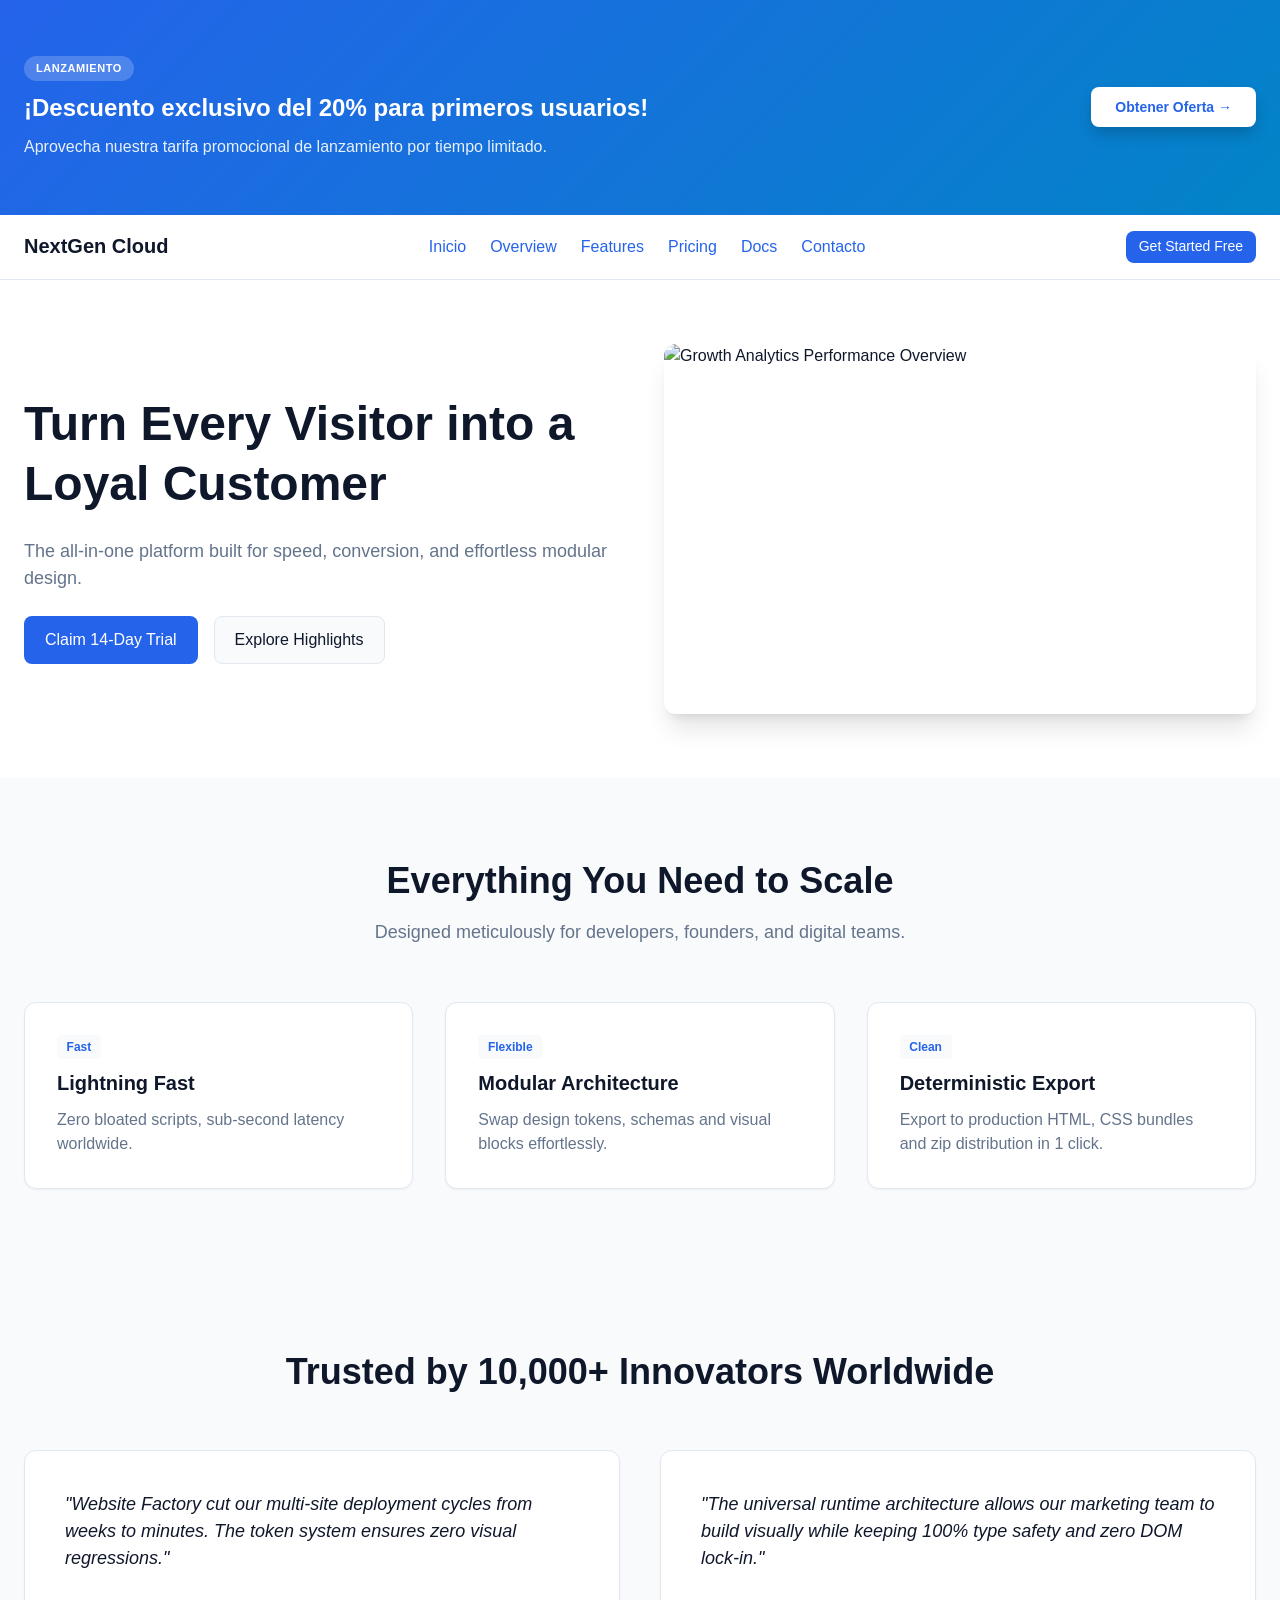
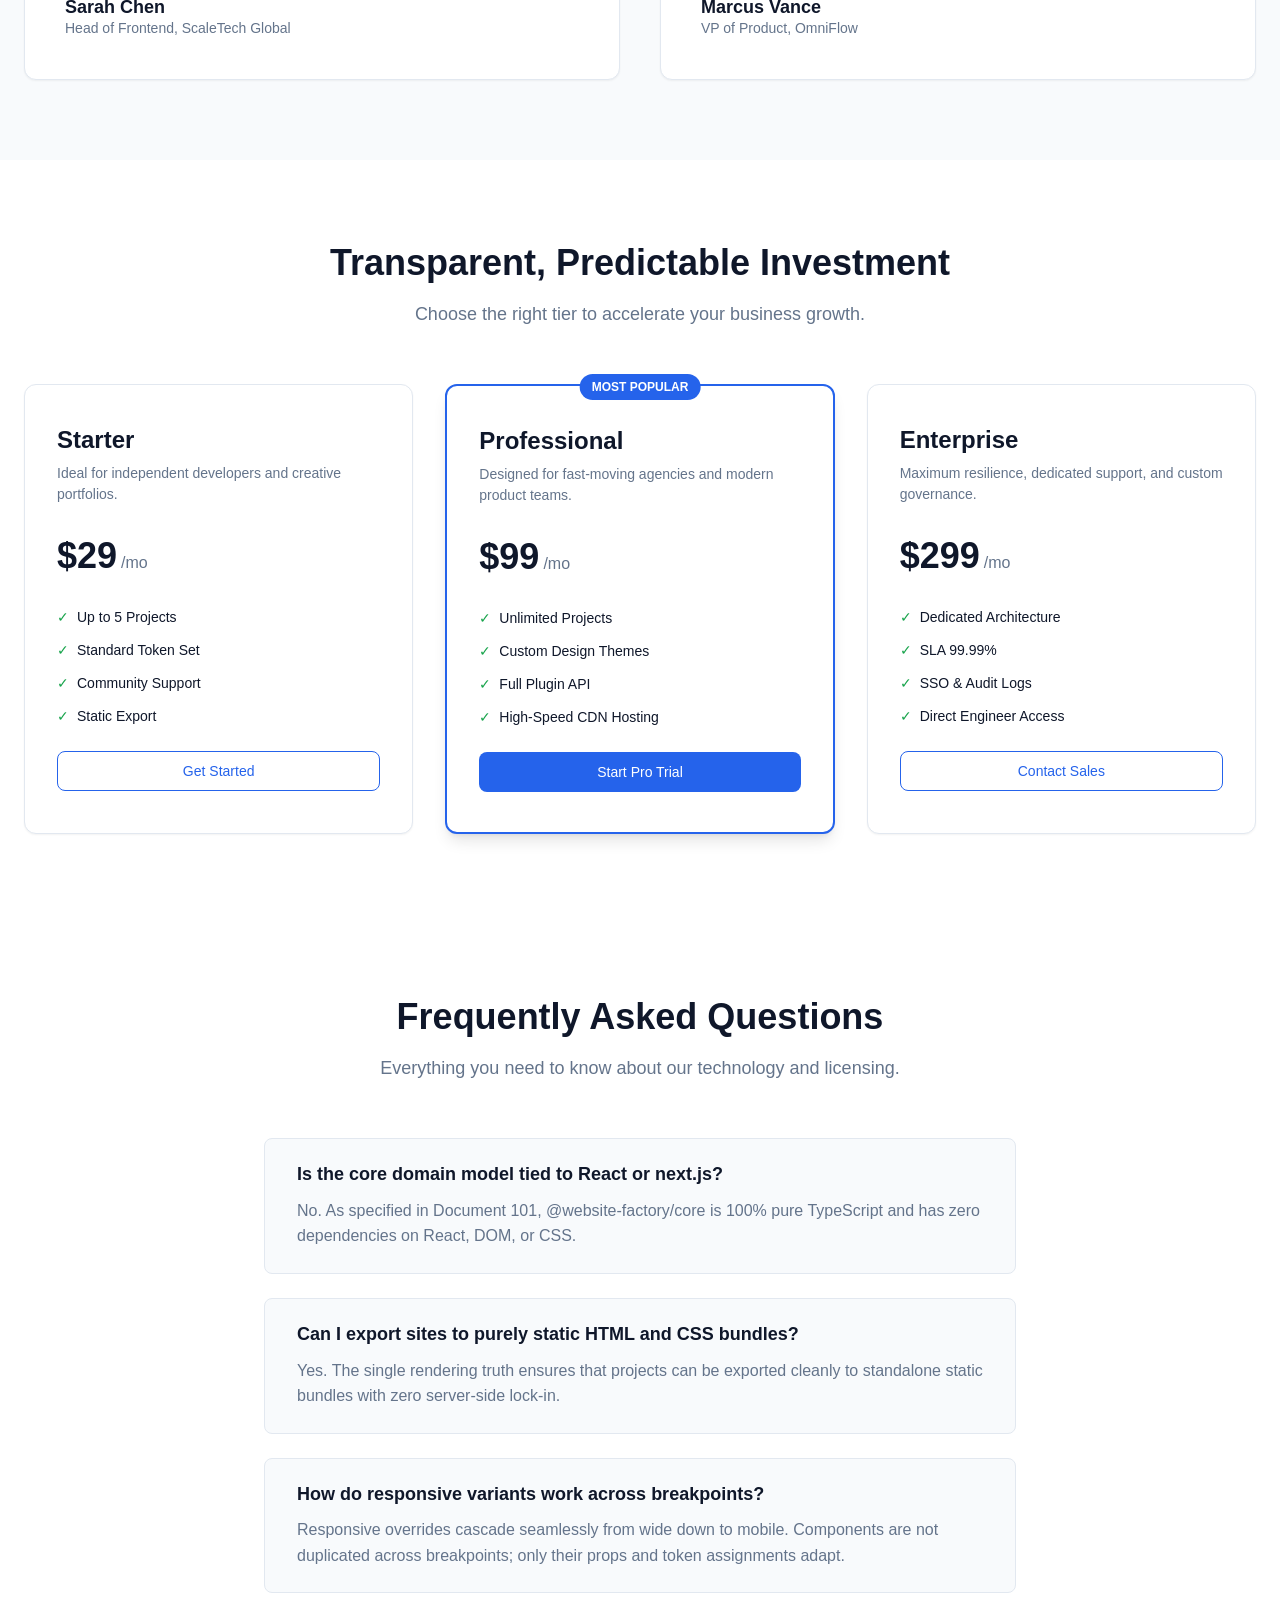
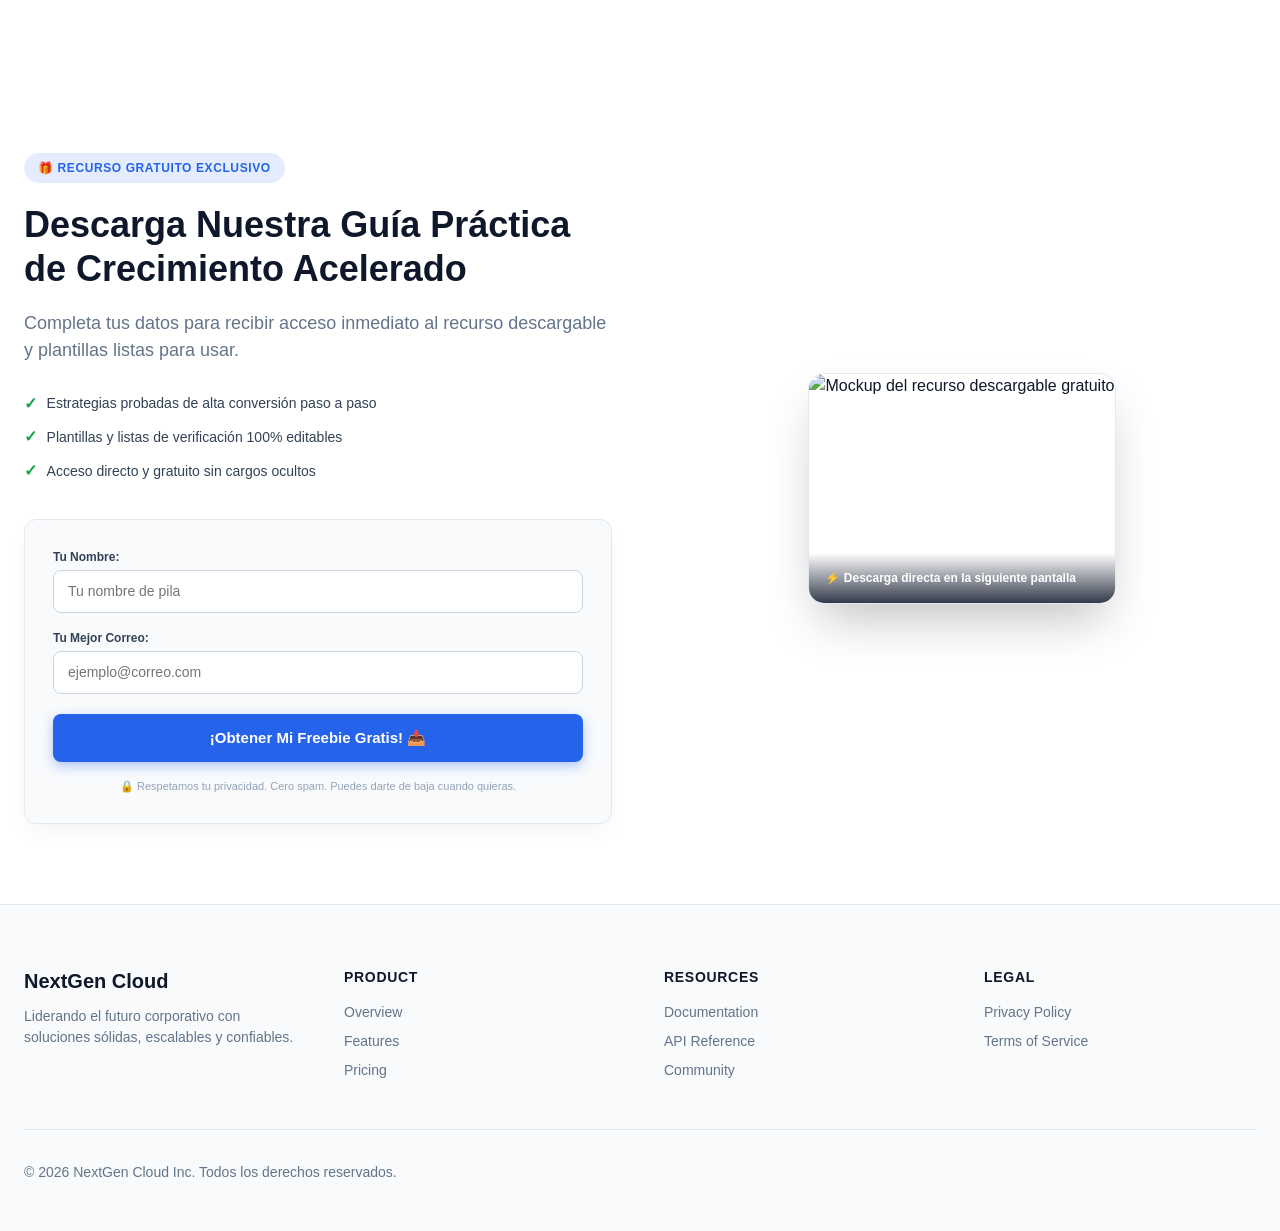
==== index.html @ 19056239 "Add files via upload" ====
<!DOCTYPE html>
<html lang="en">
<head>
  <meta charset="UTF-8" />
  <meta name="viewport" content="width=device-width, initial-scale=1.0" />
  <title>NextGen Cloud — High Conversion Modular Platform</title>
  <meta name="description" content="Streamline your operations with our high-impact modular software." />
  <meta property="og:title" content="NextGen Cloud — High Conversion Modular Platform" />
  <meta property="og:description" content="Streamline your operations with our high-impact modular software." />
  <meta property="og:type" content="website" />
  <link rel="stylesheet" href="css/theme.css" />
</head>
<body>
<link rel="preload" as="image" href="https://images.unsplash.com/photo-1434030216411-0b793f4b4173?auto=format&amp;fit=crop&amp;w=1000&amp;q=80"/><main id="root" data-wf-page="pag_mtp1uotkhero1t59m"><div data-wf-section="sec_mtp1uotkgqhicjajn"><section data-wf-block="banner" style="background-color:var(--wf-color-accent, var(--wf-color-primary, #4f46e5));background-image:linear-gradient(135deg, var(--wf-color-primary, #2563eb) 0%, var(--wf-color-accent, #0284c7) 100%);background-size:cover;background-position:center;background-repeat:no-repeat;color:#ffffff;padding-top:3.5rem;padding-bottom:3.5rem;position:relative;overflow:hidden"><div style="width:100%;max-width:1440px;margin-left:auto;margin-right:auto;padding-left:1.5rem;padding-right:1.5rem;padding-top:0rem;padding-bottom:0rem;box-sizing:border-box" data-wf-component="container"><div style="display:flex;flex-direction:row;align-items:center;justify-content:space-between;gap:2.5rem;flex-wrap:wrap;box-sizing:border-box" data-wf-component="stack"><div style="display:flex;flex-direction:column;align-items:stretch;justify-content:flex-start;gap:0.75rem;flex-wrap:nowrap;box-sizing:border-box;flex:1;min-width:280px" data-wf-component="stack"><span style="align-self:flex-start;background-color:rgba(255, 255, 255, 0.2);color:#ffffff;font-size:11px;font-weight:700;letter-spacing:0.05em;padding:4px 12px;border-radius:9999px;text-transform:uppercase;backdrop-filter:blur(4px)">LANZAMIENTO</span><h2 style="font-family:var(--wf-font-family-sans, sans-serif);font-size:var(--wf-font-size-2xl, 24px);font-weight:700;line-height:1.25;text-align:left;color:#ffffff;margin:0" data-wf-component="heading">¡Descuento exclusivo del 20% para primeros usuarios!</h2><p style="font-family:var(--wf-font-family-sans, sans-serif);font-size:16px;color:rgba(255, 255, 255, 0.9);line-height:1.5;text-align:left;margin:0" data-wf-component="text">Aprovecha nuestra tarifa promocional de lanzamiento por tiempo limitado.</p></div><a style="color:var(--wf-color-primary, #2563eb);text-decoration:none;cursor:pointer;font-family:inherit" data-wf-component="link" href="./pricing/"><button type="button" aria-busy="false" style="display:inline-flex;align-items:center;justify-content:center;gap:0.5rem;border-radius:var(--wf-radius-md, 6px);font-weight:700;cursor:pointer;opacity:1;padding:12px 24px;font-size:14px;height:40px;background-color:#ffffff;color:var(--wf-color-accent, var(--wf-color-primary, #4f46e5));border:none;transition:all 150ms ease;text-decoration:none;box-sizing:border-box;white-space:nowrap;box-shadow:0 8px 16px -2px rgba(0, 0, 0, 0.2)" data-wf-component="button"><span>Obtener Oferta →</span></button></a></div></div></section><header data-wf-block="header" style="width:100%;background-color:var(--wf-color-background, #ffffff);border-bottom:1px solid var(--wf-color-border, #e2e8f0);position:sticky;top:0;z-index:var(--wf-layer-sticky, 100)"><div style="width:100%;max-width:1440px;margin-left:auto;margin-right:auto;padding-left:1.5rem;padding-right:1.5rem;padding-top:1rem;padding-bottom:1rem;box-sizing:border-box" data-wf-component="container"><div style="display:flex;flex-direction:row;align-items:center;justify-content:space-between;gap:1rem;flex-wrap:nowrap;box-sizing:border-box" data-wf-component="stack"><h1 style="font-family:var(--wf-font-family-sans, sans-serif);font-size:var(--wf-font-size-xl, 24px);font-weight:700;line-height:var(--wf-line-height-tight, 1.25);text-align:left;color:var(--wf-color-text, inherit);margin:0;cursor:default" data-wf-component="heading">NextGen Cloud</h1><nav aria-label="Main Navigation"><div style="display:flex;flex-direction:row;align-items:center;justify-content:flex-start;gap:1.5rem;flex-wrap:nowrap;box-sizing:border-box" data-wf-component="stack"><a style="color:var(--wf-color-primary, #2563eb);text-decoration:none;cursor:pointer;font-family:inherit;font-weight:500" data-wf-component="link" href="./">Inicio</a><a style="color:var(--wf-color-primary, #2563eb);text-decoration:none;cursor:pointer;font-family:inherit;font-weight:500" data-wf-component="link" href="./overview/">Overview</a><a style="color:var(--wf-color-primary, #2563eb);text-decoration:none;cursor:pointer;font-family:inherit;font-weight:500" data-wf-component="link" href="#features">Features</a><a style="color:var(--wf-color-primary, #2563eb);text-decoration:none;cursor:pointer;font-family:inherit;font-weight:500" data-wf-component="link" href="./pricing/">Pricing</a><a style="color:var(--wf-color-primary, #2563eb);text-decoration:none;cursor:pointer;font-family:inherit;font-weight:500" data-wf-component="link" href="./docs/">Docs</a><a style="color:var(--wf-color-primary, #2563eb);text-decoration:none;cursor:pointer;font-family:inherit;font-weight:500" data-wf-component="link" href="./contact/">Contacto</a></div></nav><a style="color:var(--wf-color-primary, #2563eb);text-decoration:none;cursor:pointer;font-family:inherit" data-wf-component="link" href="./pricing/"><button type="button" aria-busy="false" style="display:inline-flex;align-items:center;justify-content:center;gap:0.5rem;border-radius:var(--wf-radius-md, 6px);font-weight:500;cursor:pointer;opacity:1;padding:0 0.75rem;font-size:14px;height:32px;background-color:var(--wf-color-primary, #2563eb);color:#ffffff;border:1px solid transparent;transition:all 150ms ease;text-decoration:none;box-sizing:border-box" data-wf-component="button"><span>Get Started Free</span></button></a></div></div></header><section data-wf-block="hero" style="padding-top:4rem;padding-bottom:4rem;background-color:var(--wf-color-background, #ffffff)"><div style="width:100%;max-width:1440px;margin-left:auto;margin-right:auto;padding-left:1.5rem;padding-right:1.5rem;padding-top:0rem;padding-bottom:0rem;box-sizing:border-box" data-wf-component="container"><div style="display:grid;grid-template-columns:repeat(2, minmax(0, 1fr));gap:3rem;box-sizing:border-box" data-wf-component="grid"><div style="display:flex;flex-direction:column;align-items:stretch;justify-content:center;gap:1.5rem;flex-wrap:nowrap;box-sizing:border-box" data-wf-component="stack"><h1 style="font-family:var(--wf-font-family-sans, sans-serif);font-size:var(--wf-font-size-5xl, 24px);font-weight:700;line-height:var(--wf-line-height-tight, 1.25);text-align:left;color:var(--wf-color-text, inherit);margin:0" data-wf-component="heading">Turn Every Visitor into a Loyal Customer</h1><p style="font-family:var(--wf-font-family-sans, sans-serif);font-size:var(--wf-font-size-lg, 18px);color:var(--wf-color-text-muted, #64748b);line-height:var(--wf-line-height-normal, 1.5);text-align:left;margin:0" data-wf-component="text">The all-in-one platform built for speed, conversion, and effortless modular design.</p><div style="display:flex;flex-direction:row;align-items:stretch;justify-content:flex-start;gap:1rem;flex-wrap:wrap;box-sizing:border-box" data-wf-component="stack"><a style="color:var(--wf-color-primary, #2563eb);text-decoration:none;cursor:pointer;font-family:inherit" data-wf-component="link" href="./pricing/"><button type="button" aria-busy="false" style="display:inline-flex;align-items:center;justify-content:center;gap:0.5rem;border-radius:var(--wf-radius-md, 6px);font-weight:500;cursor:pointer;opacity:1;padding:0 1.25rem;font-size:16px;height:48px;background-color:var(--wf-color-primary, #2563eb);color:#ffffff;border:1px solid transparent;transition:all 150ms ease;text-decoration:none;box-sizing:border-box" data-wf-component="button"><span>Claim 14-Day Trial</span></button></a><a style="color:var(--wf-color-primary, #2563eb);text-decoration:none;cursor:pointer;font-family:inherit" data-wf-component="link" href="#features"><button type="button" aria-busy="false" style="display:inline-flex;align-items:center;justify-content:center;gap:0.5rem;border-radius:var(--wf-radius-md, 6px);font-weight:500;cursor:pointer;opacity:1;padding:0 1.25rem;font-size:16px;height:48px;background-color:var(--wf-color-surface, #f8fafc);color:var(--wf-color-text, #0f172a);border:1px solid var(--wf-color-border, #e2e8f0);transition:all 150ms ease;text-decoration:none;box-sizing:border-box" data-wf-component="button"><span>Explore Highlights</span></button></a></div></div><div style="display:flex;flex-direction:column;align-items:center;justify-content:center;gap:1rem;flex-wrap:nowrap;box-sizing:border-box" data-wf-component="stack"><img src="https://images.unsplash.com/photo-1460925895917-afdab827c52f?auto=format&amp;fit=crop&amp;w=1200&amp;q=80" alt="Growth Analytics Performance Overview" loading="lazy" style="max-width:100%;height:auto;aspect-ratio:16/10;object-fit:cover;border-radius:var(--wf-radius-lg, 12px);display:block;box-shadow:var(--wf-shadow-xl, 0 20px 25px -5px rgb(0 0 0 / 0.1));width:100%" data-wf-component="image"/></div></div></div></section><section data-wf-block="features" style="padding-top:5rem;padding-bottom:5rem;background-color:var(--wf-color-surface, #f8fafc)"><div style="width:100%;max-width:1440px;margin-left:auto;margin-right:auto;padding-left:1.5rem;padding-right:1.5rem;padding-top:0rem;padding-bottom:0rem;box-sizing:border-box" data-wf-component="container"><div style="display:flex;flex-direction:column;align-items:center;justify-content:flex-start;gap:1rem;flex-wrap:nowrap;box-sizing:border-box;text-align:center;margin-bottom:3.5rem" data-wf-component="stack"><h2 style="font-family:var(--wf-font-family-sans, sans-serif);font-size:var(--wf-font-size-4xl, 24px);font-weight:700;line-height:var(--wf-line-height-tight, 1.25);text-align:center;color:var(--wf-color-text, inherit);margin:0" data-wf-component="heading">Everything You Need to Scale</h2><p style="font-family:var(--wf-font-family-sans, sans-serif);font-size:var(--wf-font-size-lg, 18px);color:var(--wf-color-text-muted, #64748b);line-height:var(--wf-line-height-normal, 1.5);text-align:center;margin:0;max-width:700px" data-wf-component="text">Designed meticulously for developers, founders, and digital teams.</p></div><div style="display:grid;grid-template-columns:repeat(3, minmax(0, 1fr));gap:2rem;box-sizing:border-box" data-wf-component="grid"><div style="background-color:var(--wf-color-background, #ffffff);border:1px solid var(--wf-color-border, #e2e8f0);border-radius:var(--wf-radius-lg, 12px);padding:2rem;box-shadow:var(--wf-shadow-sm, 0 1px 2px 0 rgb(0 0 0 / 0.05))"><div style="display:flex;flex-direction:column;align-items:stretch;justify-content:flex-start;gap:0.75rem;flex-wrap:nowrap;box-sizing:border-box" data-wf-component="stack"><span style="display:inline-block;align-self:flex-start;font-size:12px;font-weight:600;color:var(--wf-color-primary, #2563eb);background-color:var(--wf-color-surface, #f1f5f9);padding:0.2rem 0.6rem;border-radius:var(--wf-radius-sm, 4px)">Fast</span><h3 style="font-family:var(--wf-font-family-sans, sans-serif);font-size:var(--wf-font-size-xl, 24px);font-weight:600;line-height:var(--wf-line-height-tight, 1.25);text-align:left;color:var(--wf-color-text, inherit);margin:0" data-wf-component="heading">Lightning Fast</h3><p style="font-family:var(--wf-font-family-sans, sans-serif);font-size:var(--wf-font-size-base, 16px);color:var(--wf-color-text-muted, #64748b);line-height:var(--wf-line-height-normal, 1.5);text-align:left;margin:0" data-wf-component="text">Zero bloated scripts, sub-second latency worldwide.</p></div></div><div style="background-color:var(--wf-color-background, #ffffff);border:1px solid var(--wf-color-border, #e2e8f0);border-radius:var(--wf-radius-lg, 12px);padding:2rem;box-shadow:var(--wf-shadow-sm, 0 1px 2px 0 rgb(0 0 0 / 0.05))"><div style="display:flex;flex-direction:column;align-items:stretch;justify-content:flex-start;gap:0.75rem;flex-wrap:nowrap;box-sizing:border-box" data-wf-component="stack"><span style="display:inline-block;align-self:flex-start;font-size:12px;font-weight:600;color:var(--wf-color-primary, #2563eb);background-color:var(--wf-color-surface, #f1f5f9);padding:0.2rem 0.6rem;border-radius:var(--wf-radius-sm, 4px)">Flexible</span><h3 style="font-family:var(--wf-font-family-sans, sans-serif);font-size:var(--wf-font-size-xl, 24px);font-weight:600;line-height:var(--wf-line-height-tight, 1.25);text-align:left;color:var(--wf-color-text, inherit);margin:0" data-wf-component="heading">Modular Architecture</h3><p style="font-family:var(--wf-font-family-sans, sans-serif);font-size:var(--wf-font-size-base, 16px);color:var(--wf-color-text-muted, #64748b);line-height:var(--wf-line-height-normal, 1.5);text-align:left;margin:0" data-wf-component="text">Swap design tokens, schemas and visual blocks effortlessly.</p></div></div><div style="background-color:var(--wf-color-background, #ffffff);border:1px solid var(--wf-color-border, #e2e8f0);border-radius:var(--wf-radius-lg, 12px);padding:2rem;box-shadow:var(--wf-shadow-sm, 0 1px 2px 0 rgb(0 0 0 / 0.05))"><div style="display:flex;flex-direction:column;align-items:stretch;justify-content:flex-start;gap:0.75rem;flex-wrap:nowrap;box-sizing:border-box" data-wf-component="stack"><span style="display:inline-block;align-self:flex-start;font-size:12px;font-weight:600;color:var(--wf-color-primary, #2563eb);background-color:var(--wf-color-surface, #f1f5f9);padding:0.2rem 0.6rem;border-radius:var(--wf-radius-sm, 4px)">Clean</span><h3 style="font-family:var(--wf-font-family-sans, sans-serif);font-size:var(--wf-font-size-xl, 24px);font-weight:600;line-height:var(--wf-line-height-tight, 1.25);text-align:left;color:var(--wf-color-text, inherit);margin:0" data-wf-component="heading">Deterministic Export</h3><p style="font-family:var(--wf-font-family-sans, sans-serif);font-size:var(--wf-font-size-base, 16px);color:var(--wf-color-text-muted, #64748b);line-height:var(--wf-line-height-normal, 1.5);text-align:left;margin:0" data-wf-component="text">Export to production HTML, CSS bundles and zip distribution in 1 click.</p></div></div></div></div></section><section data-wf-block="testimonials" style="padding-top:5rem;padding-bottom:5rem;background-color:var(--wf-color-surface, #f8fafc)"><div style="width:100%;max-width:1440px;margin-left:auto;margin-right:auto;padding-left:1.5rem;padding-right:1.5rem;padding-top:0rem;padding-bottom:0rem;box-sizing:border-box" data-wf-component="container"><h2 style="font-family:var(--wf-font-family-sans, sans-serif);font-size:var(--wf-font-size-4xl, 24px);font-weight:700;line-height:var(--wf-line-height-tight, 1.25);text-align:center;color:var(--wf-color-text, inherit);margin:0;margin-bottom:3.5rem" data-wf-component="heading">Trusted by 10,000+ Innovators Worldwide</h2><div style="display:grid;grid-template-columns:repeat(2, minmax(0, 1fr));gap:2.5rem;box-sizing:border-box" data-wf-component="grid"><div style="background-color:var(--wf-color-background, #ffffff);border:1px solid var(--wf-color-border, #e2e8f0);border-radius:var(--wf-radius-lg, 12px);padding:2.5rem;box-shadow:var(--wf-shadow-sm, 0 1px 2px 0 rgb(0 0 0 / 0.05))"><div style="display:flex;flex-direction:column;align-items:stretch;justify-content:flex-start;gap:1.5rem;flex-wrap:nowrap;box-sizing:border-box" data-wf-component="stack"><p style="font-family:var(--wf-font-family-sans, sans-serif);font-size:var(--wf-font-size-lg, 18px);color:var(--wf-color-text, #0f172a);line-height:var(--wf-line-height-normal, 1.5);text-align:left;margin:0;font-style:italic" data-wf-component="text">&quot;Website Factory cut our multi-site deployment cycles from weeks to minutes. The token system ensures zero visual regressions.&quot;</p><div><h4 style="font-family:var(--wf-font-family-sans, sans-serif);font-size:var(--wf-font-size-lg, 24px);font-weight:600;line-height:var(--wf-line-height-tight, 1.25);text-align:left;color:var(--wf-color-text, inherit);margin:0" data-wf-component="heading">Sarah Chen</h4><p style="font-family:var(--wf-font-family-sans, sans-serif);font-size:var(--wf-font-size-sm, 14px);color:var(--wf-color-text-muted, #64748b);line-height:var(--wf-line-height-normal, 1.5);text-align:left;margin:0" data-wf-component="text">Head of Frontend, ScaleTech Global</p></div></div></div><div style="background-color:var(--wf-color-background, #ffffff);border:1px solid var(--wf-color-border, #e2e8f0);border-radius:var(--wf-radius-lg, 12px);padding:2.5rem;box-shadow:var(--wf-shadow-sm, 0 1px 2px 0 rgb(0 0 0 / 0.05))"><div style="display:flex;flex-direction:column;align-items:stretch;justify-content:flex-start;gap:1.5rem;flex-wrap:nowrap;box-sizing:border-box" data-wf-component="stack"><p style="font-family:var(--wf-font-family-sans, sans-serif);font-size:var(--wf-font-size-lg, 18px);color:var(--wf-color-text, #0f172a);line-height:var(--wf-line-height-normal, 1.5);text-align:left;margin:0;font-style:italic" data-wf-component="text">&quot;The universal runtime architecture allows our marketing team to build visually while keeping 100% type safety and zero DOM lock-in.&quot;</p><div><h4 style="font-family:var(--wf-font-family-sans, sans-serif);font-size:var(--wf-font-size-lg, 24px);font-weight:600;line-height:var(--wf-line-height-tight, 1.25);text-align:left;color:var(--wf-color-text, inherit);margin:0" data-wf-component="heading">Marcus Vance</h4><p style="font-family:var(--wf-font-family-sans, sans-serif);font-size:var(--wf-font-size-sm, 14px);color:var(--wf-color-text-muted, #64748b);line-height:var(--wf-line-height-normal, 1.5);text-align:left;margin:0" data-wf-component="text">VP of Product, OmniFlow</p></div></div></div></div></div></section><section data-wf-block="pricing" style="padding-top:5rem;padding-bottom:5rem;background-color:var(--wf-color-background, #ffffff)"><div style="width:100%;max-width:1440px;margin-left:auto;margin-right:auto;padding-left:1.5rem;padding-right:1.5rem;padding-top:0rem;padding-bottom:0rem;box-sizing:border-box" data-wf-component="container"><div style="display:flex;flex-direction:column;align-items:center;justify-content:flex-start;gap:1rem;flex-wrap:nowrap;box-sizing:border-box;text-align:center;margin-bottom:3.5rem" data-wf-component="stack"><h2 style="font-family:var(--wf-font-family-sans, sans-serif);font-size:var(--wf-font-size-4xl, 24px);font-weight:700;line-height:var(--wf-line-height-tight, 1.25);text-align:center;color:var(--wf-color-text, inherit);margin:0" data-wf-component="heading">Transparent, Predictable Investment</h2><p style="font-family:var(--wf-font-family-sans, sans-serif);font-size:var(--wf-font-size-lg, 18px);color:var(--wf-color-text-muted, #64748b);line-height:var(--wf-line-height-normal, 1.5);text-align:center;margin:0;max-width:650px" data-wf-component="text">Choose the right tier to accelerate your business growth.</p></div><div style="display:grid;grid-template-columns:repeat(3, minmax(0, 1fr));gap:2rem;box-sizing:border-box" data-wf-component="grid"><div style="background-color:var(--wf-color-background, #ffffff);border:1px solid var(--wf-color-border, #e2e8f0);border-radius:var(--wf-radius-lg, 12px);padding:2.5rem 2rem;position:relative;box-shadow:var(--wf-shadow-sm, 0 1px 2px 0 rgb(0 0 0 / 0.05))"><div style="display:flex;flex-direction:column;align-items:stretch;justify-content:flex-start;gap:1.5rem;flex-wrap:nowrap;box-sizing:border-box" data-wf-component="stack"><div><h3 style="font-family:var(--wf-font-family-sans, sans-serif);font-size:var(--wf-font-size-2xl, 24px);font-weight:700;line-height:var(--wf-line-height-tight, 1.25);text-align:left;color:var(--wf-color-text, inherit);margin:0" data-wf-component="heading">Starter</h3><p style="font-family:var(--wf-font-family-sans, sans-serif);font-size:var(--wf-font-size-sm, 14px);color:var(--wf-color-text-muted, #64748b);line-height:var(--wf-line-height-normal, 1.5);text-align:left;margin:0;margin-top:0.5rem" data-wf-component="text">Ideal for independent developers and creative portfolios.</p></div><div style="display:flex;align-items:baseline;gap:0.25rem"><span style="font-size:36px;font-weight:800">$29</span><span style="color:var(--wf-color-text-muted, #64748b)">/mo</span></div><ul style="list-style:none;padding:0;margin:0;display:flex;flex-direction:column;gap:0.75rem"><li style="display:flex;align-items:center;gap:0.5rem;font-size:14px"><span style="color:var(--wf-color-success, #16a34a)">✓</span><span>Up to 5 Projects</span></li><li style="display:flex;align-items:center;gap:0.5rem;font-size:14px"><span style="color:var(--wf-color-success, #16a34a)">✓</span><span>Standard Token Set</span></li><li style="display:flex;align-items:center;gap:0.5rem;font-size:14px"><span style="color:var(--wf-color-success, #16a34a)">✓</span><span>Community Support</span></li><li style="display:flex;align-items:center;gap:0.5rem;font-size:14px"><span style="color:var(--wf-color-success, #16a34a)">✓</span><span>Static Export</span></li></ul><a style="color:var(--wf-color-primary, #2563eb);text-decoration:none;cursor:pointer;font-family:inherit;width:100%" data-wf-component="link" href="#starter"><button type="button" aria-busy="false" style="display:inline-flex;align-items:center;justify-content:center;gap:0.5rem;border-radius:var(--wf-radius-md, 6px);font-weight:500;cursor:pointer;opacity:1;padding:0 1rem;font-size:14px;height:40px;background-color:transparent;color:var(--wf-color-primary, #2563eb);border:1px solid var(--wf-color-primary, #2563eb);transition:all 150ms ease;text-decoration:none;box-sizing:border-box;width:100%" data-wf-component="button"><span>Get Started</span></button></a></div></div><div style="background-color:var(--wf-color-background, #ffffff);border:2px solid var(--wf-color-primary, #2563eb);border-radius:var(--wf-radius-lg, 12px);padding:2.5rem 2rem;position:relative;box-shadow:var(--wf-shadow-lg, 0 10px 15px -3px rgb(0 0 0 / 0.1))"><span style="position:absolute;top:-12px;left:50%;transform:translateX(-50%);background-color:var(--wf-color-primary, #2563eb);color:#ffffff;font-size:12px;font-weight:700;padding:0.25rem 0.75rem;border-radius:9999px">MOST POPULAR</span><div style="display:flex;flex-direction:column;align-items:stretch;justify-content:flex-start;gap:1.5rem;flex-wrap:nowrap;box-sizing:border-box" data-wf-component="stack"><div><h3 style="font-family:var(--wf-font-family-sans, sans-serif);font-size:var(--wf-font-size-2xl, 24px);font-weight:700;line-height:var(--wf-line-height-tight, 1.25);text-align:left;color:var(--wf-color-text, inherit);margin:0" data-wf-component="heading">Professional</h3><p style="font-family:var(--wf-font-family-sans, sans-serif);font-size:var(--wf-font-size-sm, 14px);color:var(--wf-color-text-muted, #64748b);line-height:var(--wf-line-height-normal, 1.5);text-align:left;margin:0;margin-top:0.5rem" data-wf-component="text">Designed for fast-moving agencies and modern product teams.</p></div><div style="display:flex;align-items:baseline;gap:0.25rem"><span style="font-size:36px;font-weight:800">$99</span><span style="color:var(--wf-color-text-muted, #64748b)">/mo</span></div><ul style="list-style:none;padding:0;margin:0;display:flex;flex-direction:column;gap:0.75rem"><li style="display:flex;align-items:center;gap:0.5rem;font-size:14px"><span style="color:var(--wf-color-success, #16a34a)">✓</span><span>Unlimited Projects</span></li><li style="display:flex;align-items:center;gap:0.5rem;font-size:14px"><span style="color:var(--wf-color-success, #16a34a)">✓</span><span>Custom Design Themes</span></li><li style="display:flex;align-items:center;gap:0.5rem;font-size:14px"><span style="color:var(--wf-color-success, #16a34a)">✓</span><span>Full Plugin API</span></li><li style="display:flex;align-items:center;gap:0.5rem;font-size:14px"><span style="color:var(--wf-color-success, #16a34a)">✓</span><span>High-Speed CDN Hosting</span></li></ul><a style="color:var(--wf-color-primary, #2563eb);text-decoration:none;cursor:pointer;font-family:inherit;width:100%" data-wf-component="link" href="#pro"><button type="button" aria-busy="false" style="display:inline-flex;align-items:center;justify-content:center;gap:0.5rem;border-radius:var(--wf-radius-md, 6px);font-weight:500;cursor:pointer;opacity:1;padding:0 1rem;font-size:14px;height:40px;background-color:var(--wf-color-primary, #2563eb);color:#ffffff;border:1px solid transparent;transition:all 150ms ease;text-decoration:none;box-sizing:border-box;width:100%" data-wf-component="button"><span>Start Pro Trial</span></button></a></div></div><div style="background-color:var(--wf-color-background, #ffffff);border:1px solid var(--wf-color-border, #e2e8f0);border-radius:var(--wf-radius-lg, 12px);padding:2.5rem 2rem;position:relative;box-shadow:var(--wf-shadow-sm, 0 1px 2px 0 rgb(0 0 0 / 0.05))"><div style="display:flex;flex-direction:column;align-items:stretch;justify-content:flex-start;gap:1.5rem;flex-wrap:nowrap;box-sizing:border-box" data-wf-component="stack"><div><h3 style="font-family:var(--wf-font-family-sans, sans-serif);font-size:var(--wf-font-size-2xl, 24px);font-weight:700;line-height:var(--wf-line-height-tight, 1.25);text-align:left;color:var(--wf-color-text, inherit);margin:0" data-wf-component="heading">Enterprise</h3><p style="font-family:var(--wf-font-family-sans, sans-serif);font-size:var(--wf-font-size-sm, 14px);color:var(--wf-color-text-muted, #64748b);line-height:var(--wf-line-height-normal, 1.5);text-align:left;margin:0;margin-top:0.5rem" data-wf-component="text">Maximum resilience, dedicated support, and custom governance.</p></div><div style="display:flex;align-items:baseline;gap:0.25rem"><span style="font-size:36px;font-weight:800">$299</span><span style="color:var(--wf-color-text-muted, #64748b)">/mo</span></div><ul style="list-style:none;padding:0;margin:0;display:flex;flex-direction:column;gap:0.75rem"><li style="display:flex;align-items:center;gap:0.5rem;font-size:14px"><span style="color:var(--wf-color-success, #16a34a)">✓</span><span>Dedicated Architecture</span></li><li style="display:flex;align-items:center;gap:0.5rem;font-size:14px"><span style="color:var(--wf-color-success, #16a34a)">✓</span><span>SLA 99.99%</span></li><li style="display:flex;align-items:center;gap:0.5rem;font-size:14px"><span style="color:var(--wf-color-success, #16a34a)">✓</span><span>SSO &amp; Audit Logs</span></li><li style="display:flex;align-items:center;gap:0.5rem;font-size:14px"><span style="color:var(--wf-color-success, #16a34a)">✓</span><span>Direct Engineer Access</span></li></ul><a style="color:var(--wf-color-primary, #2563eb);text-decoration:none;cursor:pointer;font-family:inherit;width:100%" data-wf-component="link" href="#enterprise"><button type="button" aria-busy="false" style="display:inline-flex;align-items:center;justify-content:center;gap:0.5rem;border-radius:var(--wf-radius-md, 6px);font-weight:500;cursor:pointer;opacity:1;padding:0 1rem;font-size:14px;height:40px;background-color:transparent;color:var(--wf-color-primary, #2563eb);border:1px solid var(--wf-color-primary, #2563eb);transition:all 150ms ease;text-decoration:none;box-sizing:border-box;width:100%" data-wf-component="button"><span>Contact Sales</span></button></a></div></div></div></div></section><section data-wf-block="faq" style="padding-top:5rem;padding-bottom:5rem;background-color:var(--wf-color-background, #ffffff)"><div style="width:100%;max-width:800px;margin-left:auto;margin-right:auto;padding-left:1.5rem;padding-right:1.5rem;padding-top:0rem;padding-bottom:0rem;box-sizing:border-box" data-wf-component="container"><div style="display:flex;flex-direction:column;align-items:center;justify-content:flex-start;gap:1rem;flex-wrap:nowrap;box-sizing:border-box;text-align:center;margin-bottom:3.5rem" data-wf-component="stack"><h2 style="font-family:var(--wf-font-family-sans, sans-serif);font-size:var(--wf-font-size-4xl, 24px);font-weight:700;line-height:var(--wf-line-height-tight, 1.25);text-align:center;color:var(--wf-color-text, inherit);margin:0" data-wf-component="heading">Frequently Asked Questions</h2><p style="font-family:var(--wf-font-family-sans, sans-serif);font-size:var(--wf-font-size-lg, 18px);color:var(--wf-color-text-muted, #64748b);line-height:var(--wf-line-height-normal, 1.5);text-align:center;margin:0" data-wf-component="text">Everything you need to know about our technology and licensing.</p></div><div style="display:flex;flex-direction:column;align-items:stretch;justify-content:flex-start;gap:1.5rem;flex-wrap:nowrap;box-sizing:border-box" data-wf-component="stack"><div style="border:1px solid var(--wf-color-border, #e2e8f0);border-radius:var(--wf-radius-md, 8px);padding:1.5rem 2rem;background-color:var(--wf-color-surface, #f8fafc)"><div style="display:flex;flex-direction:column;align-items:stretch;justify-content:flex-start;gap:0.75rem;flex-wrap:nowrap;box-sizing:border-box" data-wf-component="stack"><h4 style="font-family:var(--wf-font-family-sans, sans-serif);font-size:var(--wf-font-size-lg, 24px);font-weight:600;line-height:var(--wf-line-height-tight, 1.25);text-align:left;color:var(--wf-color-text, inherit);margin:0" data-wf-component="heading">Is the core domain model tied to React or next.js?</h4><p style="font-family:var(--wf-font-family-sans, sans-serif);font-size:var(--wf-font-size-base, 16px);color:var(--wf-color-text-muted, #64748b);line-height:1.6;text-align:left;margin:0" data-wf-component="text">No. As specified in Document 101, @website-factory/core is 100% pure TypeScript and has zero dependencies on React, DOM, or CSS.</p></div></div><div style="border:1px solid var(--wf-color-border, #e2e8f0);border-radius:var(--wf-radius-md, 8px);padding:1.5rem 2rem;background-color:var(--wf-color-surface, #f8fafc)"><div style="display:flex;flex-direction:column;align-items:stretch;justify-content:flex-start;gap:0.75rem;flex-wrap:nowrap;box-sizing:border-box" data-wf-component="stack"><h4 style="font-family:var(--wf-font-family-sans, sans-serif);font-size:var(--wf-font-size-lg, 24px);font-weight:600;line-height:var(--wf-line-height-tight, 1.25);text-align:left;color:var(--wf-color-text, inherit);margin:0" data-wf-component="heading">Can I export sites to purely static HTML and CSS bundles?</h4><p style="font-family:var(--wf-font-family-sans, sans-serif);font-size:var(--wf-font-size-base, 16px);color:var(--wf-color-text-muted, #64748b);line-height:1.6;text-align:left;margin:0" data-wf-component="text">Yes. The single rendering truth ensures that projects can be exported cleanly to standalone static bundles with zero server-side lock-in.</p></div></div><div style="border:1px solid var(--wf-color-border, #e2e8f0);border-radius:var(--wf-radius-md, 8px);padding:1.5rem 2rem;background-color:var(--wf-color-surface, #f8fafc)"><div style="display:flex;flex-direction:column;align-items:stretch;justify-content:flex-start;gap:0.75rem;flex-wrap:nowrap;box-sizing:border-box" data-wf-component="stack"><h4 style="font-family:var(--wf-font-family-sans, sans-serif);font-size:var(--wf-font-size-lg, 24px);font-weight:600;line-height:var(--wf-line-height-tight, 1.25);text-align:left;color:var(--wf-color-text, inherit);margin:0" data-wf-component="heading">How do responsive variants work across breakpoints?</h4><p style="font-family:var(--wf-font-family-sans, sans-serif);font-size:var(--wf-font-size-base, 16px);color:var(--wf-color-text-muted, #64748b);line-height:1.6;text-align:left;margin:0" data-wf-component="text">Responsive overrides cascade seamlessly from wide down to mobile. Components are not duplicated across breakpoints; only their props and token assignments adapt.</p></div></div></div></div></section><section data-wf-block="funnel" style="padding-top:5rem;padding-bottom:5rem;background-color:var(--wf-color-background, #ffffff);position:relative;overflow:hidden"><div style="width:100%;max-width:1440px;margin-left:auto;margin-right:auto;padding-left:1.5rem;padding-right:1.5rem;padding-top:0rem;padding-bottom:0rem;box-sizing:border-box" data-wf-component="container"><div style="display:grid;grid-template-columns:repeat(auto-fit, minmax(320px, 1fr));gap:3.5rem;align-items:center"><div style="display:flex;flex-direction:column;gap:1.25rem"><span style="align-self:flex-start;background-color:rgba(37, 99, 235, 0.12);color:var(--wf-color-primary, #2563eb);font-size:12px;font-weight:800;letter-spacing:0.05em;padding:6px 14px;border-radius:9999px;text-transform:uppercase">🎁 RECURSO GRATUITO EXCLUSIVO</span><h2 style="font-family:var(--wf-font-family-sans, sans-serif);font-size:var(--wf-font-size-4xl, 24px);font-weight:700;line-height:1.2;text-align:left;color:var(--wf-color-text, inherit);margin:0" data-wf-component="heading">Descarga Nuestra Guía Práctica de Crecimiento Acelerado</h2><p style="font-family:var(--wf-font-family-sans, sans-serif);font-size:var(--wf-font-size-lg, 18px);color:var(--wf-color-text-muted, #64748b);line-height:var(--wf-line-height-normal, 1.5);text-align:left;margin:0" data-wf-component="text">Completa tus datos para recibir acceso inmediato al recurso descargable y plantillas listas para usar.</p><div style="display:flex;flex-direction:column;gap:0.6rem;margin-top:0.5rem"><div style="display:flex;align-items:center;gap:0.6rem;font-size:14px;color:#334155"><span style="color:#16a34a;font-weight:800;font-size:16px">✓</span><span>Estrategias probadas de alta conversión paso a paso</span></div><div style="display:flex;align-items:center;gap:0.6rem;font-size:14px;color:#334155"><span style="color:#16a34a;font-weight:800;font-size:16px">✓</span><span>Plantillas y listas de verificación 100% editables</span></div><div style="display:flex;align-items:center;gap:0.6rem;font-size:14px;color:#334155"><span style="color:#16a34a;font-weight:800;font-size:16px">✓</span><span>Acceso directo y gratuito sin cargos ocultos</span></div></div><form style="margin-top:1rem;padding:1.75rem;background-color:var(--wf-color-surface, #f8fafc);border:1px solid var(--wf-color-border, #e2e8f0);border-radius:12px;display:flex;flex-direction:column;gap:1rem;box-shadow:0 10px 25px -5px rgba(0, 0, 0, 0.05)"><div style="display:flex;flex-direction:column;gap:4px"><label style="font-size:12px;font-weight:700;color:#334155">Tu Nombre:</label><input type="text" required="" placeholder="Tu nombre de pila" style="padding:10px 14px;border-radius:8px;border:1px solid #cbd5e1;font-size:14px;background-color:#ffffff" value=""/></div><div style="display:flex;flex-direction:column;gap:4px"><label style="font-size:12px;font-weight:700;color:#334155">Tu Mejor Correo:</label><input type="email" required="" placeholder="ejemplo@correo.com" style="padding:10px 14px;border-radius:8px;border:1px solid #cbd5e1;font-size:14px;background-color:#ffffff" value=""/></div><button type="submit" aria-busy="false" style="display:inline-flex;align-items:center;justify-content:center;gap:0.5rem;border-radius:var(--wf-radius-md, 6px);font-weight:700;cursor:pointer;opacity:1;padding:0 1.25rem;font-size:15px;height:48px;background-color:var(--wf-color-primary, #2563eb);color:#ffffff;border:1px solid transparent;transition:all 150ms ease;text-decoration:none;box-sizing:border-box;margin-top:0.25rem;box-shadow:0 4px 12px rgba(37, 99, 235, 0.35)" data-wf-component="button"><span>¡Obtener Mi Freebie Gratis! 📥</span></button><div style="text-align:center;font-size:11px;color:#94a3b8">🔒 Respetamos tu privacidad. Cero spam. Puedes darte de baja cuando quieras.</div></form></div><div style="display:flex;justify-content:center;align-items:center"><div style="position:relative;max-width:440px;border-radius:16px;overflow:hidden;box-shadow:0 25px 50px -12px rgba(0, 0, 0, 0.25);border:1px solid #e2e8f0"><img src="https://images.unsplash.com/photo-1434030216411-0b793f4b4173?auto=format&amp;fit=crop&amp;w=1000&amp;q=80" alt="Mockup del recurso descargable gratuito" style="width:100%;height:auto;display:block;aspect-ratio:4/3;object-fit:cover"/><div style="position:absolute;bottom:0;left:0;right:0;padding:1rem;background:linear-gradient(to top, rgba(15, 23, 42, 0.85), transparent);color:#ffffff;font-size:12px;font-weight:600">⚡ Descarga directa en la siguiente pantalla</div></div></div></div></div></section><footer data-wf-block="footer" style="background-color:var(--wf-color-surface, #f8fafc);border-top:1px solid var(--wf-color-border, #e2e8f0);padding-top:4rem;padding-bottom:3rem"><div style="width:100%;max-width:1440px;margin-left:auto;margin-right:auto;padding-left:1.5rem;padding-right:1.5rem;padding-top:0rem;padding-bottom:0rem;box-sizing:border-box" data-wf-component="container"><div style="display:grid;grid-template-columns:repeat(4, minmax(0, 1fr));gap:3rem;box-sizing:border-box;margin-bottom:3rem" data-wf-component="grid"><div><h3 style="font-family:var(--wf-font-family-sans, sans-serif);font-size:var(--wf-font-size-xl, 24px);font-weight:700;line-height:var(--wf-line-height-tight, 1.25);text-align:left;color:var(--wf-color-text, inherit);margin:0" data-wf-component="heading">NextGen Cloud</h3><p style="font-family:var(--wf-font-family-sans, sans-serif);font-size:var(--wf-font-size-sm, 14px);color:var(--wf-color-text-muted, #64748b);line-height:var(--wf-line-height-normal, 1.5);text-align:left;margin:0;margin-top:0.75rem" data-wf-component="text">Liderando el futuro corporativo con soluciones sólidas, escalables y confiables.</p></div><div><h4 style="font-family:var(--wf-font-family-sans, sans-serif);font-size:var(--wf-font-size-sm, 24px);font-weight:700;line-height:var(--wf-line-height-tight, 1.25);text-align:left;color:var(--wf-color-text, inherit);margin:0;text-transform:uppercase;letter-spacing:0.05em;margin-bottom:1rem" data-wf-component="heading">Product</h4><div style="display:flex;flex-direction:column;align-items:stretch;justify-content:flex-start;gap:0.5rem;flex-wrap:nowrap;box-sizing:border-box" data-wf-component="stack"><a style="color:var(--wf-color-text-muted, #64748b);text-decoration:none;cursor:pointer;font-family:inherit;font-size:14px" data-wf-component="link" href="./overview/">Overview</a><a style="color:var(--wf-color-text-muted, #64748b);text-decoration:none;cursor:pointer;font-family:inherit;font-size:14px" data-wf-component="link" href="#features">Features</a><a style="color:var(--wf-color-text-muted, #64748b);text-decoration:none;cursor:pointer;font-family:inherit;font-size:14px" data-wf-component="link" href="./pricing/">Pricing</a></div></div><div><h4 style="font-family:var(--wf-font-family-sans, sans-serif);font-size:var(--wf-font-size-sm, 24px);font-weight:700;line-height:var(--wf-line-height-tight, 1.25);text-align:left;color:var(--wf-color-text, inherit);margin:0;text-transform:uppercase;letter-spacing:0.05em;margin-bottom:1rem" data-wf-component="heading">Resources</h4><div style="display:flex;flex-direction:column;align-items:stretch;justify-content:flex-start;gap:0.5rem;flex-wrap:nowrap;box-sizing:border-box" data-wf-component="stack"><a style="color:var(--wf-color-text-muted, #64748b);text-decoration:none;cursor:pointer;font-family:inherit;font-size:14px" data-wf-component="link" href="./docs/">Documentation</a><a style="color:var(--wf-color-text-muted, #64748b);text-decoration:none;cursor:pointer;font-family:inherit;font-size:14px" data-wf-component="link" href="./api/">API Reference</a><a style="color:var(--wf-color-text-muted, #64748b);text-decoration:none;cursor:pointer;font-family:inherit;font-size:14px" data-wf-component="link" href="./community/">Community</a></div></div><div><h4 style="font-family:var(--wf-font-family-sans, sans-serif);font-size:var(--wf-font-size-sm, 24px);font-weight:700;line-height:var(--wf-line-height-tight, 1.25);text-align:left;color:var(--wf-color-text, inherit);margin:0;text-transform:uppercase;letter-spacing:0.05em;margin-bottom:1rem" data-wf-component="heading">Legal</h4><div style="display:flex;flex-direction:column;align-items:stretch;justify-content:flex-start;gap:0.5rem;flex-wrap:nowrap;box-sizing:border-box" data-wf-component="stack"><a style="color:var(--wf-color-text-muted, #64748b);text-decoration:none;cursor:pointer;font-family:inherit;font-size:14px" data-wf-component="link" href="./privacy/">Privacy Policy</a><a style="color:var(--wf-color-text-muted, #64748b);text-decoration:none;cursor:pointer;font-family:inherit;font-size:14px" data-wf-component="link" href="./terms/">Terms of Service</a></div></div></div><div style="border-top:1px solid var(--wf-color-border, #e2e8f0);padding-top:2rem;text-align:center"><p style="font-family:var(--wf-font-family-sans, sans-serif);font-size:var(--wf-font-size-sm, 14px);color:var(--wf-color-text-muted, #64748b);line-height:var(--wf-line-height-normal, 1.5);text-align:left;margin:0" data-wf-component="text">© 2026 NextGen Cloud Inc. Todos los derechos reservados.</p></div></div></footer></div></main>
</body>
</html>
---- css/theme.css ----
:root {
  --wf-color-primary: #2563eb;
  --wf-color-primary-hover: #1d4ed8;
  --wf-color-secondary: #475569;
  --wf-color-background: #ffffff;
  --wf-color-surface: #f8fafc;
  --wf-color-text: #0f172a;
  --wf-color-text-muted: #64748b;
  --wf-color-border: #e2e8f0;
  --wf-color-success: #16a34a;
  --wf-color-warning: #d97706;
  --wf-color-error: #dc2626;
  --wf-color-info: #0891b2;
  --wf-font-family-sans: Inter, -apple-system, BlinkMacSystemFont, "Segoe UI", Roboto, sans-serif;
  --wf-font-family-serif: Georgia, Cambria, "Times New Roman", Times, serif;
  --wf-font-family-mono: ui-monospace, SFMono-Regular, Menlo, Monaco, Consolas, monospace;
  --wf-font-size-base: 16px;
  --wf-line-height-normal: 1.5;
  --wf-line-height-tight: 1.25;
  --wf-font-size-xs: 12px;
  --wf-font-size-sm: 14px;
  --wf-font-size-lg: 18px;
  --wf-font-size-xl: 20px;
  --wf-font-size-2xl: 24px;
  --wf-font-size-3xl: 30px;
  --wf-font-size-4xl: 36px;
  --wf-font-size-5xl: 48px;
  --wf-font-size-6xl: 60px;
  --wf-font-size-7xl: 72px;
  --wf-font-size-8xl: 96px;
  --wf-spacing-unit: 4px;
  --wf-spacing-0: 0px;
  --wf-spacing-1: 4px;
  --wf-spacing-2: 8px;
  --wf-spacing-3: 12px;
  --wf-spacing-4: 16px;
  --wf-spacing-5: 20px;
  --wf-spacing-6: 24px;
  --wf-spacing-8: 32px;
  --wf-spacing-10: 40px;
  --wf-spacing-12: 48px;
  --wf-spacing-16: 64px;
  --wf-spacing-20: 80px;
  --wf-spacing-24: 96px;
  --wf-spacing-32: 128px;
  --wf-spacing-40: 160px;
  --wf-spacing-48: 192px;
  --wf-spacing-56: 224px;
  --wf-spacing-64: 256px;
  --wf-radius-none: 0px;
  --wf-radius-sm: 4px;
  --wf-radius-md: 8px;
  --wf-radius-lg: 12px;
  --wf-radius-full: 9999px;
  --wf-shadow-none: none;
  --wf-shadow-sm: 0 1px 2px 0 rgb(0 0 0 / 0.05);
  --wf-shadow-md: 0 4px 6px -1px rgb(0 0 0 / 0.1), 0 2px 4px -2px rgb(0 0 0 / 0.1);
  --wf-shadow-lg: 0 10px 15px -3px rgb(0 0 0 / 0.1), 0 4px 6px -4px rgb(0 0 0 / 0.1);
  --wf-shadow-xl: 0 20px 25px -5px rgb(0 0 0 / 0.1), 0 8px 10px -6px rgb(0 0 0 / 0.1);
  --wf-layer-base: 0;
  --wf-layer-sticky: 100;
  --wf-layer-dropdown: 200;
  --wf-layer-popover: 300;
  --wf-layer-tooltip: 400;
  --wf-layer-drawer: 500;
  --wf-layer-modal: 600;
  --wf-layer-critical: 1000;
}

/* Website Factory Canonical CSS Reset */
*, *::before, *::after {
  box-sizing: border-box;
  margin: 0;
  padding: 0;
}

html {
  font-size: var(--wf-font-size-base, 16px);
  line-height: var(--wf-line-height-normal, 1.5);
  font-family: var(--wf-font-family-sans, system-ui, sans-serif);
  color: var(--wf-color-text, #0f172a);
  background-color: var(--wf-color-background, #ffffff);
  -webkit-font-smoothing: antialiased;
  -moz-osx-font-smoothing: grayscale;
}

body {
  min-height: 100vh;
  display: flex;
  flex-direction: column;
}

img, picture, video, canvas, svg {
  display: block;
  max-width: 100%;
}

input, button, textarea, select {
  font: inherit;
}

a {
  color: inherit;
  text-decoration: none;
}

@keyframes wf-spin {
  from { transform: rotate(0deg); }
  to { transform: rotate(360deg); }
}
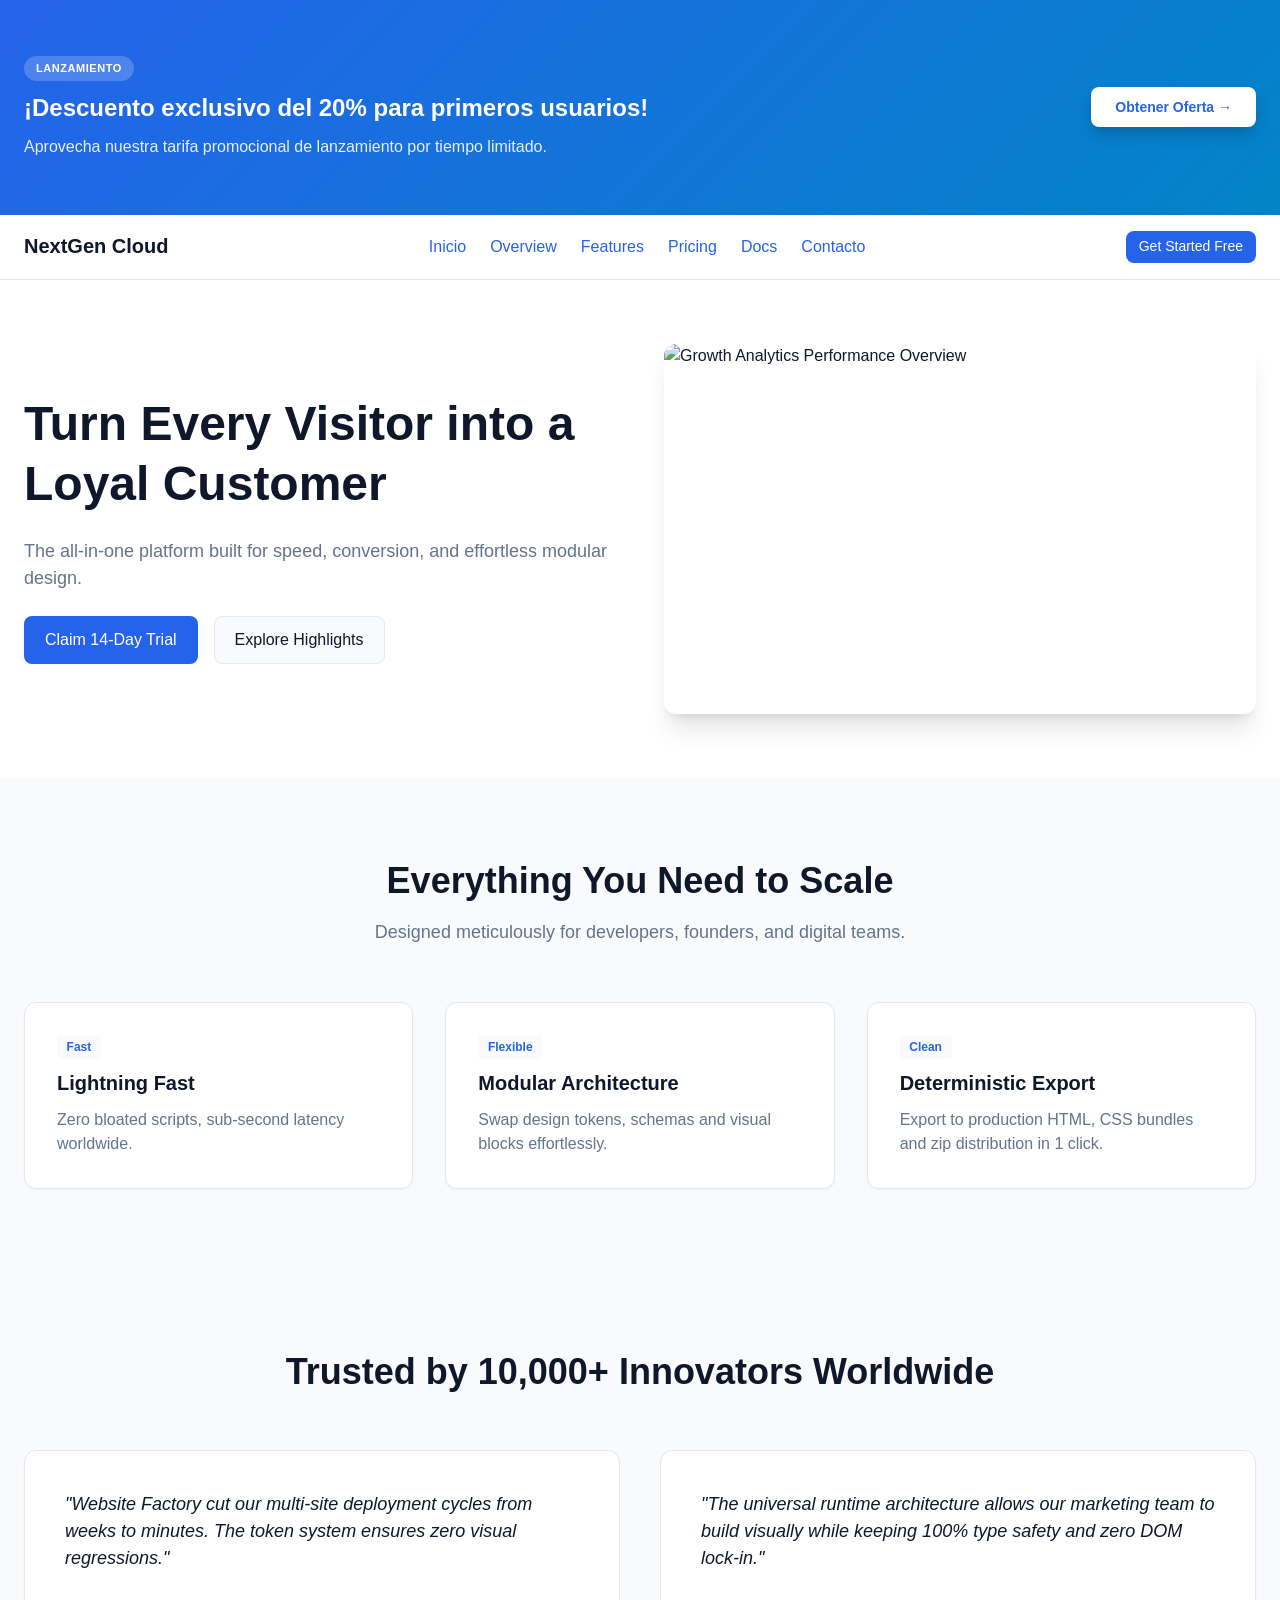
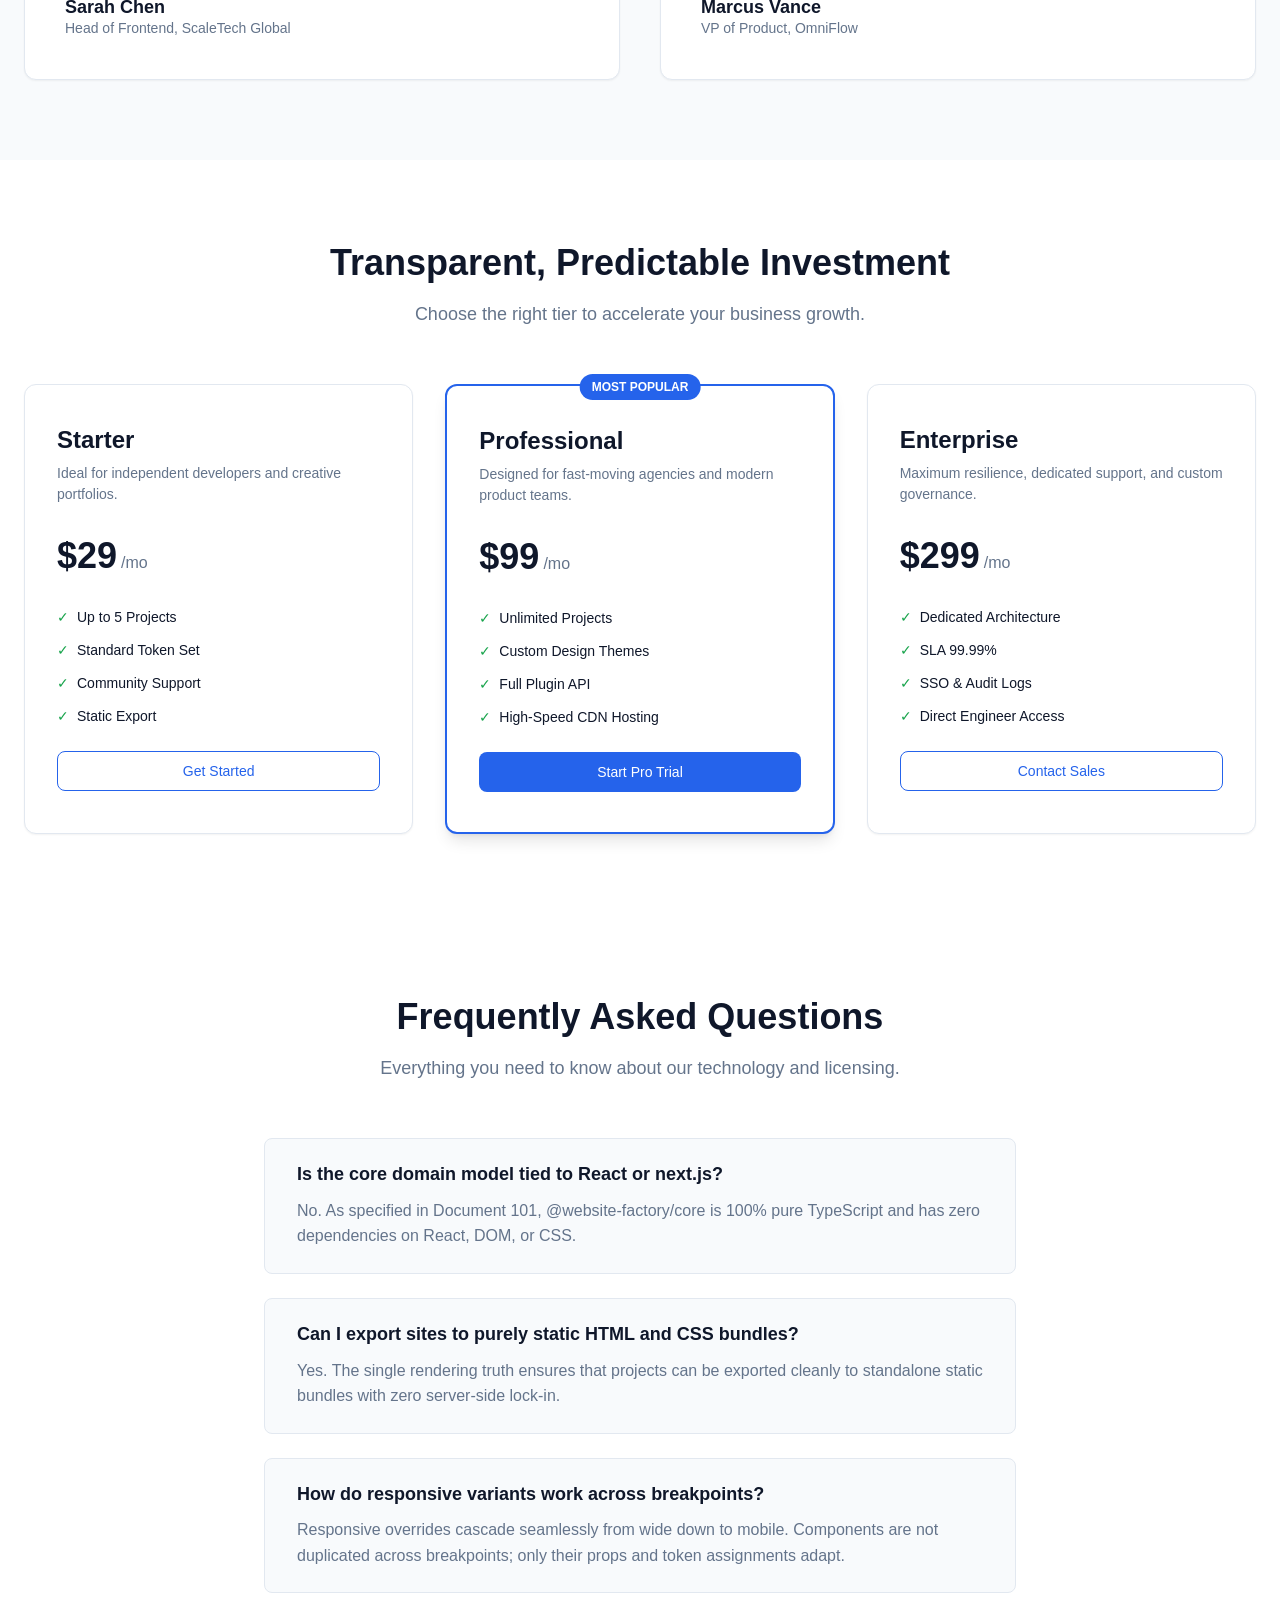
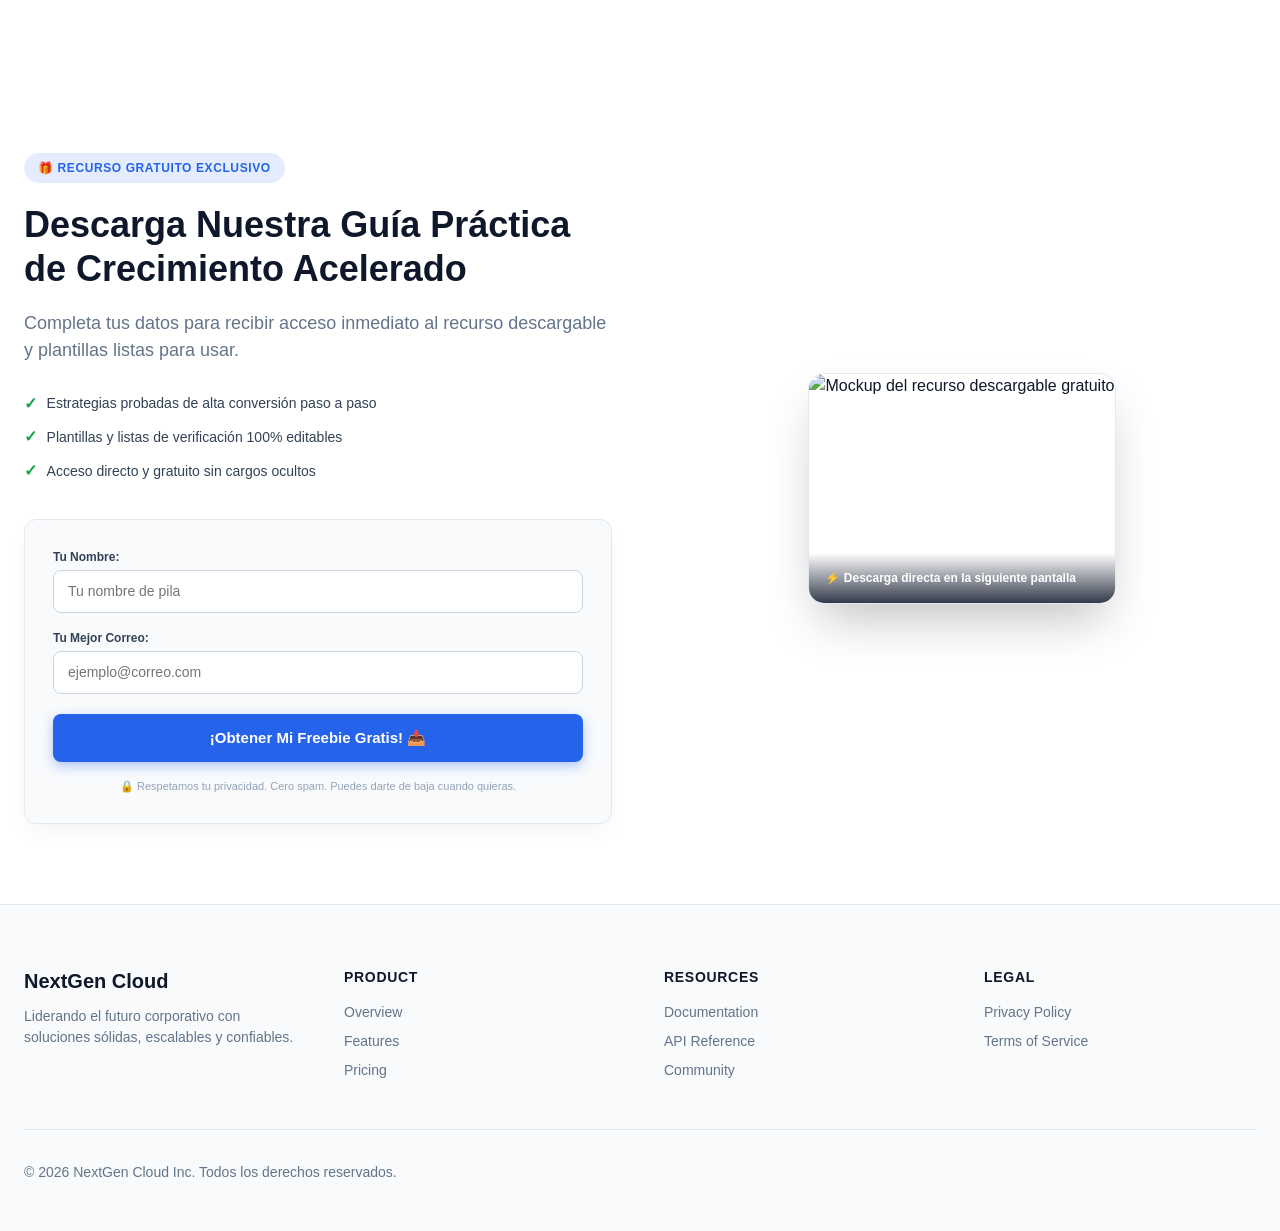
==== commit b07d8e3c: "Add files via upload" ====
--- a/index.html
+++ b/index.html
@@ -11,6 +11,75 @@
   <link rel="stylesheet" href="css/theme.css" />
 </head>
 <body>
-<link rel="preload" as="image" href="https://images.unsplash.com/photo-1434030216411-0b793f4b4173?auto=format&amp;fit=crop&amp;w=1000&amp;q=80"/><main id="root" data-wf-page="pag_mtp1uotkhero1t59m"><div data-wf-section="sec_mtp1uotkgqhicjajn"><section data-wf-block="banner" style="background-color:var(--wf-color-accent, var(--wf-color-primary, #4f46e5));background-image:linear-gradient(135deg, var(--wf-color-primary, #2563eb) 0%, var(--wf-color-accent, #0284c7) 100%);background-size:cover;background-position:center;background-repeat:no-repeat;color:#ffffff;padding-top:3.5rem;padding-bottom:3.5rem;position:relative;overflow:hidden"><div style="width:100%;max-width:1440px;margin-left:auto;margin-right:auto;padding-left:1.5rem;padding-right:1.5rem;padding-top:0rem;padding-bottom:0rem;box-sizing:border-box" data-wf-component="container"><div style="display:flex;flex-direction:row;align-items:center;justify-content:space-between;gap:2.5rem;flex-wrap:wrap;box-sizing:border-box" data-wf-component="stack"><div style="display:flex;flex-direction:column;align-items:stretch;justify-content:flex-start;gap:0.75rem;flex-wrap:nowrap;box-sizing:border-box;flex:1;min-width:280px" data-wf-component="stack"><span style="align-self:flex-start;background-color:rgba(255, 255, 255, 0.2);color:#ffffff;font-size:11px;font-weight:700;letter-spacing:0.05em;padding:4px 12px;border-radius:9999px;text-transform:uppercase;backdrop-filter:blur(4px)">LANZAMIENTO</span><h2 style="font-family:var(--wf-font-family-sans, sans-serif);font-size:var(--wf-font-size-2xl, 24px);font-weight:700;line-height:1.25;text-align:left;color:#ffffff;margin:0" data-wf-component="heading">¡Descuento exclusivo del 20% para primeros usuarios!</h2><p style="font-family:var(--wf-font-family-sans, sans-serif);font-size:16px;color:rgba(255, 255, 255, 0.9);line-height:1.5;text-align:left;margin:0" data-wf-component="text">Aprovecha nuestra tarifa promocional de lanzamiento por tiempo limitado.</p></div><a style="color:var(--wf-color-primary, #2563eb);text-decoration:none;cursor:pointer;font-family:inherit" data-wf-component="link" href="./pricing/"><button type="button" aria-busy="false" style="display:inline-flex;align-items:center;justify-content:center;gap:0.5rem;border-radius:var(--wf-radius-md, 6px);font-weight:700;cursor:pointer;opacity:1;padding:12px 24px;font-size:14px;height:40px;background-color:#ffffff;color:var(--wf-color-accent, var(--wf-color-primary, #4f46e5));border:none;transition:all 150ms ease;text-decoration:none;box-sizing:border-box;white-space:nowrap;box-shadow:0 8px 16px -2px rgba(0, 0, 0, 0.2)" data-wf-component="button"><span>Obtener Oferta →</span></button></a></div></div></section><header data-wf-block="header" style="width:100%;background-color:var(--wf-color-background, #ffffff);border-bottom:1px solid var(--wf-color-border, #e2e8f0);position:sticky;top:0;z-index:var(--wf-layer-sticky, 100)"><div style="width:100%;max-width:1440px;margin-left:auto;margin-right:auto;padding-left:1.5rem;padding-right:1.5rem;padding-top:1rem;padding-bottom:1rem;box-sizing:border-box" data-wf-component="container"><div style="display:flex;flex-direction:row;align-items:center;justify-content:space-between;gap:1rem;flex-wrap:nowrap;box-sizing:border-box" data-wf-component="stack"><h1 style="font-family:var(--wf-font-family-sans, sans-serif);font-size:var(--wf-font-size-xl, 24px);font-weight:700;line-height:var(--wf-line-height-tight, 1.25);text-align:left;color:var(--wf-color-text, inherit);margin:0;cursor:default" data-wf-component="heading">NextGen Cloud</h1><nav aria-label="Main Navigation"><div style="display:flex;flex-direction:row;align-items:center;justify-content:flex-start;gap:1.5rem;flex-wrap:nowrap;box-sizing:border-box" data-wf-component="stack"><a style="color:var(--wf-color-primary, #2563eb);text-decoration:none;cursor:pointer;font-family:inherit;font-weight:500" data-wf-component="link" href="./">Inicio</a><a style="color:var(--wf-color-primary, #2563eb);text-decoration:none;cursor:pointer;font-family:inherit;font-weight:500" data-wf-component="link" href="./overview/">Overview</a><a style="color:var(--wf-color-primary, #2563eb);text-decoration:none;cursor:pointer;font-family:inherit;font-weight:500" data-wf-component="link" href="#features">Features</a><a style="color:var(--wf-color-primary, #2563eb);text-decoration:none;cursor:pointer;font-family:inherit;font-weight:500" data-wf-component="link" href="./pricing/">Pricing</a><a style="color:var(--wf-color-primary, #2563eb);text-decoration:none;cursor:pointer;font-family:inherit;font-weight:500" data-wf-component="link" href="./docs/">Docs</a><a style="color:var(--wf-color-primary, #2563eb);text-decoration:none;cursor:pointer;font-family:inherit;font-weight:500" data-wf-component="link" href="./contact/">Contacto</a></div></nav><a style="color:var(--wf-color-primary, #2563eb);text-decoration:none;cursor:pointer;font-family:inherit" data-wf-component="link" href="./pricing/"><button type="button" aria-busy="false" style="display:inline-flex;align-items:center;justify-content:center;gap:0.5rem;border-radius:var(--wf-radius-md, 6px);font-weight:500;cursor:pointer;opacity:1;padding:0 0.75rem;font-size:14px;height:32px;background-color:var(--wf-color-primary, #2563eb);color:#ffffff;border:1px solid transparent;transition:all 150ms ease;text-decoration:none;box-sizing:border-box" data-wf-component="button"><span>Get Started Free</span></button></a></div></div></header><section data-wf-block="hero" style="padding-top:4rem;padding-bottom:4rem;background-color:var(--wf-color-background, #ffffff)"><div style="width:100%;max-width:1440px;margin-left:auto;margin-right:auto;padding-left:1.5rem;padding-right:1.5rem;padding-top:0rem;padding-bottom:0rem;box-sizing:border-box" data-wf-component="container"><div style="display:grid;grid-template-columns:repeat(2, minmax(0, 1fr));gap:3rem;box-sizing:border-box" data-wf-component="grid"><div style="display:flex;flex-direction:column;align-items:stretch;justify-content:center;gap:1.5rem;flex-wrap:nowrap;box-sizing:border-box" data-wf-component="stack"><h1 style="font-family:var(--wf-font-family-sans, sans-serif);font-size:var(--wf-font-size-5xl, 24px);font-weight:700;line-height:var(--wf-line-height-tight, 1.25);text-align:left;color:var(--wf-color-text, inherit);margin:0" data-wf-component="heading">Turn Every Visitor into a Loyal Customer</h1><p style="font-family:var(--wf-font-family-sans, sans-serif);font-size:var(--wf-font-size-lg, 18px);color:var(--wf-color-text-muted, #64748b);line-height:var(--wf-line-height-normal, 1.5);text-align:left;margin:0" data-wf-component="text">The all-in-one platform built for speed, conversion, and effortless modular design.</p><div style="display:flex;flex-direction:row;align-items:stretch;justify-content:flex-start;gap:1rem;flex-wrap:wrap;box-sizing:border-box" data-wf-component="stack"><a style="color:var(--wf-color-primary, #2563eb);text-decoration:none;cursor:pointer;font-family:inherit" data-wf-component="link" href="./pricing/"><button type="button" aria-busy="false" style="display:inline-flex;align-items:center;justify-content:center;gap:0.5rem;border-radius:var(--wf-radius-md, 6px);font-weight:500;cursor:pointer;opacity:1;padding:0 1.25rem;font-size:16px;height:48px;background-color:var(--wf-color-primary, #2563eb);color:#ffffff;border:1px solid transparent;transition:all 150ms ease;text-decoration:none;box-sizing:border-box" data-wf-component="button"><span>Claim 14-Day Trial</span></button></a><a style="color:var(--wf-color-primary, #2563eb);text-decoration:none;cursor:pointer;font-family:inherit" data-wf-component="link" href="#features"><button type="button" aria-busy="false" style="display:inline-flex;align-items:center;justify-content:center;gap:0.5rem;border-radius:var(--wf-radius-md, 6px);font-weight:500;cursor:pointer;opacity:1;padding:0 1.25rem;font-size:16px;height:48px;background-color:var(--wf-color-surface, #f8fafc);color:var(--wf-color-text, #0f172a);border:1px solid var(--wf-color-border, #e2e8f0);transition:all 150ms ease;text-decoration:none;box-sizing:border-box" data-wf-component="button"><span>Explore Highlights</span></button></a></div></div><div style="display:flex;flex-direction:column;align-items:center;justify-content:center;gap:1rem;flex-wrap:nowrap;box-sizing:border-box" data-wf-component="stack"><img src="https://images.unsplash.com/photo-1460925895917-afdab827c52f?auto=format&amp;fit=crop&amp;w=1200&amp;q=80" alt="Growth Analytics Performance Overview" loading="lazy" style="max-width:100%;height:auto;aspect-ratio:16/10;object-fit:cover;border-radius:var(--wf-radius-lg, 12px);display:block;box-shadow:var(--wf-shadow-xl, 0 20px 25px -5px rgb(0 0 0 / 0.1));width:100%" data-wf-component="image"/></div></div></div></section><section data-wf-block="features" style="padding-top:5rem;padding-bottom:5rem;background-color:var(--wf-color-surface, #f8fafc)"><div style="width:100%;max-width:1440px;margin-left:auto;margin-right:auto;padding-left:1.5rem;padding-right:1.5rem;padding-top:0rem;padding-bottom:0rem;box-sizing:border-box" data-wf-component="container"><div style="display:flex;flex-direction:column;align-items:center;justify-content:flex-start;gap:1rem;flex-wrap:nowrap;box-sizing:border-box;text-align:center;margin-bottom:3.5rem" data-wf-component="stack"><h2 style="font-family:var(--wf-font-family-sans, sans-serif);font-size:var(--wf-font-size-4xl, 24px);font-weight:700;line-height:var(--wf-line-height-tight, 1.25);text-align:center;color:var(--wf-color-text, inherit);margin:0" data-wf-component="heading">Everything You Need to Scale</h2><p style="font-family:var(--wf-font-family-sans, sans-serif);font-size:var(--wf-font-size-lg, 18px);color:var(--wf-color-text-muted, #64748b);line-height:var(--wf-line-height-normal, 1.5);text-align:center;margin:0;max-width:700px" data-wf-component="text">Designed meticulously for developers, founders, and digital teams.</p></div><div style="display:grid;grid-template-columns:repeat(3, minmax(0, 1fr));gap:2rem;box-sizing:border-box" data-wf-component="grid"><div style="background-color:var(--wf-color-background, #ffffff);border:1px solid var(--wf-color-border, #e2e8f0);border-radius:var(--wf-radius-lg, 12px);padding:2rem;box-shadow:var(--wf-shadow-sm, 0 1px 2px 0 rgb(0 0 0 / 0.05))"><div style="display:flex;flex-direction:column;align-items:stretch;justify-content:flex-start;gap:0.75rem;flex-wrap:nowrap;box-sizing:border-box" data-wf-component="stack"><span style="display:inline-block;align-self:flex-start;font-size:12px;font-weight:600;color:var(--wf-color-primary, #2563eb);background-color:var(--wf-color-surface, #f1f5f9);padding:0.2rem 0.6rem;border-radius:var(--wf-radius-sm, 4px)">Fast</span><h3 style="font-family:var(--wf-font-family-sans, sans-serif);font-size:var(--wf-font-size-xl, 24px);font-weight:600;line-height:var(--wf-line-height-tight, 1.25);text-align:left;color:var(--wf-color-text, inherit);margin:0" data-wf-component="heading">Lightning Fast</h3><p style="font-family:var(--wf-font-family-sans, sans-serif);font-size:var(--wf-font-size-base, 16px);color:var(--wf-color-text-muted, #64748b);line-height:var(--wf-line-height-normal, 1.5);text-align:left;margin:0" data-wf-component="text">Zero bloated scripts, sub-second latency worldwide.</p></div></div><div style="background-color:var(--wf-color-background, #ffffff);border:1px solid var(--wf-color-border, #e2e8f0);border-radius:var(--wf-radius-lg, 12px);padding:2rem;box-shadow:var(--wf-shadow-sm, 0 1px 2px 0 rgb(0 0 0 / 0.05))"><div style="display:flex;flex-direction:column;align-items:stretch;justify-content:flex-start;gap:0.75rem;flex-wrap:nowrap;box-sizing:border-box" data-wf-component="stack"><span style="display:inline-block;align-self:flex-start;font-size:12px;font-weight:600;color:var(--wf-color-primary, #2563eb);background-color:var(--wf-color-surface, #f1f5f9);padding:0.2rem 0.6rem;border-radius:var(--wf-radius-sm, 4px)">Flexible</span><h3 style="font-family:var(--wf-font-family-sans, sans-serif);font-size:var(--wf-font-size-xl, 24px);font-weight:600;line-height:var(--wf-line-height-tight, 1.25);text-align:left;color:var(--wf-color-text, inherit);margin:0" data-wf-component="heading">Modular Architecture</h3><p style="font-family:var(--wf-font-family-sans, sans-serif);font-size:var(--wf-font-size-base, 16px);color:var(--wf-color-text-muted, #64748b);line-height:var(--wf-line-height-normal, 1.5);text-align:left;margin:0" data-wf-component="text">Swap design tokens, schemas and visual blocks effortlessly.</p></div></div><div style="background-color:var(--wf-color-background, #ffffff);border:1px solid var(--wf-color-border, #e2e8f0);border-radius:var(--wf-radius-lg, 12px);padding:2rem;box-shadow:var(--wf-shadow-sm, 0 1px 2px 0 rgb(0 0 0 / 0.05))"><div style="display:flex;flex-direction:column;align-items:stretch;justify-content:flex-start;gap:0.75rem;flex-wrap:nowrap;box-sizing:border-box" data-wf-component="stack"><span style="display:inline-block;align-self:flex-start;font-size:12px;font-weight:600;color:var(--wf-color-primary, #2563eb);background-color:var(--wf-color-surface, #f1f5f9);padding:0.2rem 0.6rem;border-radius:var(--wf-radius-sm, 4px)">Clean</span><h3 style="font-family:var(--wf-font-family-sans, sans-serif);font-size:var(--wf-font-size-xl, 24px);font-weight:600;line-height:var(--wf-line-height-tight, 1.25);text-align:left;color:var(--wf-color-text, inherit);margin:0" data-wf-component="heading">Deterministic Export</h3><p style="font-family:var(--wf-font-family-sans, sans-serif);font-size:var(--wf-font-size-base, 16px);color:var(--wf-color-text-muted, #64748b);line-height:var(--wf-line-height-normal, 1.5);text-align:left;margin:0" data-wf-component="text">Export to production HTML, CSS bundles and zip distribution in 1 click.</p></div></div></div></div></section><section data-wf-block="testimonials" style="padding-top:5rem;padding-bottom:5rem;background-color:var(--wf-color-surface, #f8fafc)"><div style="width:100%;max-width:1440px;margin-left:auto;margin-right:auto;padding-left:1.5rem;padding-right:1.5rem;padding-top:0rem;padding-bottom:0rem;box-sizing:border-box" data-wf-component="container"><h2 style="font-family:var(--wf-font-family-sans, sans-serif);font-size:var(--wf-font-size-4xl, 24px);font-weight:700;line-height:var(--wf-line-height-tight, 1.25);text-align:center;color:var(--wf-color-text, inherit);margin:0;margin-bottom:3.5rem" data-wf-component="heading">Trusted by 10,000+ Innovators Worldwide</h2><div style="display:grid;grid-template-columns:repeat(2, minmax(0, 1fr));gap:2.5rem;box-sizing:border-box" data-wf-component="grid"><div style="background-color:var(--wf-color-background, #ffffff);border:1px solid var(--wf-color-border, #e2e8f0);border-radius:var(--wf-radius-lg, 12px);padding:2.5rem;box-shadow:var(--wf-shadow-sm, 0 1px 2px 0 rgb(0 0 0 / 0.05))"><div style="display:flex;flex-direction:column;align-items:stretch;justify-content:flex-start;gap:1.5rem;flex-wrap:nowrap;box-sizing:border-box" data-wf-component="stack"><p style="font-family:var(--wf-font-family-sans, sans-serif);font-size:var(--wf-font-size-lg, 18px);color:var(--wf-color-text, #0f172a);line-height:var(--wf-line-height-normal, 1.5);text-align:left;margin:0;font-style:italic" data-wf-component="text">&quot;Website Factory cut our multi-site deployment cycles from weeks to minutes. The token system ensures zero visual regressions.&quot;</p><div><h4 style="font-family:var(--wf-font-family-sans, sans-serif);font-size:var(--wf-font-size-lg, 24px);font-weight:600;line-height:var(--wf-line-height-tight, 1.25);text-align:left;color:var(--wf-color-text, inherit);margin:0" data-wf-component="heading">Sarah Chen</h4><p style="font-family:var(--wf-font-family-sans, sans-serif);font-size:var(--wf-font-size-sm, 14px);color:var(--wf-color-text-muted, #64748b);line-height:var(--wf-line-height-normal, 1.5);text-align:left;margin:0" data-wf-component="text">Head of Frontend, ScaleTech Global</p></div></div></div><div style="background-color:var(--wf-color-background, #ffffff);border:1px solid var(--wf-color-border, #e2e8f0);border-radius:var(--wf-radius-lg, 12px);padding:2.5rem;box-shadow:var(--wf-shadow-sm, 0 1px 2px 0 rgb(0 0 0 / 0.05))"><div style="display:flex;flex-direction:column;align-items:stretch;justify-content:flex-start;gap:1.5rem;flex-wrap:nowrap;box-sizing:border-box" data-wf-component="stack"><p style="font-family:var(--wf-font-family-sans, sans-serif);font-size:var(--wf-font-size-lg, 18px);color:var(--wf-color-text, #0f172a);line-height:var(--wf-line-height-normal, 1.5);text-align:left;margin:0;font-style:italic" data-wf-component="text">&quot;The universal runtime architecture allows our marketing team to build visually while keeping 100% type safety and zero DOM lock-in.&quot;</p><div><h4 style="font-family:var(--wf-font-family-sans, sans-serif);font-size:var(--wf-font-size-lg, 24px);font-weight:600;line-height:var(--wf-line-height-tight, 1.25);text-align:left;color:var(--wf-color-text, inherit);margin:0" data-wf-component="heading">Marcus Vance</h4><p style="font-family:var(--wf-font-family-sans, sans-serif);font-size:var(--wf-font-size-sm, 14px);color:var(--wf-color-text-muted, #64748b);line-height:var(--wf-line-height-normal, 1.5);text-align:left;margin:0" data-wf-component="text">VP of Product, OmniFlow</p></div></div></div></div></div></section><section data-wf-block="pricing" style="padding-top:5rem;padding-bottom:5rem;background-color:var(--wf-color-background, #ffffff)"><div style="width:100%;max-width:1440px;margin-left:auto;margin-right:auto;padding-left:1.5rem;padding-right:1.5rem;padding-top:0rem;padding-bottom:0rem;box-sizing:border-box" data-wf-component="container"><div style="display:flex;flex-direction:column;align-items:center;justify-content:flex-start;gap:1rem;flex-wrap:nowrap;box-sizing:border-box;text-align:center;margin-bottom:3.5rem" data-wf-component="stack"><h2 style="font-family:var(--wf-font-family-sans, sans-serif);font-size:var(--wf-font-size-4xl, 24px);font-weight:700;line-height:var(--wf-line-height-tight, 1.25);text-align:center;color:var(--wf-color-text, inherit);margin:0" data-wf-component="heading">Transparent, Predictable Investment</h2><p style="font-family:var(--wf-font-family-sans, sans-serif);font-size:var(--wf-font-size-lg, 18px);color:var(--wf-color-text-muted, #64748b);line-height:var(--wf-line-height-normal, 1.5);text-align:center;margin:0;max-width:650px" data-wf-component="text">Choose the right tier to accelerate your business growth.</p></div><div style="display:grid;grid-template-columns:repeat(3, minmax(0, 1fr));gap:2rem;box-sizing:border-box" data-wf-component="grid"><div style="background-color:var(--wf-color-background, #ffffff);border:1px solid var(--wf-color-border, #e2e8f0);border-radius:var(--wf-radius-lg, 12px);padding:2.5rem 2rem;position:relative;box-shadow:var(--wf-shadow-sm, 0 1px 2px 0 rgb(0 0 0 / 0.05))"><div style="display:flex;flex-direction:column;align-items:stretch;justify-content:flex-start;gap:1.5rem;flex-wrap:nowrap;box-sizing:border-box" data-wf-component="stack"><div><h3 style="font-family:var(--wf-font-family-sans, sans-serif);font-size:var(--wf-font-size-2xl, 24px);font-weight:700;line-height:var(--wf-line-height-tight, 1.25);text-align:left;color:var(--wf-color-text, inherit);margin:0" data-wf-component="heading">Starter</h3><p style="font-family:var(--wf-font-family-sans, sans-serif);font-size:var(--wf-font-size-sm, 14px);color:var(--wf-color-text-muted, #64748b);line-height:var(--wf-line-height-normal, 1.5);text-align:left;margin:0;margin-top:0.5rem" data-wf-component="text">Ideal for independent developers and creative portfolios.</p></div><div style="display:flex;align-items:baseline;gap:0.25rem"><span style="font-size:36px;font-weight:800">$29</span><span style="color:var(--wf-color-text-muted, #64748b)">/mo</span></div><ul style="list-style:none;padding:0;margin:0;display:flex;flex-direction:column;gap:0.75rem"><li style="display:flex;align-items:center;gap:0.5rem;font-size:14px"><span style="color:var(--wf-color-success, #16a34a)">✓</span><span>Up to 5 Projects</span></li><li style="display:flex;align-items:center;gap:0.5rem;font-size:14px"><span style="color:var(--wf-color-success, #16a34a)">✓</span><span>Standard Token Set</span></li><li style="display:flex;align-items:center;gap:0.5rem;font-size:14px"><span style="color:var(--wf-color-success, #16a34a)">✓</span><span>Community Support</span></li><li style="display:flex;align-items:center;gap:0.5rem;font-size:14px"><span style="color:var(--wf-color-success, #16a34a)">✓</span><span>Static Export</span></li></ul><a style="color:var(--wf-color-primary, #2563eb);text-decoration:none;cursor:pointer;font-family:inherit;width:100%" data-wf-component="link" href="#starter"><button type="button" aria-busy="false" style="display:inline-flex;align-items:center;justify-content:center;gap:0.5rem;border-radius:var(--wf-radius-md, 6px);font-weight:500;cursor:pointer;opacity:1;padding:0 1rem;font-size:14px;height:40px;background-color:transparent;color:var(--wf-color-primary, #2563eb);border:1px solid var(--wf-color-primary, #2563eb);transition:all 150ms ease;text-decoration:none;box-sizing:border-box;width:100%" data-wf-component="button"><span>Get Started</span></button></a></div></div><div style="background-color:var(--wf-color-background, #ffffff);border:2px solid var(--wf-color-primary, #2563eb);border-radius:var(--wf-radius-lg, 12px);padding:2.5rem 2rem;position:relative;box-shadow:var(--wf-shadow-lg, 0 10px 15px -3px rgb(0 0 0 / 0.1))"><span style="position:absolute;top:-12px;left:50%;transform:translateX(-50%);background-color:var(--wf-color-primary, #2563eb);color:#ffffff;font-size:12px;font-weight:700;padding:0.25rem 0.75rem;border-radius:9999px">MOST POPULAR</span><div style="display:flex;flex-direction:column;align-items:stretch;justify-content:flex-start;gap:1.5rem;flex-wrap:nowrap;box-sizing:border-box" data-wf-component="stack"><div><h3 style="font-family:var(--wf-font-family-sans, sans-serif);font-size:var(--wf-font-size-2xl, 24px);font-weight:700;line-height:var(--wf-line-height-tight, 1.25);text-align:left;color:var(--wf-color-text, inherit);margin:0" data-wf-component="heading">Professional</h3><p style="font-family:var(--wf-font-family-sans, sans-serif);font-size:var(--wf-font-size-sm, 14px);color:var(--wf-color-text-muted, #64748b);line-height:var(--wf-line-height-normal, 1.5);text-align:left;margin:0;margin-top:0.5rem" data-wf-component="text">Designed for fast-moving agencies and modern product teams.</p></div><div style="display:flex;align-items:baseline;gap:0.25rem"><span style="font-size:36px;font-weight:800">$99</span><span style="color:var(--wf-color-text-muted, #64748b)">/mo</span></div><ul style="list-style:none;padding:0;margin:0;display:flex;flex-direction:column;gap:0.75rem"><li style="display:flex;align-items:center;gap:0.5rem;font-size:14px"><span style="color:var(--wf-color-success, #16a34a)">✓</span><span>Unlimited Projects</span></li><li style="display:flex;align-items:center;gap:0.5rem;font-size:14px"><span style="color:var(--wf-color-success, #16a34a)">✓</span><span>Custom Design Themes</span></li><li style="display:flex;align-items:center;gap:0.5rem;font-size:14px"><span style="color:var(--wf-color-success, #16a34a)">✓</span><span>Full Plugin API</span></li><li style="display:flex;align-items:center;gap:0.5rem;font-size:14px"><span style="color:var(--wf-color-success, #16a34a)">✓</span><span>High-Speed CDN Hosting</span></li></ul><a style="color:var(--wf-color-primary, #2563eb);text-decoration:none;cursor:pointer;font-family:inherit;width:100%" data-wf-component="link" href="#pro"><button type="button" aria-busy="false" style="display:inline-flex;align-items:center;justify-content:center;gap:0.5rem;border-radius:var(--wf-radius-md, 6px);font-weight:500;cursor:pointer;opacity:1;padding:0 1rem;font-size:14px;height:40px;background-color:var(--wf-color-primary, #2563eb);color:#ffffff;border:1px solid transparent;transition:all 150ms ease;text-decoration:none;box-sizing:border-box;width:100%" data-wf-component="button"><span>Start Pro Trial</span></button></a></div></div><div style="background-color:var(--wf-color-background, #ffffff);border:1px solid var(--wf-color-border, #e2e8f0);border-radius:var(--wf-radius-lg, 12px);padding:2.5rem 2rem;position:relative;box-shadow:var(--wf-shadow-sm, 0 1px 2px 0 rgb(0 0 0 / 0.05))"><div style="display:flex;flex-direction:column;align-items:stretch;justify-content:flex-start;gap:1.5rem;flex-wrap:nowrap;box-sizing:border-box" data-wf-component="stack"><div><h3 style="font-family:var(--wf-font-family-sans, sans-serif);font-size:var(--wf-font-size-2xl, 24px);font-weight:700;line-height:var(--wf-line-height-tight, 1.25);text-align:left;color:var(--wf-color-text, inherit);margin:0" data-wf-component="heading">Enterprise</h3><p style="font-family:var(--wf-font-family-sans, sans-serif);font-size:var(--wf-font-size-sm, 14px);color:var(--wf-color-text-muted, #64748b);line-height:var(--wf-line-height-normal, 1.5);text-align:left;margin:0;margin-top:0.5rem" data-wf-component="text">Maximum resilience, dedicated support, and custom governance.</p></div><div style="display:flex;align-items:baseline;gap:0.25rem"><span style="font-size:36px;font-weight:800">$299</span><span style="color:var(--wf-color-text-muted, #64748b)">/mo</span></div><ul style="list-style:none;padding:0;margin:0;display:flex;flex-direction:column;gap:0.75rem"><li style="display:flex;align-items:center;gap:0.5rem;font-size:14px"><span style="color:var(--wf-color-success, #16a34a)">✓</span><span>Dedicated Architecture</span></li><li style="display:flex;align-items:center;gap:0.5rem;font-size:14px"><span style="color:var(--wf-color-success, #16a34a)">✓</span><span>SLA 99.99%</span></li><li style="display:flex;align-items:center;gap:0.5rem;font-size:14px"><span style="color:var(--wf-color-success, #16a34a)">✓</span><span>SSO &amp; Audit Logs</span></li><li style="display:flex;align-items:center;gap:0.5rem;font-size:14px"><span style="color:var(--wf-color-success, #16a34a)">✓</span><span>Direct Engineer Access</span></li></ul><a style="color:var(--wf-color-primary, #2563eb);text-decoration:none;cursor:pointer;font-family:inherit;width:100%" data-wf-component="link" href="#enterprise"><button type="button" aria-busy="false" style="display:inline-flex;align-items:center;justify-content:center;gap:0.5rem;border-radius:var(--wf-radius-md, 6px);font-weight:500;cursor:pointer;opacity:1;padding:0 1rem;font-size:14px;height:40px;background-color:transparent;color:var(--wf-color-primary, #2563eb);border:1px solid var(--wf-color-primary, #2563eb);transition:all 150ms ease;text-decoration:none;box-sizing:border-box;width:100%" data-wf-component="button"><span>Contact Sales</span></button></a></div></div></div></div></section><section data-wf-block="faq" style="padding-top:5rem;padding-bottom:5rem;background-color:var(--wf-color-background, #ffffff)"><div style="width:100%;max-width:800px;margin-left:auto;margin-right:auto;padding-left:1.5rem;padding-right:1.5rem;padding-top:0rem;padding-bottom:0rem;box-sizing:border-box" data-wf-component="container"><div style="display:flex;flex-direction:column;align-items:center;justify-content:flex-start;gap:1rem;flex-wrap:nowrap;box-sizing:border-box;text-align:center;margin-bottom:3.5rem" data-wf-component="stack"><h2 style="font-family:var(--wf-font-family-sans, sans-serif);font-size:var(--wf-font-size-4xl, 24px);font-weight:700;line-height:var(--wf-line-height-tight, 1.25);text-align:center;color:var(--wf-color-text, inherit);margin:0" data-wf-component="heading">Frequently Asked Questions</h2><p style="font-family:var(--wf-font-family-sans, sans-serif);font-size:var(--wf-font-size-lg, 18px);color:var(--wf-color-text-muted, #64748b);line-height:var(--wf-line-height-normal, 1.5);text-align:center;margin:0" data-wf-component="text">Everything you need to know about our technology and licensing.</p></div><div style="display:flex;flex-direction:column;align-items:stretch;justify-content:flex-start;gap:1.5rem;flex-wrap:nowrap;box-sizing:border-box" data-wf-component="stack"><div style="border:1px solid var(--wf-color-border, #e2e8f0);border-radius:var(--wf-radius-md, 8px);padding:1.5rem 2rem;background-color:var(--wf-color-surface, #f8fafc)"><div style="display:flex;flex-direction:column;align-items:stretch;justify-content:flex-start;gap:0.75rem;flex-wrap:nowrap;box-sizing:border-box" data-wf-component="stack"><h4 style="font-family:var(--wf-font-family-sans, sans-serif);font-size:var(--wf-font-size-lg, 24px);font-weight:600;line-height:var(--wf-line-height-tight, 1.25);text-align:left;color:var(--wf-color-text, inherit);margin:0" data-wf-component="heading">Is the core domain model tied to React or next.js?</h4><p style="font-family:var(--wf-font-family-sans, sans-serif);font-size:var(--wf-font-size-base, 16px);color:var(--wf-color-text-muted, #64748b);line-height:1.6;text-align:left;margin:0" data-wf-component="text">No. As specified in Document 101, @website-factory/core is 100% pure TypeScript and has zero dependencies on React, DOM, or CSS.</p></div></div><div style="border:1px solid var(--wf-color-border, #e2e8f0);border-radius:var(--wf-radius-md, 8px);padding:1.5rem 2rem;background-color:var(--wf-color-surface, #f8fafc)"><div style="display:flex;flex-direction:column;align-items:stretch;justify-content:flex-start;gap:0.75rem;flex-wrap:nowrap;box-sizing:border-box" data-wf-component="stack"><h4 style="font-family:var(--wf-font-family-sans, sans-serif);font-size:var(--wf-font-size-lg, 24px);font-weight:600;line-height:var(--wf-line-height-tight, 1.25);text-align:left;color:var(--wf-color-text, inherit);margin:0" data-wf-component="heading">Can I export sites to purely static HTML and CSS bundles?</h4><p style="font-family:var(--wf-font-family-sans, sans-serif);font-size:var(--wf-font-size-base, 16px);color:var(--wf-color-text-muted, #64748b);line-height:1.6;text-align:left;margin:0" data-wf-component="text">Yes. The single rendering truth ensures that projects can be exported cleanly to standalone static bundles with zero server-side lock-in.</p></div></div><div style="border:1px solid var(--wf-color-border, #e2e8f0);border-radius:var(--wf-radius-md, 8px);padding:1.5rem 2rem;background-color:var(--wf-color-surface, #f8fafc)"><div style="display:flex;flex-direction:column;align-items:stretch;justify-content:flex-start;gap:0.75rem;flex-wrap:nowrap;box-sizing:border-box" data-wf-component="stack"><h4 style="font-family:var(--wf-font-family-sans, sans-serif);font-size:var(--wf-font-size-lg, 24px);font-weight:600;line-height:var(--wf-line-height-tight, 1.25);text-align:left;color:var(--wf-color-text, inherit);margin:0" data-wf-component="heading">How do responsive variants work across breakpoints?</h4><p style="font-family:var(--wf-font-family-sans, sans-serif);font-size:var(--wf-font-size-base, 16px);color:var(--wf-color-text-muted, #64748b);line-height:1.6;text-align:left;margin:0" data-wf-component="text">Responsive overrides cascade seamlessly from wide down to mobile. Components are not duplicated across breakpoints; only their props and token assignments adapt.</p></div></div></div></div></section><section data-wf-block="funnel" style="padding-top:5rem;padding-bottom:5rem;background-color:var(--wf-color-background, #ffffff);position:relative;overflow:hidden"><div style="width:100%;max-width:1440px;margin-left:auto;margin-right:auto;padding-left:1.5rem;padding-right:1.5rem;padding-top:0rem;padding-bottom:0rem;box-sizing:border-box" data-wf-component="container"><div style="display:grid;grid-template-columns:repeat(auto-fit, minmax(320px, 1fr));gap:3.5rem;align-items:center"><div style="display:flex;flex-direction:column;gap:1.25rem"><span style="align-self:flex-start;background-color:rgba(37, 99, 235, 0.12);color:var(--wf-color-primary, #2563eb);font-size:12px;font-weight:800;letter-spacing:0.05em;padding:6px 14px;border-radius:9999px;text-transform:uppercase">🎁 RECURSO GRATUITO EXCLUSIVO</span><h2 style="font-family:var(--wf-font-family-sans, sans-serif);font-size:var(--wf-font-size-4xl, 24px);font-weight:700;line-height:1.2;text-align:left;color:var(--wf-color-text, inherit);margin:0" data-wf-component="heading">Descarga Nuestra Guía Práctica de Crecimiento Acelerado</h2><p style="font-family:var(--wf-font-family-sans, sans-serif);font-size:var(--wf-font-size-lg, 18px);color:var(--wf-color-text-muted, #64748b);line-height:var(--wf-line-height-normal, 1.5);text-align:left;margin:0" data-wf-component="text">Completa tus datos para recibir acceso inmediato al recurso descargable y plantillas listas para usar.</p><div style="display:flex;flex-direction:column;gap:0.6rem;margin-top:0.5rem"><div style="display:flex;align-items:center;gap:0.6rem;font-size:14px;color:#334155"><span style="color:#16a34a;font-weight:800;font-size:16px">✓</span><span>Estrategias probadas de alta conversión paso a paso</span></div><div style="display:flex;align-items:center;gap:0.6rem;font-size:14px;color:#334155"><span style="color:#16a34a;font-weight:800;font-size:16px">✓</span><span>Plantillas y listas de verificación 100% editables</span></div><div style="display:flex;align-items:center;gap:0.6rem;font-size:14px;color:#334155"><span style="color:#16a34a;font-weight:800;font-size:16px">✓</span><span>Acceso directo y gratuito sin cargos ocultos</span></div></div><form style="margin-top:1rem;padding:1.75rem;background-color:var(--wf-color-surface, #f8fafc);border:1px solid var(--wf-color-border, #e2e8f0);border-radius:12px;display:flex;flex-direction:column;gap:1rem;box-shadow:0 10px 25px -5px rgba(0, 0, 0, 0.05)"><div style="display:flex;flex-direction:column;gap:4px"><label style="font-size:12px;font-weight:700;color:#334155">Tu Nombre:</label><input type="text" required="" placeholder="Tu nombre de pila" style="padding:10px 14px;border-radius:8px;border:1px solid #cbd5e1;font-size:14px;background-color:#ffffff" value=""/></div><div style="display:flex;flex-direction:column;gap:4px"><label style="font-size:12px;font-weight:700;color:#334155">Tu Mejor Correo:</label><input type="email" required="" placeholder="ejemplo@correo.com" style="padding:10px 14px;border-radius:8px;border:1px solid #cbd5e1;font-size:14px;background-color:#ffffff" value=""/></div><button type="submit" aria-busy="false" style="display:inline-flex;align-items:center;justify-content:center;gap:0.5rem;border-radius:var(--wf-radius-md, 6px);font-weight:700;cursor:pointer;opacity:1;padding:0 1.25rem;font-size:15px;height:48px;background-color:var(--wf-color-primary, #2563eb);color:#ffffff;border:1px solid transparent;transition:all 150ms ease;text-decoration:none;box-sizing:border-box;margin-top:0.25rem;box-shadow:0 4px 12px rgba(37, 99, 235, 0.35)" data-wf-component="button"><span>¡Obtener Mi Freebie Gratis! 📥</span></button><div style="text-align:center;font-size:11px;color:#94a3b8">🔒 Respetamos tu privacidad. Cero spam. Puedes darte de baja cuando quieras.</div></form></div><div style="display:flex;justify-content:center;align-items:center"><div style="position:relative;max-width:440px;border-radius:16px;overflow:hidden;box-shadow:0 25px 50px -12px rgba(0, 0, 0, 0.25);border:1px solid #e2e8f0"><img src="https://images.unsplash.com/photo-1434030216411-0b793f4b4173?auto=format&amp;fit=crop&amp;w=1000&amp;q=80" alt="Mockup del recurso descargable gratuito" style="width:100%;height:auto;display:block;aspect-ratio:4/3;object-fit:cover"/><div style="position:absolute;bottom:0;left:0;right:0;padding:1rem;background:linear-gradient(to top, rgba(15, 23, 42, 0.85), transparent);color:#ffffff;font-size:12px;font-weight:600">⚡ Descarga directa en la siguiente pantalla</div></div></div></div></div></section><footer data-wf-block="footer" style="background-color:var(--wf-color-surface, #f8fafc);border-top:1px solid var(--wf-color-border, #e2e8f0);padding-top:4rem;padding-bottom:3rem"><div style="width:100%;max-width:1440px;margin-left:auto;margin-right:auto;padding-left:1.5rem;padding-right:1.5rem;padding-top:0rem;padding-bottom:0rem;box-sizing:border-box" data-wf-component="container"><div style="display:grid;grid-template-columns:repeat(4, minmax(0, 1fr));gap:3rem;box-sizing:border-box;margin-bottom:3rem" data-wf-component="grid"><div><h3 style="font-family:var(--wf-font-family-sans, sans-serif);font-size:var(--wf-font-size-xl, 24px);font-weight:700;line-height:var(--wf-line-height-tight, 1.25);text-align:left;color:var(--wf-color-text, inherit);margin:0" data-wf-component="heading">NextGen Cloud</h3><p style="font-family:var(--wf-font-family-sans, sans-serif);font-size:var(--wf-font-size-sm, 14px);color:var(--wf-color-text-muted, #64748b);line-height:var(--wf-line-height-normal, 1.5);text-align:left;margin:0;margin-top:0.75rem" data-wf-component="text">Liderando el futuro corporativo con soluciones sólidas, escalables y confiables.</p></div><div><h4 style="font-family:var(--wf-font-family-sans, sans-serif);font-size:var(--wf-font-size-sm, 24px);font-weight:700;line-height:var(--wf-line-height-tight, 1.25);text-align:left;color:var(--wf-color-text, inherit);margin:0;text-transform:uppercase;letter-spacing:0.05em;margin-bottom:1rem" data-wf-component="heading">Product</h4><div style="display:flex;flex-direction:column;align-items:stretch;justify-content:flex-start;gap:0.5rem;flex-wrap:nowrap;box-sizing:border-box" data-wf-component="stack"><a style="color:var(--wf-color-text-muted, #64748b);text-decoration:none;cursor:pointer;font-family:inherit;font-size:14px" data-wf-component="link" href="./overview/">Overview</a><a style="color:var(--wf-color-text-muted, #64748b);text-decoration:none;cursor:pointer;font-family:inherit;font-size:14px" data-wf-component="link" href="#features">Features</a><a style="color:var(--wf-color-text-muted, #64748b);text-decoration:none;cursor:pointer;font-family:inherit;font-size:14px" data-wf-component="link" href="./pricing/">Pricing</a></div></div><div><h4 style="font-family:var(--wf-font-family-sans, sans-serif);font-size:var(--wf-font-size-sm, 24px);font-weight:700;line-height:var(--wf-line-height-tight, 1.25);text-align:left;color:var(--wf-color-text, inherit);margin:0;text-transform:uppercase;letter-spacing:0.05em;margin-bottom:1rem" data-wf-component="heading">Resources</h4><div style="display:flex;flex-direction:column;align-items:stretch;justify-content:flex-start;gap:0.5rem;flex-wrap:nowrap;box-sizing:border-box" data-wf-component="stack"><a style="color:var(--wf-color-text-muted, #64748b);text-decoration:none;cursor:pointer;font-family:inherit;font-size:14px" data-wf-component="link" href="./docs/">Documentation</a><a style="color:var(--wf-color-text-muted, #64748b);text-decoration:none;cursor:pointer;font-family:inherit;font-size:14px" data-wf-component="link" href="./api/">API Reference</a><a style="color:var(--wf-color-text-muted, #64748b);text-decoration:none;cursor:pointer;font-family:inherit;font-size:14px" data-wf-component="link" href="./community/">Community</a></div></div><div><h4 style="font-family:var(--wf-font-family-sans, sans-serif);font-size:var(--wf-font-size-sm, 24px);font-weight:700;line-height:var(--wf-line-height-tight, 1.25);text-align:left;color:var(--wf-color-text, inherit);margin:0;text-transform:uppercase;letter-spacing:0.05em;margin-bottom:1rem" data-wf-component="heading">Legal</h4><div style="display:flex;flex-direction:column;align-items:stretch;justify-content:flex-start;gap:0.5rem;flex-wrap:nowrap;box-sizing:border-box" data-wf-component="stack"><a style="color:var(--wf-color-text-muted, #64748b);text-decoration:none;cursor:pointer;font-family:inherit;font-size:14px" data-wf-component="link" href="./privacy/">Privacy Policy</a><a style="color:var(--wf-color-text-muted, #64748b);text-decoration:none;cursor:pointer;font-family:inherit;font-size:14px" data-wf-component="link" href="./terms/">Terms of Service</a></div></div></div><div style="border-top:1px solid var(--wf-color-border, #e2e8f0);padding-top:2rem;text-align:center"><p style="font-family:var(--wf-font-family-sans, sans-serif);font-size:var(--wf-font-size-sm, 14px);color:var(--wf-color-text-muted, #64748b);line-height:var(--wf-line-height-normal, 1.5);text-align:left;margin:0" data-wf-component="text">© 2026 NextGen Cloud Inc. Todos los derechos reservados.</p></div></div></footer></div></main>
+<link rel="preload" as="image" href="https://images.unsplash.com/photo-1434030216411-0b793f4b4173?auto=format&amp;fit=crop&amp;w=1000&amp;q=80"/><main id="root" data-wf-page="pag_mtp5swykuxe0pjbxl"><div data-wf-section="sec_mtp5swyk1x549zlkn"><section data-wf-block="banner" style="background-color:var(--wf-color-accent, var(--wf-color-primary, #4f46e5));background-image:linear-gradient(135deg, var(--wf-color-primary, #2563eb) 0%, var(--wf-color-accent, #0284c7) 100%);background-size:cover;background-position:center;background-repeat:no-repeat;color:#ffffff;padding-top:3.5rem;padding-bottom:3.5rem;position:relative;overflow:hidden"><div style="width:100%;max-width:1440px;margin-left:auto;margin-right:auto;padding-left:1.5rem;padding-right:1.5rem;padding-top:0rem;padding-bottom:0rem;box-sizing:border-box" data-wf-component="container"><div style="display:flex;flex-direction:row;align-items:center;justify-content:space-between;gap:2.5rem;flex-wrap:wrap;box-sizing:border-box" data-wf-component="stack"><div style="display:flex;flex-direction:column;align-items:stretch;justify-content:flex-start;gap:0.75rem;flex-wrap:nowrap;box-sizing:border-box;flex:1;min-width:280px" data-wf-component="stack"><span style="align-self:flex-start;background-color:rgba(255, 255, 255, 0.2);color:#ffffff;font-size:11px;font-weight:700;letter-spacing:0.05em;padding:4px 12px;border-radius:9999px;text-transform:uppercase;backdrop-filter:blur(4px)">LANZAMIENTO</span><h2 style="font-family:var(--wf-font-family-sans, sans-serif);font-size:var(--wf-font-size-2xl, 24px);font-weight:700;line-height:1.25;text-align:left;color:#ffffff;margin:0" data-wf-component="heading">¡Descuento exclusivo del 20% para primeros usuarios!</h2><p style="font-family:var(--wf-font-family-sans, sans-serif);font-size:16px;color:rgba(255, 255, 255, 0.9);line-height:1.5;text-align:left;margin:0" data-wf-component="text">Aprovecha nuestra tarifa promocional de lanzamiento por tiempo limitado.</p></div><a style="color:var(--wf-color-primary, #2563eb);text-decoration:none;cursor:pointer;font-family:inherit" data-wf-component="link" href="./pricing/"><button type="button" aria-busy="false" style="display:inline-flex;align-items:center;justify-content:center;gap:0.5rem;border-radius:var(--wf-radius-md, 6px);font-weight:700;cursor:pointer;opacity:1;padding:12px 24px;font-size:14px;height:40px;background-color:#ffffff;color:var(--wf-color-accent, var(--wf-color-primary, #4f46e5));border:none;transition:all 150ms ease;text-decoration:none;box-sizing:border-box;white-space:nowrap;box-shadow:0 8px 16px -2px rgba(0, 0, 0, 0.2)" data-wf-component="button"><span>Obtener Oferta →</span></button></a></div></div></section><header data-wf-block="header" style="width:100%;background-color:var(--wf-color-background, #ffffff);border-bottom:1px solid var(--wf-color-border, #e2e8f0);position:sticky;top:0;z-index:var(--wf-layer-sticky, 100)"><div style="width:100%;max-width:1440px;margin-left:auto;margin-right:auto;padding-left:1.5rem;padding-right:1.5rem;padding-top:1rem;padding-bottom:1rem;box-sizing:border-box" data-wf-component="container"><div style="display:flex;flex-direction:row;align-items:center;justify-content:space-between;gap:1rem;flex-wrap:nowrap;box-sizing:border-box" data-wf-component="stack"><h1 style="font-family:var(--wf-font-family-sans, sans-serif);font-size:var(--wf-font-size-xl, 24px);font-weight:700;line-height:var(--wf-line-height-tight, 1.25);text-align:left;color:var(--wf-color-text, inherit);margin:0;cursor:default" data-wf-component="heading">NextGen Cloud</h1><nav aria-label="Main Navigation"><div style="display:flex;flex-direction:row;align-items:center;justify-content:flex-start;gap:1.5rem;flex-wrap:nowrap;box-sizing:border-box" data-wf-component="stack"><a style="color:var(--wf-color-primary, #2563eb);text-decoration:none;cursor:pointer;font-family:inherit;font-weight:500" data-wf-component="link" href="./">Inicio</a><a style="color:var(--wf-color-primary, #2563eb);text-decoration:none;cursor:pointer;font-family:inherit;font-weight:500" data-wf-component="link" href="./overview/">Overview</a><a style="color:var(--wf-color-primary, #2563eb);text-decoration:none;cursor:pointer;font-family:inherit;font-weight:500" data-wf-component="link" href="#features">Features</a><a style="color:var(--wf-color-primary, #2563eb);text-decoration:none;cursor:pointer;font-family:inherit;font-weight:500" data-wf-component="link" href="./pricing/">Pricing</a><a style="color:var(--wf-color-primary, #2563eb);text-decoration:none;cursor:pointer;font-family:inherit;font-weight:500" data-wf-component="link" href="./docs/">Docs</a><a style="color:var(--wf-color-primary, #2563eb);text-decoration:none;cursor:pointer;font-family:inherit;font-weight:500" data-wf-component="link" href="./contact/">Contacto</a></div></nav><a style="color:var(--wf-color-primary, #2563eb);text-decoration:none;cursor:pointer;font-family:inherit" data-wf-component="link" href="./pricing/"><button type="button" aria-busy="false" style="display:inline-flex;align-items:center;justify-content:center;gap:0.5rem;border-radius:var(--wf-radius-md, 6px);font-weight:500;cursor:pointer;opacity:1;padding:0 0.75rem;font-size:14px;height:32px;background-color:var(--wf-color-primary, #2563eb);color:#ffffff;border:1px solid transparent;transition:all 150ms ease;text-decoration:none;box-sizing:border-box" data-wf-component="button"><span>Get Started Free</span></button></a></div></div></header><section data-wf-block="hero" style="padding-top:4rem;padding-bottom:4rem;background-color:var(--wf-color-background, #ffffff)"><div style="width:100%;max-width:1440px;margin-left:auto;margin-right:auto;padding-left:1.5rem;padding-right:1.5rem;padding-top:0rem;padding-bottom:0rem;box-sizing:border-box" data-wf-component="container"><div style="display:grid;grid-template-columns:repeat(2, minmax(0, 1fr));gap:3rem;box-sizing:border-box" data-wf-component="grid"><div style="display:flex;flex-direction:column;align-items:stretch;justify-content:center;gap:1.5rem;flex-wrap:nowrap;box-sizing:border-box" data-wf-component="stack"><h1 style="font-family:var(--wf-font-family-sans, sans-serif);font-size:var(--wf-font-size-5xl, 24px);font-weight:700;line-height:var(--wf-line-height-tight, 1.25);text-align:left;color:var(--wf-color-text, inherit);margin:0" data-wf-component="heading">Turn Every Visitor into a Loyal Customer</h1><p style="font-family:var(--wf-font-family-sans, sans-serif);font-size:var(--wf-font-size-lg, 18px);color:var(--wf-color-text-muted, #64748b);line-height:var(--wf-line-height-normal, 1.5);text-align:left;margin:0" data-wf-component="text">The all-in-one platform built for speed, conversion, and effortless modular design.</p><div style="display:flex;flex-direction:row;align-items:stretch;justify-content:flex-start;gap:1rem;flex-wrap:wrap;box-sizing:border-box" data-wf-component="stack"><a style="color:var(--wf-color-primary, #2563eb);text-decoration:none;cursor:pointer;font-family:inherit" data-wf-component="link" href="./pricing/"><button type="button" aria-busy="false" style="display:inline-flex;align-items:center;justify-content:center;gap:0.5rem;border-radius:var(--wf-radius-md, 6px);font-weight:500;cursor:pointer;opacity:1;padding:0 1.25rem;font-size:16px;height:48px;background-color:var(--wf-color-primary, #2563eb);color:#ffffff;border:1px solid transparent;transition:all 150ms ease;text-decoration:none;box-sizing:border-box" data-wf-component="button"><span>Claim 14-Day Trial</span></button></a><a style="color:var(--wf-color-primary, #2563eb);text-decoration:none;cursor:pointer;font-family:inherit" data-wf-component="link" href="#features"><button type="button" aria-busy="false" style="display:inline-flex;align-items:center;justify-content:center;gap:0.5rem;border-radius:var(--wf-radius-md, 6px);font-weight:500;cursor:pointer;opacity:1;padding:0 1.25rem;font-size:16px;height:48px;background-color:var(--wf-color-surface, #f8fafc);color:var(--wf-color-text, #0f172a);border:1px solid var(--wf-color-border, #e2e8f0);transition:all 150ms ease;text-decoration:none;box-sizing:border-box" data-wf-component="button"><span>Explore Highlights</span></button></a></div></div><div style="display:flex;flex-direction:column;align-items:center;justify-content:center;gap:1rem;flex-wrap:nowrap;box-sizing:border-box" data-wf-component="stack"><img src="https://images.unsplash.com/photo-1460925895917-afdab827c52f?auto=format&amp;fit=crop&amp;w=1200&amp;q=80" alt="Growth Analytics Performance Overview" loading="lazy" style="max-width:100%;height:auto;aspect-ratio:16/10;object-fit:cover;border-radius:var(--wf-radius-lg, 12px);display:block;box-shadow:var(--wf-shadow-xl, 0 20px 25px -5px rgb(0 0 0 / 0.1));width:100%" data-wf-component="image"/></div></div></div></section><section data-wf-block="features" style="padding-top:5rem;padding-bottom:5rem;background-color:var(--wf-color-surface, #f8fafc)"><div style="width:100%;max-width:1440px;margin-left:auto;margin-right:auto;padding-left:1.5rem;padding-right:1.5rem;padding-top:0rem;padding-bottom:0rem;box-sizing:border-box" data-wf-component="container"><div style="display:flex;flex-direction:column;align-items:center;justify-content:flex-start;gap:1rem;flex-wrap:nowrap;box-sizing:border-box;text-align:center;margin-bottom:3.5rem" data-wf-component="stack"><h2 style="font-family:var(--wf-font-family-sans, sans-serif);font-size:var(--wf-font-size-4xl, 24px);font-weight:700;line-height:var(--wf-line-height-tight, 1.25);text-align:center;color:var(--wf-color-text, inherit);margin:0" data-wf-component="heading">Everything You Need to Scale</h2><p style="font-family:var(--wf-font-family-sans, sans-serif);font-size:var(--wf-font-size-lg, 18px);color:var(--wf-color-text-muted, #64748b);line-height:var(--wf-line-height-normal, 1.5);text-align:center;margin:0;max-width:700px" data-wf-component="text">Designed meticulously for developers, founders, and digital teams.</p></div><div style="display:grid;grid-template-columns:repeat(3, minmax(0, 1fr));gap:2rem;box-sizing:border-box" data-wf-component="grid"><div style="background-color:var(--wf-color-background, #ffffff);border:1px solid var(--wf-color-border, #e2e8f0);border-radius:var(--wf-radius-lg, 12px);padding:2rem;box-shadow:var(--wf-shadow-sm, 0 1px 2px 0 rgb(0 0 0 / 0.05))"><div style="display:flex;flex-direction:column;align-items:stretch;justify-content:flex-start;gap:0.75rem;flex-wrap:nowrap;box-sizing:border-box" data-wf-component="stack"><span style="display:inline-block;align-self:flex-start;font-size:12px;font-weight:600;color:var(--wf-color-primary, #2563eb);background-color:var(--wf-color-surface, #f1f5f9);padding:0.2rem 0.6rem;border-radius:var(--wf-radius-sm, 4px)">Fast</span><h3 style="font-family:var(--wf-font-family-sans, sans-serif);font-size:var(--wf-font-size-xl, 24px);font-weight:600;line-height:var(--wf-line-height-tight, 1.25);text-align:left;color:var(--wf-color-text, inherit);margin:0" data-wf-component="heading">Lightning Fast</h3><p style="font-family:var(--wf-font-family-sans, sans-serif);font-size:var(--wf-font-size-base, 16px);color:var(--wf-color-text-muted, #64748b);line-height:var(--wf-line-height-normal, 1.5);text-align:left;margin:0" data-wf-component="text">Zero bloated scripts, sub-second latency worldwide.</p></div></div><div style="background-color:var(--wf-color-background, #ffffff);border:1px solid var(--wf-color-border, #e2e8f0);border-radius:var(--wf-radius-lg, 12px);padding:2rem;box-shadow:var(--wf-shadow-sm, 0 1px 2px 0 rgb(0 0 0 / 0.05))"><div style="display:flex;flex-direction:column;align-items:stretch;justify-content:flex-start;gap:0.75rem;flex-wrap:nowrap;box-sizing:border-box" data-wf-component="stack"><span style="display:inline-block;align-self:flex-start;font-size:12px;font-weight:600;color:var(--wf-color-primary, #2563eb);background-color:var(--wf-color-surface, #f1f5f9);padding:0.2rem 0.6rem;border-radius:var(--wf-radius-sm, 4px)">Flexible</span><h3 style="font-family:var(--wf-font-family-sans, sans-serif);font-size:var(--wf-font-size-xl, 24px);font-weight:600;line-height:var(--wf-line-height-tight, 1.25);text-align:left;color:var(--wf-color-text, inherit);margin:0" data-wf-component="heading">Modular Architecture</h3><p style="font-family:var(--wf-font-family-sans, sans-serif);font-size:var(--wf-font-size-base, 16px);color:var(--wf-color-text-muted, #64748b);line-height:var(--wf-line-height-normal, 1.5);text-align:left;margin:0" data-wf-component="text">Swap design tokens, schemas and visual blocks effortlessly.</p></div></div><div style="background-color:var(--wf-color-background, #ffffff);border:1px solid var(--wf-color-border, #e2e8f0);border-radius:var(--wf-radius-lg, 12px);padding:2rem;box-shadow:var(--wf-shadow-sm, 0 1px 2px 0 rgb(0 0 0 / 0.05))"><div style="display:flex;flex-direction:column;align-items:stretch;justify-content:flex-start;gap:0.75rem;flex-wrap:nowrap;box-sizing:border-box" data-wf-component="stack"><span style="display:inline-block;align-self:flex-start;font-size:12px;font-weight:600;color:var(--wf-color-primary, #2563eb);background-color:var(--wf-color-surface, #f1f5f9);padding:0.2rem 0.6rem;border-radius:var(--wf-radius-sm, 4px)">Clean</span><h3 style="font-family:var(--wf-font-family-sans, sans-serif);font-size:var(--wf-font-size-xl, 24px);font-weight:600;line-height:var(--wf-line-height-tight, 1.25);text-align:left;color:var(--wf-color-text, inherit);margin:0" data-wf-component="heading">Deterministic Export</h3><p style="font-family:var(--wf-font-family-sans, sans-serif);font-size:var(--wf-font-size-base, 16px);color:var(--wf-color-text-muted, #64748b);line-height:var(--wf-line-height-normal, 1.5);text-align:left;margin:0" data-wf-component="text">Export to production HTML, CSS bundles and zip distribution in 1 click.</p></div></div></div></div></section><section data-wf-block="testimonials" style="padding-top:5rem;padding-bottom:5rem;background-color:var(--wf-color-surface, #f8fafc)"><div style="width:100%;max-width:1440px;margin-left:auto;margin-right:auto;padding-left:1.5rem;padding-right:1.5rem;padding-top:0rem;padding-bottom:0rem;box-sizing:border-box" data-wf-component="container"><h2 style="font-family:var(--wf-font-family-sans, sans-serif);font-size:var(--wf-font-size-4xl, 24px);font-weight:700;line-height:var(--wf-line-height-tight, 1.25);text-align:center;color:var(--wf-color-text, inherit);margin:0;margin-bottom:3.5rem" data-wf-component="heading">Trusted by 10,000+ Innovators Worldwide</h2><div style="display:grid;grid-template-columns:repeat(2, minmax(0, 1fr));gap:2.5rem;box-sizing:border-box" data-wf-component="grid"><div style="background-color:var(--wf-color-background, #ffffff);border:1px solid var(--wf-color-border, #e2e8f0);border-radius:var(--wf-radius-lg, 12px);padding:2.5rem;box-shadow:var(--wf-shadow-sm, 0 1px 2px 0 rgb(0 0 0 / 0.05))"><div style="display:flex;flex-direction:column;align-items:stretch;justify-content:flex-start;gap:1.5rem;flex-wrap:nowrap;box-sizing:border-box" data-wf-component="stack"><p style="font-family:var(--wf-font-family-sans, sans-serif);font-size:var(--wf-font-size-lg, 18px);color:var(--wf-color-text, #0f172a);line-height:var(--wf-line-height-normal, 1.5);text-align:left;margin:0;font-style:italic" data-wf-component="text">&quot;Website Factory cut our multi-site deployment cycles from weeks to minutes. The token system ensures zero visual regressions.&quot;</p><div><h4 style="font-family:var(--wf-font-family-sans, sans-serif);font-size:var(--wf-font-size-lg, 24px);font-weight:600;line-height:var(--wf-line-height-tight, 1.25);text-align:left;color:var(--wf-color-text, inherit);margin:0" data-wf-component="heading">Sarah Chen</h4><p style="font-family:var(--wf-font-family-sans, sans-serif);font-size:var(--wf-font-size-sm, 14px);color:var(--wf-color-text-muted, #64748b);line-height:var(--wf-line-height-normal, 1.5);text-align:left;margin:0" data-wf-component="text">Head of Frontend, ScaleTech Global</p></div></div></div><div style="background-color:var(--wf-color-background, #ffffff);border:1px solid var(--wf-color-border, #e2e8f0);border-radius:var(--wf-radius-lg, 12px);padding:2.5rem;box-shadow:var(--wf-shadow-sm, 0 1px 2px 0 rgb(0 0 0 / 0.05))"><div style="display:flex;flex-direction:column;align-items:stretch;justify-content:flex-start;gap:1.5rem;flex-wrap:nowrap;box-sizing:border-box" data-wf-component="stack"><p style="font-family:var(--wf-font-family-sans, sans-serif);font-size:var(--wf-font-size-lg, 18px);color:var(--wf-color-text, #0f172a);line-height:var(--wf-line-height-normal, 1.5);text-align:left;margin:0;font-style:italic" data-wf-component="text">&quot;The universal runtime architecture allows our marketing team to build visually while keeping 100% type safety and zero DOM lock-in.&quot;</p><div><h4 style="font-family:var(--wf-font-family-sans, sans-serif);font-size:var(--wf-font-size-lg, 24px);font-weight:600;line-height:var(--wf-line-height-tight, 1.25);text-align:left;color:var(--wf-color-text, inherit);margin:0" data-wf-component="heading">Marcus Vance</h4><p style="font-family:var(--wf-font-family-sans, sans-serif);font-size:var(--wf-font-size-sm, 14px);color:var(--wf-color-text-muted, #64748b);line-height:var(--wf-line-height-normal, 1.5);text-align:left;margin:0" data-wf-component="text">VP of Product, OmniFlow</p></div></div></div></div></div></section><section data-wf-block="pricing" style="padding-top:5rem;padding-bottom:5rem;background-color:var(--wf-color-background, #ffffff)"><div style="width:100%;max-width:1440px;margin-left:auto;margin-right:auto;padding-left:1.5rem;padding-right:1.5rem;padding-top:0rem;padding-bottom:0rem;box-sizing:border-box" data-wf-component="container"><div style="display:flex;flex-direction:column;align-items:center;justify-content:flex-start;gap:1rem;flex-wrap:nowrap;box-sizing:border-box;text-align:center;margin-bottom:3.5rem" data-wf-component="stack"><h2 style="font-family:var(--wf-font-family-sans, sans-serif);font-size:var(--wf-font-size-4xl, 24px);font-weight:700;line-height:var(--wf-line-height-tight, 1.25);text-align:center;color:var(--wf-color-text, inherit);margin:0" data-wf-component="heading">Transparent, Predictable Investment</h2><p style="font-family:var(--wf-font-family-sans, sans-serif);font-size:var(--wf-font-size-lg, 18px);color:var(--wf-color-text-muted, #64748b);line-height:var(--wf-line-height-normal, 1.5);text-align:center;margin:0;max-width:650px" data-wf-component="text">Choose the right tier to accelerate your business growth.</p></div><div style="display:grid;grid-template-columns:repeat(3, minmax(0, 1fr));gap:2rem;box-sizing:border-box" data-wf-component="grid"><div style="background-color:var(--wf-color-background, #ffffff);border:1px solid var(--wf-color-border, #e2e8f0);border-radius:var(--wf-radius-lg, 12px);padding:2.5rem 2rem;position:relative;box-shadow:var(--wf-shadow-sm, 0 1px 2px 0 rgb(0 0 0 / 0.05))"><div style="display:flex;flex-direction:column;align-items:stretch;justify-content:flex-start;gap:1.5rem;flex-wrap:nowrap;box-sizing:border-box" data-wf-component="stack"><div><h3 style="font-family:var(--wf-font-family-sans, sans-serif);font-size:var(--wf-font-size-2xl, 24px);font-weight:700;line-height:var(--wf-line-height-tight, 1.25);text-align:left;color:var(--wf-color-text, inherit);margin:0" data-wf-component="heading">Starter</h3><p style="font-family:var(--wf-font-family-sans, sans-serif);font-size:var(--wf-font-size-sm, 14px);color:var(--wf-color-text-muted, #64748b);line-height:var(--wf-line-height-normal, 1.5);text-align:left;margin:0;margin-top:0.5rem" data-wf-component="text">Ideal for independent developers and creative portfolios.</p></div><div style="display:flex;align-items:baseline;gap:0.25rem"><span style="font-size:36px;font-weight:800">$29</span><span style="color:var(--wf-color-text-muted, #64748b)">/mo</span></div><ul style="list-style:none;padding:0;margin:0;display:flex;flex-direction:column;gap:0.75rem"><li style="display:flex;align-items:center;gap:0.5rem;font-size:14px"><span style="color:var(--wf-color-success, #16a34a)">✓</span><span>Up to 5 Projects</span></li><li style="display:flex;align-items:center;gap:0.5rem;font-size:14px"><span style="color:var(--wf-color-success, #16a34a)">✓</span><span>Standard Token Set</span></li><li style="display:flex;align-items:center;gap:0.5rem;font-size:14px"><span style="color:var(--wf-color-success, #16a34a)">✓</span><span>Community Support</span></li><li style="display:flex;align-items:center;gap:0.5rem;font-size:14px"><span style="color:var(--wf-color-success, #16a34a)">✓</span><span>Static Export</span></li></ul><a style="color:var(--wf-color-primary, #2563eb);text-decoration:none;cursor:pointer;font-family:inherit;width:100%" data-wf-component="link" href="#starter"><button type="button" aria-busy="false" style="display:inline-flex;align-items:center;justify-content:center;gap:0.5rem;border-radius:var(--wf-radius-md, 6px);font-weight:500;cursor:pointer;opacity:1;padding:0 1rem;font-size:14px;height:40px;background-color:transparent;color:var(--wf-color-primary, #2563eb);border:1px solid var(--wf-color-primary, #2563eb);transition:all 150ms ease;text-decoration:none;box-sizing:border-box;width:100%" data-wf-component="button"><span>Get Started</span></button></a></div></div><div style="background-color:var(--wf-color-background, #ffffff);border:2px solid var(--wf-color-primary, #2563eb);border-radius:var(--wf-radius-lg, 12px);padding:2.5rem 2rem;position:relative;box-shadow:var(--wf-shadow-lg, 0 10px 15px -3px rgb(0 0 0 / 0.1))"><span style="position:absolute;top:-12px;left:50%;transform:translateX(-50%);background-color:var(--wf-color-primary, #2563eb);color:#ffffff;font-size:12px;font-weight:700;padding:0.25rem 0.75rem;border-radius:9999px">MOST POPULAR</span><div style="display:flex;flex-direction:column;align-items:stretch;justify-content:flex-start;gap:1.5rem;flex-wrap:nowrap;box-sizing:border-box" data-wf-component="stack"><div><h3 style="font-family:var(--wf-font-family-sans, sans-serif);font-size:var(--wf-font-size-2xl, 24px);font-weight:700;line-height:var(--wf-line-height-tight, 1.25);text-align:left;color:var(--wf-color-text, inherit);margin:0" data-wf-component="heading">Professional</h3><p style="font-family:var(--wf-font-family-sans, sans-serif);font-size:var(--wf-font-size-sm, 14px);color:var(--wf-color-text-muted, #64748b);line-height:var(--wf-line-height-normal, 1.5);text-align:left;margin:0;margin-top:0.5rem" data-wf-component="text">Designed for fast-moving agencies and modern product teams.</p></div><div style="display:flex;align-items:baseline;gap:0.25rem"><span style="font-size:36px;font-weight:800">$99</span><span style="color:var(--wf-color-text-muted, #64748b)">/mo</span></div><ul style="list-style:none;padding:0;margin:0;display:flex;flex-direction:column;gap:0.75rem"><li style="display:flex;align-items:center;gap:0.5rem;font-size:14px"><span style="color:var(--wf-color-success, #16a34a)">✓</span><span>Unlimited Projects</span></li><li style="display:flex;align-items:center;gap:0.5rem;font-size:14px"><span style="color:var(--wf-color-success, #16a34a)">✓</span><span>Custom Design Themes</span></li><li style="display:flex;align-items:center;gap:0.5rem;font-size:14px"><span style="color:var(--wf-color-success, #16a34a)">✓</span><span>Full Plugin API</span></li><li style="display:flex;align-items:center;gap:0.5rem;font-size:14px"><span style="color:var(--wf-color-success, #16a34a)">✓</span><span>High-Speed CDN Hosting</span></li></ul><a style="color:var(--wf-color-primary, #2563eb);text-decoration:none;cursor:pointer;font-family:inherit;width:100%" data-wf-component="link" href="#pro"><button type="button" aria-busy="false" style="display:inline-flex;align-items:center;justify-content:center;gap:0.5rem;border-radius:var(--wf-radius-md, 6px);font-weight:500;cursor:pointer;opacity:1;padding:0 1rem;font-size:14px;height:40px;background-color:var(--wf-color-primary, #2563eb);color:#ffffff;border:1px solid transparent;transition:all 150ms ease;text-decoration:none;box-sizing:border-box;width:100%" data-wf-component="button"><span>Start Pro Trial</span></button></a></div></div><div style="background-color:var(--wf-color-background, #ffffff);border:1px solid var(--wf-color-border, #e2e8f0);border-radius:var(--wf-radius-lg, 12px);padding:2.5rem 2rem;position:relative;box-shadow:var(--wf-shadow-sm, 0 1px 2px 0 rgb(0 0 0 / 0.05))"><div style="display:flex;flex-direction:column;align-items:stretch;justify-content:flex-start;gap:1.5rem;flex-wrap:nowrap;box-sizing:border-box" data-wf-component="stack"><div><h3 style="font-family:var(--wf-font-family-sans, sans-serif);font-size:var(--wf-font-size-2xl, 24px);font-weight:700;line-height:var(--wf-line-height-tight, 1.25);text-align:left;color:var(--wf-color-text, inherit);margin:0" data-wf-component="heading">Enterprise</h3><p style="font-family:var(--wf-font-family-sans, sans-serif);font-size:var(--wf-font-size-sm, 14px);color:var(--wf-color-text-muted, #64748b);line-height:var(--wf-line-height-normal, 1.5);text-align:left;margin:0;margin-top:0.5rem" data-wf-component="text">Maximum resilience, dedicated support, and custom governance.</p></div><div style="display:flex;align-items:baseline;gap:0.25rem"><span style="font-size:36px;font-weight:800">$299</span><span style="color:var(--wf-color-text-muted, #64748b)">/mo</span></div><ul style="list-style:none;padding:0;margin:0;display:flex;flex-direction:column;gap:0.75rem"><li style="display:flex;align-items:center;gap:0.5rem;font-size:14px"><span style="color:var(--wf-color-success, #16a34a)">✓</span><span>Dedicated Architecture</span></li><li style="display:flex;align-items:center;gap:0.5rem;font-size:14px"><span style="color:var(--wf-color-success, #16a34a)">✓</span><span>SLA 99.99%</span></li><li style="display:flex;align-items:center;gap:0.5rem;font-size:14px"><span style="color:var(--wf-color-success, #16a34a)">✓</span><span>SSO &amp; Audit Logs</span></li><li style="display:flex;align-items:center;gap:0.5rem;font-size:14px"><span style="color:var(--wf-color-success, #16a34a)">✓</span><span>Direct Engineer Access</span></li></ul><a style="color:var(--wf-color-primary, #2563eb);text-decoration:none;cursor:pointer;font-family:inherit;width:100%" data-wf-component="link" href="#enterprise"><button type="button" aria-busy="false" style="display:inline-flex;align-items:center;justify-content:center;gap:0.5rem;border-radius:var(--wf-radius-md, 6px);font-weight:500;cursor:pointer;opacity:1;padding:0 1rem;font-size:14px;height:40px;background-color:transparent;color:var(--wf-color-primary, #2563eb);border:1px solid var(--wf-color-primary, #2563eb);transition:all 150ms ease;text-decoration:none;box-sizing:border-box;width:100%" data-wf-component="button"><span>Contact Sales</span></button></a></div></div></div></div></section><section data-wf-block="faq" style="padding-top:5rem;padding-bottom:5rem;background-color:var(--wf-color-background, #ffffff)"><div style="width:100%;max-width:800px;margin-left:auto;margin-right:auto;padding-left:1.5rem;padding-right:1.5rem;padding-top:0rem;padding-bottom:0rem;box-sizing:border-box" data-wf-component="container"><div style="display:flex;flex-direction:column;align-items:center;justify-content:flex-start;gap:1rem;flex-wrap:nowrap;box-sizing:border-box;text-align:center;margin-bottom:3.5rem" data-wf-component="stack"><h2 style="font-family:var(--wf-font-family-sans, sans-serif);font-size:var(--wf-font-size-4xl, 24px);font-weight:700;line-height:var(--wf-line-height-tight, 1.25);text-align:center;color:var(--wf-color-text, inherit);margin:0" data-wf-component="heading">Frequently Asked Questions</h2><p style="font-family:var(--wf-font-family-sans, sans-serif);font-size:var(--wf-font-size-lg, 18px);color:var(--wf-color-text-muted, #64748b);line-height:var(--wf-line-height-normal, 1.5);text-align:center;margin:0" data-wf-component="text">Everything you need to know about our technology and licensing.</p></div><div style="display:flex;flex-direction:column;align-items:stretch;justify-content:flex-start;gap:1.5rem;flex-wrap:nowrap;box-sizing:border-box" data-wf-component="stack"><div style="border:1px solid var(--wf-color-border, #e2e8f0);border-radius:var(--wf-radius-md, 8px);padding:1.5rem 2rem;background-color:var(--wf-color-surface, #f8fafc)"><div style="display:flex;flex-direction:column;align-items:stretch;justify-content:flex-start;gap:0.75rem;flex-wrap:nowrap;box-sizing:border-box" data-wf-component="stack"><h4 style="font-family:var(--wf-font-family-sans, sans-serif);font-size:var(--wf-font-size-lg, 24px);font-weight:600;line-height:var(--wf-line-height-tight, 1.25);text-align:left;color:var(--wf-color-text, inherit);margin:0" data-wf-component="heading">Is the core domain model tied to React or next.js?</h4><p style="font-family:var(--wf-font-family-sans, sans-serif);font-size:var(--wf-font-size-base, 16px);color:var(--wf-color-text-muted, #64748b);line-height:1.6;text-align:left;margin:0" data-wf-component="text">No. As specified in Document 101, @website-factory/core is 100% pure TypeScript and has zero dependencies on React, DOM, or CSS.</p></div></div><div style="border:1px solid var(--wf-color-border, #e2e8f0);border-radius:var(--wf-radius-md, 8px);padding:1.5rem 2rem;background-color:var(--wf-color-surface, #f8fafc)"><div style="display:flex;flex-direction:column;align-items:stretch;justify-content:flex-start;gap:0.75rem;flex-wrap:nowrap;box-sizing:border-box" data-wf-component="stack"><h4 style="font-family:var(--wf-font-family-sans, sans-serif);font-size:var(--wf-font-size-lg, 24px);font-weight:600;line-height:var(--wf-line-height-tight, 1.25);text-align:left;color:var(--wf-color-text, inherit);margin:0" data-wf-component="heading">Can I export sites to purely static HTML and CSS bundles?</h4><p style="font-family:var(--wf-font-family-sans, sans-serif);font-size:var(--wf-font-size-base, 16px);color:var(--wf-color-text-muted, #64748b);line-height:1.6;text-align:left;margin:0" data-wf-component="text">Yes. The single rendering truth ensures that projects can be exported cleanly to standalone static bundles with zero server-side lock-in.</p></div></div><div style="border:1px solid var(--wf-color-border, #e2e8f0);border-radius:var(--wf-radius-md, 8px);padding:1.5rem 2rem;background-color:var(--wf-color-surface, #f8fafc)"><div style="display:flex;flex-direction:column;align-items:stretch;justify-content:flex-start;gap:0.75rem;flex-wrap:nowrap;box-sizing:border-box" data-wf-component="stack"><h4 style="font-family:var(--wf-font-family-sans, sans-serif);font-size:var(--wf-font-size-lg, 24px);font-weight:600;line-height:var(--wf-line-height-tight, 1.25);text-align:left;color:var(--wf-color-text, inherit);margin:0" data-wf-component="heading">How do responsive variants work across breakpoints?</h4><p style="font-family:var(--wf-font-family-sans, sans-serif);font-size:var(--wf-font-size-base, 16px);color:var(--wf-color-text-muted, #64748b);line-height:1.6;text-align:left;margin:0" data-wf-component="text">Responsive overrides cascade seamlessly from wide down to mobile. Components are not duplicated across breakpoints; only their props and token assignments adapt.</p></div></div></div></div></section><section data-wf-block="funnel" style="padding-top:5rem;padding-bottom:5rem;background-color:var(--wf-color-background, #ffffff);position:relative;overflow:hidden"><div style="width:100%;max-width:1440px;margin-left:auto;margin-right:auto;padding-left:1.5rem;padding-right:1.5rem;padding-top:0rem;padding-bottom:0rem;box-sizing:border-box" data-wf-component="container"><div style="display:grid;grid-template-columns:repeat(auto-fit, minmax(320px, 1fr));gap:3.5rem;align-items:center"><div style="display:flex;flex-direction:column;gap:1.25rem"><span style="align-self:flex-start;background-color:rgba(37, 99, 235, 0.12);color:var(--wf-color-primary, #2563eb);font-size:12px;font-weight:800;letter-spacing:0.05em;padding:6px 14px;border-radius:9999px;text-transform:uppercase">🎁 RECURSO GRATUITO EXCLUSIVO</span><h2 style="font-family:var(--wf-font-family-sans, sans-serif);font-size:var(--wf-font-size-4xl, 24px);font-weight:700;line-height:1.2;text-align:left;color:var(--wf-color-text, inherit);margin:0" data-wf-component="heading">Descarga Nuestra Guía Práctica de Crecimiento Acelerado</h2><p style="font-family:var(--wf-font-family-sans, sans-serif);font-size:var(--wf-font-size-lg, 18px);color:var(--wf-color-text-muted, #64748b);line-height:var(--wf-line-height-normal, 1.5);text-align:left;margin:0" data-wf-component="text">Completa tus datos para recibir acceso inmediato al recurso descargable y plantillas listas para usar.</p><div style="display:flex;flex-direction:column;gap:0.6rem;margin-top:0.5rem"><div style="display:flex;align-items:center;gap:0.6rem;font-size:14px;color:#334155"><span style="color:#16a34a;font-weight:800;font-size:16px">✓</span><span>Estrategias probadas de alta conversión paso a paso</span></div><div style="display:flex;align-items:center;gap:0.6rem;font-size:14px;color:#334155"><span style="color:#16a34a;font-weight:800;font-size:16px">✓</span><span>Plantillas y listas de verificación 100% editables</span></div><div style="display:flex;align-items:center;gap:0.6rem;font-size:14px;color:#334155"><span style="color:#16a34a;font-weight:800;font-size:16px">✓</span><span>Acceso directo y gratuito sin cargos ocultos</span></div></div><form style="margin-top:1rem;padding:1.75rem;background-color:var(--wf-color-surface, #f8fafc);border:1px solid var(--wf-color-border, #e2e8f0);border-radius:12px;display:flex;flex-direction:column;gap:1rem;box-shadow:0 10px 25px -5px rgba(0, 0, 0, 0.05)"><div style="display:flex;flex-direction:column;gap:4px"><label style="font-size:12px;font-weight:700;color:#334155">Tu Nombre:</label><input type="text" required="" placeholder="Tu nombre de pila" style="padding:10px 14px;border-radius:8px;border:1px solid #cbd5e1;font-size:14px;background-color:#ffffff" value=""/></div><div style="display:flex;flex-direction:column;gap:4px"><label style="font-size:12px;font-weight:700;color:#334155">Tu Mejor Correo:</label><input type="email" required="" placeholder="ejemplo@correo.com" style="padding:10px 14px;border-radius:8px;border:1px solid #cbd5e1;font-size:14px;background-color:#ffffff" value=""/></div><button type="submit" aria-busy="false" style="display:inline-flex;align-items:center;justify-content:center;gap:0.5rem;border-radius:var(--wf-radius-md, 6px);font-weight:700;cursor:pointer;opacity:1;padding:0 1.25rem;font-size:15px;height:48px;background-color:var(--wf-color-primary, #2563eb);color:#ffffff;border:1px solid transparent;transition:all 150ms ease;text-decoration:none;box-sizing:border-box;margin-top:0.25rem;box-shadow:0 4px 12px rgba(37, 99, 235, 0.35)" data-wf-component="button"><span>¡Obtener Mi Freebie Gratis! 📥</span></button><div style="text-align:center;font-size:11px;color:#94a3b8">🔒 Respetamos tu privacidad. Cero spam. Puedes darte de baja cuando quieras.</div></form></div><div style="display:flex;justify-content:center;align-items:center"><div style="position:relative;max-width:440px;border-radius:16px;overflow:hidden;box-shadow:0 25px 50px -12px rgba(0, 0, 0, 0.25);border:1px solid #e2e8f0"><img src="https://images.unsplash.com/photo-1434030216411-0b793f4b4173?auto=format&amp;fit=crop&amp;w=1000&amp;q=80" alt="Mockup del recurso descargable gratuito" style="width:100%;height:auto;display:block;aspect-ratio:4/3;object-fit:cover"/><div style="position:absolute;bottom:0;left:0;right:0;padding:1rem;background:linear-gradient(to top, rgba(15, 23, 42, 0.85), transparent);color:#ffffff;font-size:12px;font-weight:600">⚡ Descarga directa en la siguiente pantalla</div></div></div></div></div></section><footer data-wf-block="footer" style="background-color:var(--wf-color-surface, #f8fafc);border-top:1px solid var(--wf-color-border, #e2e8f0);padding-top:4rem;padding-bottom:3rem"><div style="width:100%;max-width:1440px;margin-left:auto;margin-right:auto;padding-left:1.5rem;padding-right:1.5rem;padding-top:0rem;padding-bottom:0rem;box-sizing:border-box" data-wf-component="container"><div style="display:grid;grid-template-columns:repeat(4, minmax(0, 1fr));gap:3rem;box-sizing:border-box;margin-bottom:3rem" data-wf-component="grid"><div><h3 style="font-family:var(--wf-font-family-sans, sans-serif);font-size:var(--wf-font-size-xl, 24px);font-weight:700;line-height:var(--wf-line-height-tight, 1.25);text-align:left;color:var(--wf-color-text, inherit);margin:0" data-wf-component="heading">NextGen Cloud</h3><p style="font-family:var(--wf-font-family-sans, sans-serif);font-size:var(--wf-font-size-sm, 14px);color:var(--wf-color-text-muted, #64748b);line-height:var(--wf-line-height-normal, 1.5);text-align:left;margin:0;margin-top:0.75rem" data-wf-component="text">Liderando el futuro corporativo con soluciones sólidas, escalables y confiables.</p></div><div><h4 style="font-family:var(--wf-font-family-sans, sans-serif);font-size:var(--wf-font-size-sm, 24px);font-weight:700;line-height:var(--wf-line-height-tight, 1.25);text-align:left;color:var(--wf-color-text, inherit);margin:0;text-transform:uppercase;letter-spacing:0.05em;margin-bottom:1rem" data-wf-component="heading">Product</h4><div style="display:flex;flex-direction:column;align-items:stretch;justify-content:flex-start;gap:0.5rem;flex-wrap:nowrap;box-sizing:border-box" data-wf-component="stack"><a style="color:var(--wf-color-text-muted, #64748b);text-decoration:none;cursor:pointer;font-family:inherit;font-size:14px" data-wf-component="link" href="./overview/">Overview</a><a style="color:var(--wf-color-text-muted, #64748b);text-decoration:none;cursor:pointer;font-family:inherit;font-size:14px" data-wf-component="link" href="#features">Features</a><a style="color:var(--wf-color-text-muted, #64748b);text-decoration:none;cursor:pointer;font-family:inherit;font-size:14px" data-wf-component="link" href="./pricing/">Pricing</a></div></div><div><h4 style="font-family:var(--wf-font-family-sans, sans-serif);font-size:var(--wf-font-size-sm, 24px);font-weight:700;line-height:var(--wf-line-height-tight, 1.25);text-align:left;color:var(--wf-color-text, inherit);margin:0;text-transform:uppercase;letter-spacing:0.05em;margin-bottom:1rem" data-wf-component="heading">Resources</h4><div style="display:flex;flex-direction:column;align-items:stretch;justify-content:flex-start;gap:0.5rem;flex-wrap:nowrap;box-sizing:border-box" data-wf-component="stack"><a style="color:var(--wf-color-text-muted, #64748b);text-decoration:none;cursor:pointer;font-family:inherit;font-size:14px" data-wf-component="link" href="./docs/">Documentation</a><a style="color:var(--wf-color-text-muted, #64748b);text-decoration:none;cursor:pointer;font-family:inherit;font-size:14px" data-wf-component="link" href="./api/">API Reference</a><a style="color:var(--wf-color-text-muted, #64748b);text-decoration:none;cursor:pointer;font-family:inherit;font-size:14px" data-wf-component="link" href="./community/">Community</a></div></div><div><h4 style="font-family:var(--wf-font-family-sans, sans-serif);font-size:var(--wf-font-size-sm, 24px);font-weight:700;line-height:var(--wf-line-height-tight, 1.25);text-align:left;color:var(--wf-color-text, inherit);margin:0;text-transform:uppercase;letter-spacing:0.05em;margin-bottom:1rem" data-wf-component="heading">Legal</h4><div style="display:flex;flex-direction:column;align-items:stretch;justify-content:flex-start;gap:0.5rem;flex-wrap:nowrap;box-sizing:border-box" data-wf-component="stack"><a style="color:var(--wf-color-text-muted, #64748b);text-decoration:none;cursor:pointer;font-family:inherit;font-size:14px" data-wf-component="link" href="./privacy/">Privacy Policy</a><a style="color:var(--wf-color-text-muted, #64748b);text-decoration:none;cursor:pointer;font-family:inherit;font-size:14px" data-wf-component="link" href="./terms/">Terms of Service</a></div></div></div><div style="border-top:1px solid var(--wf-color-border, #e2e8f0);padding-top:2rem;text-align:center"><p style="font-family:var(--wf-font-family-sans, sans-serif);font-size:var(--wf-font-size-sm, 14px);color:var(--wf-color-text-muted, #64748b);line-height:var(--wf-line-height-normal, 1.5);text-align:left;margin:0" data-wf-component="text">© 2026 NextGen Cloud Inc. Todos los derechos reservados.</p></div></div></footer></div></main>
+<script>
+(function () {
+  var form = document.querySelector('[data-wf-block="funnel"] form');
+  if (!form) return;
+
+  // Prevent native submit; we handle everything in JS
+  form.setAttribute('onsubmit', 'return false;');
+
+  form.addEventListener('submit', async function (e) {
+    e.preventDefault();
+
+    var nameInput  = form.querySelector('input[type="text"]');
+    var emailInput = form.querySelector('input[type="email"]');
+    var name  = nameInput  ? nameInput.value.trim()  : '';
+    var email = emailInput ? emailInput.value.trim() : '';
+
+    if (!name || !email) return;
+
+    var submitBtn = form.querySelector('button[type="submit"], button');
+    if (submitBtn) { submitBtn.disabled = true; submitBtn.textContent = 'Preparando tu acceso...'; }
+
+    // Save lead context for Thank-You page
+    try {
+      sessionStorage.setItem('wf_funnel_lead', JSON.stringify({
+        name: name,
+        email: email,
+        freebieUrl: "",
+        submittedAt: new Date().toISOString()
+      }));
+    } catch (_) {}
+
+    // Send to Supabase (non-blocking)
+    var supabaseUrl  = "https://fwlpggmavtwmqwlbglzb.supabase.co";
+    var anonKey      = "eyJhbGciOiJIUzI1NiIsInR5cCI6IkpXVCJ9.eyJpc3MiOiJzdXBhYmFzZSIsInJlZiI6ImZ3bHBnZ21hdnR3bXF3bGJnbHpiIiwicm9sZSI6ImFub24iLCJpYXQiOjE3ODg2NDM4NzcsImV4cCI6MjEwNDIxOTg3N30.1D2jnC8Ne6_QW0YyebAGECMT44abcGWdFmz1gcpYG1g";
+    var table        = "funnel_leads";
+    if (supabaseUrl && anonKey) {
+      try {
+        await fetch(supabaseUrl + '/rest/v1/' + table, {
+          method: 'POST',
+          headers: {
+            'Content-Type': 'application/json',
+            'apikey': anonKey,
+            'Authorization': 'Bearer ' + anonKey,
+            'Prefer': 'return=minimal'
+          },
+          body: JSON.stringify({
+            name: name,
+            email: email,
+            freebie_url: "",
+            current_step: 0,
+            status: 'active'
+          })
+        });
+      } catch (_) {}
+    }
+
+    // Compute relative redirect (works for any GitHub Pages subpath)
+    var thankYouRoute = "/gracias";
+    var redirectHref  = thankYouRoute;
+    if (thankYouRoute.startsWith('/')) {
+      var segs     = window.location.pathname.replace(/\/+$/, '').split('/').filter(Boolean);
+      var upLevels = segs.length;
+      var prefix   = upLevels > 0 ? '../'.repeat(upLevels) : './';
+      redirectHref = prefix + thankYouRoute.replace(/^\/+/, '') + '/';
+    }
+    window.location.href = redirectHref;
+  });
+})();
+</script>
 </body>
 </html>
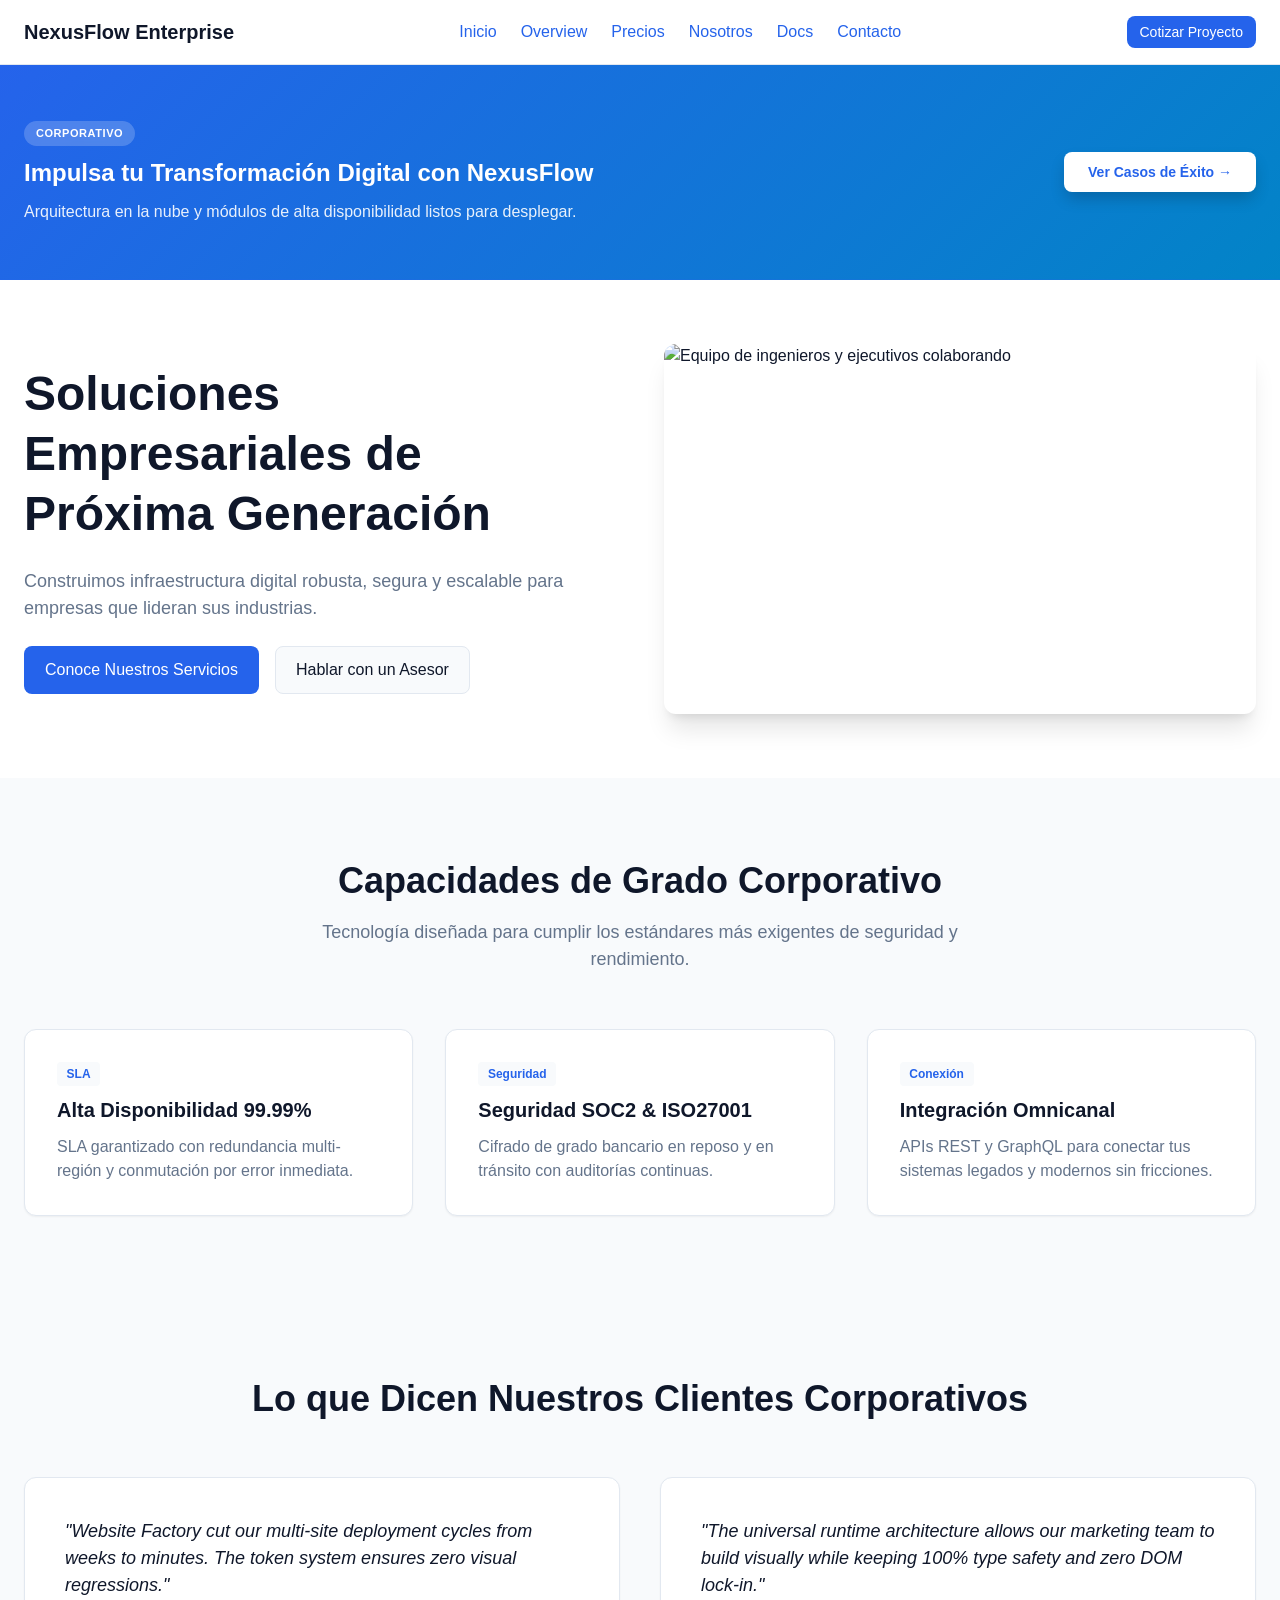
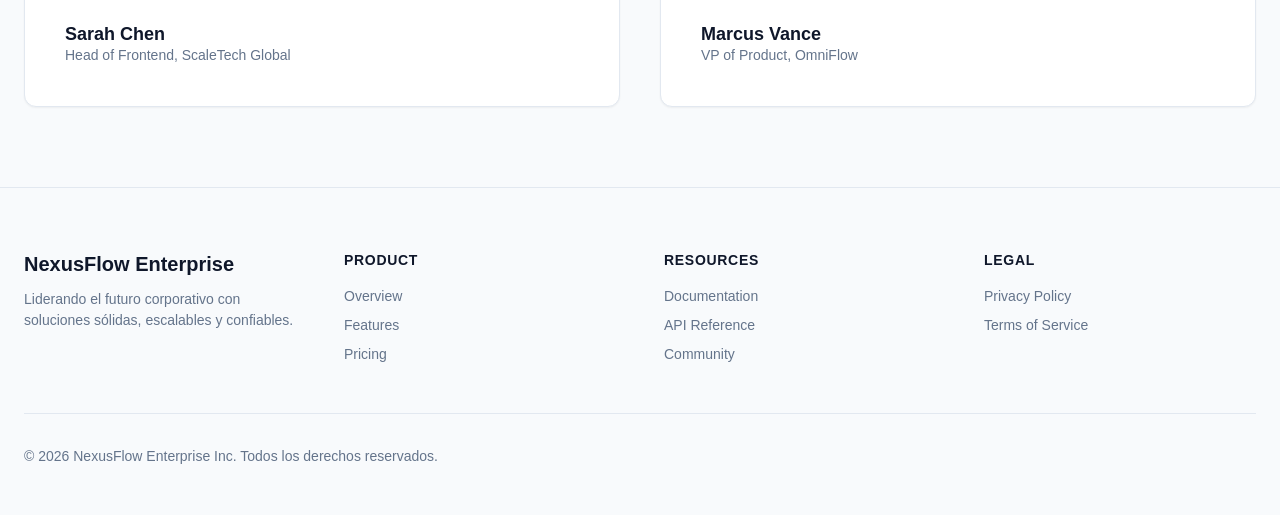
==== commit 5edc22f4: "Add files via upload" ====
--- a/index.html
+++ b/index.html
@@ -3,83 +3,14 @@
 <head>
   <meta charset="UTF-8" />
   <meta name="viewport" content="width=device-width, initial-scale=1.0" />
-  <title>NextGen Cloud — High Conversion Modular Platform</title>
-  <meta name="description" content="Streamline your operations with our high-impact modular software." />
-  <meta property="og:title" content="NextGen Cloud — High Conversion Modular Platform" />
-  <meta property="og:description" content="Streamline your operations with our high-impact modular software." />
+  <title>NexusFlow Enterprise — Plataforma Digital Corporativa</title>
+  <meta name="description" content="Liderando el futuro corporativo con soluciones sólidas, escalables y confiables." />
+  <meta property="og:title" content="NexusFlow Enterprise — Plataforma Digital Corporativa" />
+  <meta property="og:description" content="Liderando el futuro corporativo con soluciones sólidas, escalables y confiables." />
   <meta property="og:type" content="website" />
   <link rel="stylesheet" href="css/theme.css" />
 </head>
 <body>
-<link rel="preload" as="image" href="https://images.unsplash.com/photo-1434030216411-0b793f4b4173?auto=format&amp;fit=crop&amp;w=1000&amp;q=80"/><main id="root" data-wf-page="pag_mtp5swykuxe0pjbxl"><div data-wf-section="sec_mtp5swyk1x549zlkn"><section data-wf-block="banner" style="background-color:var(--wf-color-accent, var(--wf-color-primary, #4f46e5));background-image:linear-gradient(135deg, var(--wf-color-primary, #2563eb) 0%, var(--wf-color-accent, #0284c7) 100%);background-size:cover;background-position:center;background-repeat:no-repeat;color:#ffffff;padding-top:3.5rem;padding-bottom:3.5rem;position:relative;overflow:hidden"><div style="width:100%;max-width:1440px;margin-left:auto;margin-right:auto;padding-left:1.5rem;padding-right:1.5rem;padding-top:0rem;padding-bottom:0rem;box-sizing:border-box" data-wf-component="container"><div style="display:flex;flex-direction:row;align-items:center;justify-content:space-between;gap:2.5rem;flex-wrap:wrap;box-sizing:border-box" data-wf-component="stack"><div style="display:flex;flex-direction:column;align-items:stretch;justify-content:flex-start;gap:0.75rem;flex-wrap:nowrap;box-sizing:border-box;flex:1;min-width:280px" data-wf-component="stack"><span style="align-self:flex-start;background-color:rgba(255, 255, 255, 0.2);color:#ffffff;font-size:11px;font-weight:700;letter-spacing:0.05em;padding:4px 12px;border-radius:9999px;text-transform:uppercase;backdrop-filter:blur(4px)">LANZAMIENTO</span><h2 style="font-family:var(--wf-font-family-sans, sans-serif);font-size:var(--wf-font-size-2xl, 24px);font-weight:700;line-height:1.25;text-align:left;color:#ffffff;margin:0" data-wf-component="heading">¡Descuento exclusivo del 20% para primeros usuarios!</h2><p style="font-family:var(--wf-font-family-sans, sans-serif);font-size:16px;color:rgba(255, 255, 255, 0.9);line-height:1.5;text-align:left;margin:0" data-wf-component="text">Aprovecha nuestra tarifa promocional de lanzamiento por tiempo limitado.</p></div><a style="color:var(--wf-color-primary, #2563eb);text-decoration:none;cursor:pointer;font-family:inherit" data-wf-component="link" href="./pricing/"><button type="button" aria-busy="false" style="display:inline-flex;align-items:center;justify-content:center;gap:0.5rem;border-radius:var(--wf-radius-md, 6px);font-weight:700;cursor:pointer;opacity:1;padding:12px 24px;font-size:14px;height:40px;background-color:#ffffff;color:var(--wf-color-accent, var(--wf-color-primary, #4f46e5));border:none;transition:all 150ms ease;text-decoration:none;box-sizing:border-box;white-space:nowrap;box-shadow:0 8px 16px -2px rgba(0, 0, 0, 0.2)" data-wf-component="button"><span>Obtener Oferta →</span></button></a></div></div></section><header data-wf-block="header" style="width:100%;background-color:var(--wf-color-background, #ffffff);border-bottom:1px solid var(--wf-color-border, #e2e8f0);position:sticky;top:0;z-index:var(--wf-layer-sticky, 100)"><div style="width:100%;max-width:1440px;margin-left:auto;margin-right:auto;padding-left:1.5rem;padding-right:1.5rem;padding-top:1rem;padding-bottom:1rem;box-sizing:border-box" data-wf-component="container"><div style="display:flex;flex-direction:row;align-items:center;justify-content:space-between;gap:1rem;flex-wrap:nowrap;box-sizing:border-box" data-wf-component="stack"><h1 style="font-family:var(--wf-font-family-sans, sans-serif);font-size:var(--wf-font-size-xl, 24px);font-weight:700;line-height:var(--wf-line-height-tight, 1.25);text-align:left;color:var(--wf-color-text, inherit);margin:0;cursor:default" data-wf-component="heading">NextGen Cloud</h1><nav aria-label="Main Navigation"><div style="display:flex;flex-direction:row;align-items:center;justify-content:flex-start;gap:1.5rem;flex-wrap:nowrap;box-sizing:border-box" data-wf-component="stack"><a style="color:var(--wf-color-primary, #2563eb);text-decoration:none;cursor:pointer;font-family:inherit;font-weight:500" data-wf-component="link" href="./">Inicio</a><a style="color:var(--wf-color-primary, #2563eb);text-decoration:none;cursor:pointer;font-family:inherit;font-weight:500" data-wf-component="link" href="./overview/">Overview</a><a style="color:var(--wf-color-primary, #2563eb);text-decoration:none;cursor:pointer;font-family:inherit;font-weight:500" data-wf-component="link" href="#features">Features</a><a style="color:var(--wf-color-primary, #2563eb);text-decoration:none;cursor:pointer;font-family:inherit;font-weight:500" data-wf-component="link" href="./pricing/">Pricing</a><a style="color:var(--wf-color-primary, #2563eb);text-decoration:none;cursor:pointer;font-family:inherit;font-weight:500" data-wf-component="link" href="./docs/">Docs</a><a style="color:var(--wf-color-primary, #2563eb);text-decoration:none;cursor:pointer;font-family:inherit;font-weight:500" data-wf-component="link" href="./contact/">Contacto</a></div></nav><a style="color:var(--wf-color-primary, #2563eb);text-decoration:none;cursor:pointer;font-family:inherit" data-wf-component="link" href="./pricing/"><button type="button" aria-busy="false" style="display:inline-flex;align-items:center;justify-content:center;gap:0.5rem;border-radius:var(--wf-radius-md, 6px);font-weight:500;cursor:pointer;opacity:1;padding:0 0.75rem;font-size:14px;height:32px;background-color:var(--wf-color-primary, #2563eb);color:#ffffff;border:1px solid transparent;transition:all 150ms ease;text-decoration:none;box-sizing:border-box" data-wf-component="button"><span>Get Started Free</span></button></a></div></div></header><section data-wf-block="hero" style="padding-top:4rem;padding-bottom:4rem;background-color:var(--wf-color-background, #ffffff)"><div style="width:100%;max-width:1440px;margin-left:auto;margin-right:auto;padding-left:1.5rem;padding-right:1.5rem;padding-top:0rem;padding-bottom:0rem;box-sizing:border-box" data-wf-component="container"><div style="display:grid;grid-template-columns:repeat(2, minmax(0, 1fr));gap:3rem;box-sizing:border-box" data-wf-component="grid"><div style="display:flex;flex-direction:column;align-items:stretch;justify-content:center;gap:1.5rem;flex-wrap:nowrap;box-sizing:border-box" data-wf-component="stack"><h1 style="font-family:var(--wf-font-family-sans, sans-serif);font-size:var(--wf-font-size-5xl, 24px);font-weight:700;line-height:var(--wf-line-height-tight, 1.25);text-align:left;color:var(--wf-color-text, inherit);margin:0" data-wf-component="heading">Turn Every Visitor into a Loyal Customer</h1><p style="font-family:var(--wf-font-family-sans, sans-serif);font-size:var(--wf-font-size-lg, 18px);color:var(--wf-color-text-muted, #64748b);line-height:var(--wf-line-height-normal, 1.5);text-align:left;margin:0" data-wf-component="text">The all-in-one platform built for speed, conversion, and effortless modular design.</p><div style="display:flex;flex-direction:row;align-items:stretch;justify-content:flex-start;gap:1rem;flex-wrap:wrap;box-sizing:border-box" data-wf-component="stack"><a style="color:var(--wf-color-primary, #2563eb);text-decoration:none;cursor:pointer;font-family:inherit" data-wf-component="link" href="./pricing/"><button type="button" aria-busy="false" style="display:inline-flex;align-items:center;justify-content:center;gap:0.5rem;border-radius:var(--wf-radius-md, 6px);font-weight:500;cursor:pointer;opacity:1;padding:0 1.25rem;font-size:16px;height:48px;background-color:var(--wf-color-primary, #2563eb);color:#ffffff;border:1px solid transparent;transition:all 150ms ease;text-decoration:none;box-sizing:border-box" data-wf-component="button"><span>Claim 14-Day Trial</span></button></a><a style="color:var(--wf-color-primary, #2563eb);text-decoration:none;cursor:pointer;font-family:inherit" data-wf-component="link" href="#features"><button type="button" aria-busy="false" style="display:inline-flex;align-items:center;justify-content:center;gap:0.5rem;border-radius:var(--wf-radius-md, 6px);font-weight:500;cursor:pointer;opacity:1;padding:0 1.25rem;font-size:16px;height:48px;background-color:var(--wf-color-surface, #f8fafc);color:var(--wf-color-text, #0f172a);border:1px solid var(--wf-color-border, #e2e8f0);transition:all 150ms ease;text-decoration:none;box-sizing:border-box" data-wf-component="button"><span>Explore Highlights</span></button></a></div></div><div style="display:flex;flex-direction:column;align-items:center;justify-content:center;gap:1rem;flex-wrap:nowrap;box-sizing:border-box" data-wf-component="stack"><img src="https://images.unsplash.com/photo-1460925895917-afdab827c52f?auto=format&amp;fit=crop&amp;w=1200&amp;q=80" alt="Growth Analytics Performance Overview" loading="lazy" style="max-width:100%;height:auto;aspect-ratio:16/10;object-fit:cover;border-radius:var(--wf-radius-lg, 12px);display:block;box-shadow:var(--wf-shadow-xl, 0 20px 25px -5px rgb(0 0 0 / 0.1));width:100%" data-wf-component="image"/></div></div></div></section><section data-wf-block="features" style="padding-top:5rem;padding-bottom:5rem;background-color:var(--wf-color-surface, #f8fafc)"><div style="width:100%;max-width:1440px;margin-left:auto;margin-right:auto;padding-left:1.5rem;padding-right:1.5rem;padding-top:0rem;padding-bottom:0rem;box-sizing:border-box" data-wf-component="container"><div style="display:flex;flex-direction:column;align-items:center;justify-content:flex-start;gap:1rem;flex-wrap:nowrap;box-sizing:border-box;text-align:center;margin-bottom:3.5rem" data-wf-component="stack"><h2 style="font-family:var(--wf-font-family-sans, sans-serif);font-size:var(--wf-font-size-4xl, 24px);font-weight:700;line-height:var(--wf-line-height-tight, 1.25);text-align:center;color:var(--wf-color-text, inherit);margin:0" data-wf-component="heading">Everything You Need to Scale</h2><p style="font-family:var(--wf-font-family-sans, sans-serif);font-size:var(--wf-font-size-lg, 18px);color:var(--wf-color-text-muted, #64748b);line-height:var(--wf-line-height-normal, 1.5);text-align:center;margin:0;max-width:700px" data-wf-component="text">Designed meticulously for developers, founders, and digital teams.</p></div><div style="display:grid;grid-template-columns:repeat(3, minmax(0, 1fr));gap:2rem;box-sizing:border-box" data-wf-component="grid"><div style="background-color:var(--wf-color-background, #ffffff);border:1px solid var(--wf-color-border, #e2e8f0);border-radius:var(--wf-radius-lg, 12px);padding:2rem;box-shadow:var(--wf-shadow-sm, 0 1px 2px 0 rgb(0 0 0 / 0.05))"><div style="display:flex;flex-direction:column;align-items:stretch;justify-content:flex-start;gap:0.75rem;flex-wrap:nowrap;box-sizing:border-box" data-wf-component="stack"><span style="display:inline-block;align-self:flex-start;font-size:12px;font-weight:600;color:var(--wf-color-primary, #2563eb);background-color:var(--wf-color-surface, #f1f5f9);padding:0.2rem 0.6rem;border-radius:var(--wf-radius-sm, 4px)">Fast</span><h3 style="font-family:var(--wf-font-family-sans, sans-serif);font-size:var(--wf-font-size-xl, 24px);font-weight:600;line-height:var(--wf-line-height-tight, 1.25);text-align:left;color:var(--wf-color-text, inherit);margin:0" data-wf-component="heading">Lightning Fast</h3><p style="font-family:var(--wf-font-family-sans, sans-serif);font-size:var(--wf-font-size-base, 16px);color:var(--wf-color-text-muted, #64748b);line-height:var(--wf-line-height-normal, 1.5);text-align:left;margin:0" data-wf-component="text">Zero bloated scripts, sub-second latency worldwide.</p></div></div><div style="background-color:var(--wf-color-background, #ffffff);border:1px solid var(--wf-color-border, #e2e8f0);border-radius:var(--wf-radius-lg, 12px);padding:2rem;box-shadow:var(--wf-shadow-sm, 0 1px 2px 0 rgb(0 0 0 / 0.05))"><div style="display:flex;flex-direction:column;align-items:stretch;justify-content:flex-start;gap:0.75rem;flex-wrap:nowrap;box-sizing:border-box" data-wf-component="stack"><span style="display:inline-block;align-self:flex-start;font-size:12px;font-weight:600;color:var(--wf-color-primary, #2563eb);background-color:var(--wf-color-surface, #f1f5f9);padding:0.2rem 0.6rem;border-radius:var(--wf-radius-sm, 4px)">Flexible</span><h3 style="font-family:var(--wf-font-family-sans, sans-serif);font-size:var(--wf-font-size-xl, 24px);font-weight:600;line-height:var(--wf-line-height-tight, 1.25);text-align:left;color:var(--wf-color-text, inherit);margin:0" data-wf-component="heading">Modular Architecture</h3><p style="font-family:var(--wf-font-family-sans, sans-serif);font-size:var(--wf-font-size-base, 16px);color:var(--wf-color-text-muted, #64748b);line-height:var(--wf-line-height-normal, 1.5);text-align:left;margin:0" data-wf-component="text">Swap design tokens, schemas and visual blocks effortlessly.</p></div></div><div style="background-color:var(--wf-color-background, #ffffff);border:1px solid var(--wf-color-border, #e2e8f0);border-radius:var(--wf-radius-lg, 12px);padding:2rem;box-shadow:var(--wf-shadow-sm, 0 1px 2px 0 rgb(0 0 0 / 0.05))"><div style="display:flex;flex-direction:column;align-items:stretch;justify-content:flex-start;gap:0.75rem;flex-wrap:nowrap;box-sizing:border-box" data-wf-component="stack"><span style="display:inline-block;align-self:flex-start;font-size:12px;font-weight:600;color:var(--wf-color-primary, #2563eb);background-color:var(--wf-color-surface, #f1f5f9);padding:0.2rem 0.6rem;border-radius:var(--wf-radius-sm, 4px)">Clean</span><h3 style="font-family:var(--wf-font-family-sans, sans-serif);font-size:var(--wf-font-size-xl, 24px);font-weight:600;line-height:var(--wf-line-height-tight, 1.25);text-align:left;color:var(--wf-color-text, inherit);margin:0" data-wf-component="heading">Deterministic Export</h3><p style="font-family:var(--wf-font-family-sans, sans-serif);font-size:var(--wf-font-size-base, 16px);color:var(--wf-color-text-muted, #64748b);line-height:var(--wf-line-height-normal, 1.5);text-align:left;margin:0" data-wf-component="text">Export to production HTML, CSS bundles and zip distribution in 1 click.</p></div></div></div></div></section><section data-wf-block="testimonials" style="padding-top:5rem;padding-bottom:5rem;background-color:var(--wf-color-surface, #f8fafc)"><div style="width:100%;max-width:1440px;margin-left:auto;margin-right:auto;padding-left:1.5rem;padding-right:1.5rem;padding-top:0rem;padding-bottom:0rem;box-sizing:border-box" data-wf-component="container"><h2 style="font-family:var(--wf-font-family-sans, sans-serif);font-size:var(--wf-font-size-4xl, 24px);font-weight:700;line-height:var(--wf-line-height-tight, 1.25);text-align:center;color:var(--wf-color-text, inherit);margin:0;margin-bottom:3.5rem" data-wf-component="heading">Trusted by 10,000+ Innovators Worldwide</h2><div style="display:grid;grid-template-columns:repeat(2, minmax(0, 1fr));gap:2.5rem;box-sizing:border-box" data-wf-component="grid"><div style="background-color:var(--wf-color-background, #ffffff);border:1px solid var(--wf-color-border, #e2e8f0);border-radius:var(--wf-radius-lg, 12px);padding:2.5rem;box-shadow:var(--wf-shadow-sm, 0 1px 2px 0 rgb(0 0 0 / 0.05))"><div style="display:flex;flex-direction:column;align-items:stretch;justify-content:flex-start;gap:1.5rem;flex-wrap:nowrap;box-sizing:border-box" data-wf-component="stack"><p style="font-family:var(--wf-font-family-sans, sans-serif);font-size:var(--wf-font-size-lg, 18px);color:var(--wf-color-text, #0f172a);line-height:var(--wf-line-height-normal, 1.5);text-align:left;margin:0;font-style:italic" data-wf-component="text">&quot;Website Factory cut our multi-site deployment cycles from weeks to minutes. The token system ensures zero visual regressions.&quot;</p><div><h4 style="font-family:var(--wf-font-family-sans, sans-serif);font-size:var(--wf-font-size-lg, 24px);font-weight:600;line-height:var(--wf-line-height-tight, 1.25);text-align:left;color:var(--wf-color-text, inherit);margin:0" data-wf-component="heading">Sarah Chen</h4><p style="font-family:var(--wf-font-family-sans, sans-serif);font-size:var(--wf-font-size-sm, 14px);color:var(--wf-color-text-muted, #64748b);line-height:var(--wf-line-height-normal, 1.5);text-align:left;margin:0" data-wf-component="text">Head of Frontend, ScaleTech Global</p></div></div></div><div style="background-color:var(--wf-color-background, #ffffff);border:1px solid var(--wf-color-border, #e2e8f0);border-radius:var(--wf-radius-lg, 12px);padding:2.5rem;box-shadow:var(--wf-shadow-sm, 0 1px 2px 0 rgb(0 0 0 / 0.05))"><div style="display:flex;flex-direction:column;align-items:stretch;justify-content:flex-start;gap:1.5rem;flex-wrap:nowrap;box-sizing:border-box" data-wf-component="stack"><p style="font-family:var(--wf-font-family-sans, sans-serif);font-size:var(--wf-font-size-lg, 18px);color:var(--wf-color-text, #0f172a);line-height:var(--wf-line-height-normal, 1.5);text-align:left;margin:0;font-style:italic" data-wf-component="text">&quot;The universal runtime architecture allows our marketing team to build visually while keeping 100% type safety and zero DOM lock-in.&quot;</p><div><h4 style="font-family:var(--wf-font-family-sans, sans-serif);font-size:var(--wf-font-size-lg, 24px);font-weight:600;line-height:var(--wf-line-height-tight, 1.25);text-align:left;color:var(--wf-color-text, inherit);margin:0" data-wf-component="heading">Marcus Vance</h4><p style="font-family:var(--wf-font-family-sans, sans-serif);font-size:var(--wf-font-size-sm, 14px);color:var(--wf-color-text-muted, #64748b);line-height:var(--wf-line-height-normal, 1.5);text-align:left;margin:0" data-wf-component="text">VP of Product, OmniFlow</p></div></div></div></div></div></section><section data-wf-block="pricing" style="padding-top:5rem;padding-bottom:5rem;background-color:var(--wf-color-background, #ffffff)"><div style="width:100%;max-width:1440px;margin-left:auto;margin-right:auto;padding-left:1.5rem;padding-right:1.5rem;padding-top:0rem;padding-bottom:0rem;box-sizing:border-box" data-wf-component="container"><div style="display:flex;flex-direction:column;align-items:center;justify-content:flex-start;gap:1rem;flex-wrap:nowrap;box-sizing:border-box;text-align:center;margin-bottom:3.5rem" data-wf-component="stack"><h2 style="font-family:var(--wf-font-family-sans, sans-serif);font-size:var(--wf-font-size-4xl, 24px);font-weight:700;line-height:var(--wf-line-height-tight, 1.25);text-align:center;color:var(--wf-color-text, inherit);margin:0" data-wf-component="heading">Transparent, Predictable Investment</h2><p style="font-family:var(--wf-font-family-sans, sans-serif);font-size:var(--wf-font-size-lg, 18px);color:var(--wf-color-text-muted, #64748b);line-height:var(--wf-line-height-normal, 1.5);text-align:center;margin:0;max-width:650px" data-wf-component="text">Choose the right tier to accelerate your business growth.</p></div><div style="display:grid;grid-template-columns:repeat(3, minmax(0, 1fr));gap:2rem;box-sizing:border-box" data-wf-component="grid"><div style="background-color:var(--wf-color-background, #ffffff);border:1px solid var(--wf-color-border, #e2e8f0);border-radius:var(--wf-radius-lg, 12px);padding:2.5rem 2rem;position:relative;box-shadow:var(--wf-shadow-sm, 0 1px 2px 0 rgb(0 0 0 / 0.05))"><div style="display:flex;flex-direction:column;align-items:stretch;justify-content:flex-start;gap:1.5rem;flex-wrap:nowrap;box-sizing:border-box" data-wf-component="stack"><div><h3 style="font-family:var(--wf-font-family-sans, sans-serif);font-size:var(--wf-font-size-2xl, 24px);font-weight:700;line-height:var(--wf-line-height-tight, 1.25);text-align:left;color:var(--wf-color-text, inherit);margin:0" data-wf-component="heading">Starter</h3><p style="font-family:var(--wf-font-family-sans, sans-serif);font-size:var(--wf-font-size-sm, 14px);color:var(--wf-color-text-muted, #64748b);line-height:var(--wf-line-height-normal, 1.5);text-align:left;margin:0;margin-top:0.5rem" data-wf-component="text">Ideal for independent developers and creative portfolios.</p></div><div style="display:flex;align-items:baseline;gap:0.25rem"><span style="font-size:36px;font-weight:800">$29</span><span style="color:var(--wf-color-text-muted, #64748b)">/mo</span></div><ul style="list-style:none;padding:0;margin:0;display:flex;flex-direction:column;gap:0.75rem"><li style="display:flex;align-items:center;gap:0.5rem;font-size:14px"><span style="color:var(--wf-color-success, #16a34a)">✓</span><span>Up to 5 Projects</span></li><li style="display:flex;align-items:center;gap:0.5rem;font-size:14px"><span style="color:var(--wf-color-success, #16a34a)">✓</span><span>Standard Token Set</span></li><li style="display:flex;align-items:center;gap:0.5rem;font-size:14px"><span style="color:var(--wf-color-success, #16a34a)">✓</span><span>Community Support</span></li><li style="display:flex;align-items:center;gap:0.5rem;font-size:14px"><span style="color:var(--wf-color-success, #16a34a)">✓</span><span>Static Export</span></li></ul><a style="color:var(--wf-color-primary, #2563eb);text-decoration:none;cursor:pointer;font-family:inherit;width:100%" data-wf-component="link" href="#starter"><button type="button" aria-busy="false" style="display:inline-flex;align-items:center;justify-content:center;gap:0.5rem;border-radius:var(--wf-radius-md, 6px);font-weight:500;cursor:pointer;opacity:1;padding:0 1rem;font-size:14px;height:40px;background-color:transparent;color:var(--wf-color-primary, #2563eb);border:1px solid var(--wf-color-primary, #2563eb);transition:all 150ms ease;text-decoration:none;box-sizing:border-box;width:100%" data-wf-component="button"><span>Get Started</span></button></a></div></div><div style="background-color:var(--wf-color-background, #ffffff);border:2px solid var(--wf-color-primary, #2563eb);border-radius:var(--wf-radius-lg, 12px);padding:2.5rem 2rem;position:relative;box-shadow:var(--wf-shadow-lg, 0 10px 15px -3px rgb(0 0 0 / 0.1))"><span style="position:absolute;top:-12px;left:50%;transform:translateX(-50%);background-color:var(--wf-color-primary, #2563eb);color:#ffffff;font-size:12px;font-weight:700;padding:0.25rem 0.75rem;border-radius:9999px">MOST POPULAR</span><div style="display:flex;flex-direction:column;align-items:stretch;justify-content:flex-start;gap:1.5rem;flex-wrap:nowrap;box-sizing:border-box" data-wf-component="stack"><div><h3 style="font-family:var(--wf-font-family-sans, sans-serif);font-size:var(--wf-font-size-2xl, 24px);font-weight:700;line-height:var(--wf-line-height-tight, 1.25);text-align:left;color:var(--wf-color-text, inherit);margin:0" data-wf-component="heading">Professional</h3><p style="font-family:var(--wf-font-family-sans, sans-serif);font-size:var(--wf-font-size-sm, 14px);color:var(--wf-color-text-muted, #64748b);line-height:var(--wf-line-height-normal, 1.5);text-align:left;margin:0;margin-top:0.5rem" data-wf-component="text">Designed for fast-moving agencies and modern product teams.</p></div><div style="display:flex;align-items:baseline;gap:0.25rem"><span style="font-size:36px;font-weight:800">$99</span><span style="color:var(--wf-color-text-muted, #64748b)">/mo</span></div><ul style="list-style:none;padding:0;margin:0;display:flex;flex-direction:column;gap:0.75rem"><li style="display:flex;align-items:center;gap:0.5rem;font-size:14px"><span style="color:var(--wf-color-success, #16a34a)">✓</span><span>Unlimited Projects</span></li><li style="display:flex;align-items:center;gap:0.5rem;font-size:14px"><span style="color:var(--wf-color-success, #16a34a)">✓</span><span>Custom Design Themes</span></li><li style="display:flex;align-items:center;gap:0.5rem;font-size:14px"><span style="color:var(--wf-color-success, #16a34a)">✓</span><span>Full Plugin API</span></li><li style="display:flex;align-items:center;gap:0.5rem;font-size:14px"><span style="color:var(--wf-color-success, #16a34a)">✓</span><span>High-Speed CDN Hosting</span></li></ul><a style="color:var(--wf-color-primary, #2563eb);text-decoration:none;cursor:pointer;font-family:inherit;width:100%" data-wf-component="link" href="#pro"><button type="button" aria-busy="false" style="display:inline-flex;align-items:center;justify-content:center;gap:0.5rem;border-radius:var(--wf-radius-md, 6px);font-weight:500;cursor:pointer;opacity:1;padding:0 1rem;font-size:14px;height:40px;background-color:var(--wf-color-primary, #2563eb);color:#ffffff;border:1px solid transparent;transition:all 150ms ease;text-decoration:none;box-sizing:border-box;width:100%" data-wf-component="button"><span>Start Pro Trial</span></button></a></div></div><div style="background-color:var(--wf-color-background, #ffffff);border:1px solid var(--wf-color-border, #e2e8f0);border-radius:var(--wf-radius-lg, 12px);padding:2.5rem 2rem;position:relative;box-shadow:var(--wf-shadow-sm, 0 1px 2px 0 rgb(0 0 0 / 0.05))"><div style="display:flex;flex-direction:column;align-items:stretch;justify-content:flex-start;gap:1.5rem;flex-wrap:nowrap;box-sizing:border-box" data-wf-component="stack"><div><h3 style="font-family:var(--wf-font-family-sans, sans-serif);font-size:var(--wf-font-size-2xl, 24px);font-weight:700;line-height:var(--wf-line-height-tight, 1.25);text-align:left;color:var(--wf-color-text, inherit);margin:0" data-wf-component="heading">Enterprise</h3><p style="font-family:var(--wf-font-family-sans, sans-serif);font-size:var(--wf-font-size-sm, 14px);color:var(--wf-color-text-muted, #64748b);line-height:var(--wf-line-height-normal, 1.5);text-align:left;margin:0;margin-top:0.5rem" data-wf-component="text">Maximum resilience, dedicated support, and custom governance.</p></div><div style="display:flex;align-items:baseline;gap:0.25rem"><span style="font-size:36px;font-weight:800">$299</span><span style="color:var(--wf-color-text-muted, #64748b)">/mo</span></div><ul style="list-style:none;padding:0;margin:0;display:flex;flex-direction:column;gap:0.75rem"><li style="display:flex;align-items:center;gap:0.5rem;font-size:14px"><span style="color:var(--wf-color-success, #16a34a)">✓</span><span>Dedicated Architecture</span></li><li style="display:flex;align-items:center;gap:0.5rem;font-size:14px"><span style="color:var(--wf-color-success, #16a34a)">✓</span><span>SLA 99.99%</span></li><li style="display:flex;align-items:center;gap:0.5rem;font-size:14px"><span style="color:var(--wf-color-success, #16a34a)">✓</span><span>SSO &amp; Audit Logs</span></li><li style="display:flex;align-items:center;gap:0.5rem;font-size:14px"><span style="color:var(--wf-color-success, #16a34a)">✓</span><span>Direct Engineer Access</span></li></ul><a style="color:var(--wf-color-primary, #2563eb);text-decoration:none;cursor:pointer;font-family:inherit;width:100%" data-wf-component="link" href="#enterprise"><button type="button" aria-busy="false" style="display:inline-flex;align-items:center;justify-content:center;gap:0.5rem;border-radius:var(--wf-radius-md, 6px);font-weight:500;cursor:pointer;opacity:1;padding:0 1rem;font-size:14px;height:40px;background-color:transparent;color:var(--wf-color-primary, #2563eb);border:1px solid var(--wf-color-primary, #2563eb);transition:all 150ms ease;text-decoration:none;box-sizing:border-box;width:100%" data-wf-component="button"><span>Contact Sales</span></button></a></div></div></div></div></section><section data-wf-block="faq" style="padding-top:5rem;padding-bottom:5rem;background-color:var(--wf-color-background, #ffffff)"><div style="width:100%;max-width:800px;margin-left:auto;margin-right:auto;padding-left:1.5rem;padding-right:1.5rem;padding-top:0rem;padding-bottom:0rem;box-sizing:border-box" data-wf-component="container"><div style="display:flex;flex-direction:column;align-items:center;justify-content:flex-start;gap:1rem;flex-wrap:nowrap;box-sizing:border-box;text-align:center;margin-bottom:3.5rem" data-wf-component="stack"><h2 style="font-family:var(--wf-font-family-sans, sans-serif);font-size:var(--wf-font-size-4xl, 24px);font-weight:700;line-height:var(--wf-line-height-tight, 1.25);text-align:center;color:var(--wf-color-text, inherit);margin:0" data-wf-component="heading">Frequently Asked Questions</h2><p style="font-family:var(--wf-font-family-sans, sans-serif);font-size:var(--wf-font-size-lg, 18px);color:var(--wf-color-text-muted, #64748b);line-height:var(--wf-line-height-normal, 1.5);text-align:center;margin:0" data-wf-component="text">Everything you need to know about our technology and licensing.</p></div><div style="display:flex;flex-direction:column;align-items:stretch;justify-content:flex-start;gap:1.5rem;flex-wrap:nowrap;box-sizing:border-box" data-wf-component="stack"><div style="border:1px solid var(--wf-color-border, #e2e8f0);border-radius:var(--wf-radius-md, 8px);padding:1.5rem 2rem;background-color:var(--wf-color-surface, #f8fafc)"><div style="display:flex;flex-direction:column;align-items:stretch;justify-content:flex-start;gap:0.75rem;flex-wrap:nowrap;box-sizing:border-box" data-wf-component="stack"><h4 style="font-family:var(--wf-font-family-sans, sans-serif);font-size:var(--wf-font-size-lg, 24px);font-weight:600;line-height:var(--wf-line-height-tight, 1.25);text-align:left;color:var(--wf-color-text, inherit);margin:0" data-wf-component="heading">Is the core domain model tied to React or next.js?</h4><p style="font-family:var(--wf-font-family-sans, sans-serif);font-size:var(--wf-font-size-base, 16px);color:var(--wf-color-text-muted, #64748b);line-height:1.6;text-align:left;margin:0" data-wf-component="text">No. As specified in Document 101, @website-factory/core is 100% pure TypeScript and has zero dependencies on React, DOM, or CSS.</p></div></div><div style="border:1px solid var(--wf-color-border, #e2e8f0);border-radius:var(--wf-radius-md, 8px);padding:1.5rem 2rem;background-color:var(--wf-color-surface, #f8fafc)"><div style="display:flex;flex-direction:column;align-items:stretch;justify-content:flex-start;gap:0.75rem;flex-wrap:nowrap;box-sizing:border-box" data-wf-component="stack"><h4 style="font-family:var(--wf-font-family-sans, sans-serif);font-size:var(--wf-font-size-lg, 24px);font-weight:600;line-height:var(--wf-line-height-tight, 1.25);text-align:left;color:var(--wf-color-text, inherit);margin:0" data-wf-component="heading">Can I export sites to purely static HTML and CSS bundles?</h4><p style="font-family:var(--wf-font-family-sans, sans-serif);font-size:var(--wf-font-size-base, 16px);color:var(--wf-color-text-muted, #64748b);line-height:1.6;text-align:left;margin:0" data-wf-component="text">Yes. The single rendering truth ensures that projects can be exported cleanly to standalone static bundles with zero server-side lock-in.</p></div></div><div style="border:1px solid var(--wf-color-border, #e2e8f0);border-radius:var(--wf-radius-md, 8px);padding:1.5rem 2rem;background-color:var(--wf-color-surface, #f8fafc)"><div style="display:flex;flex-direction:column;align-items:stretch;justify-content:flex-start;gap:0.75rem;flex-wrap:nowrap;box-sizing:border-box" data-wf-component="stack"><h4 style="font-family:var(--wf-font-family-sans, sans-serif);font-size:var(--wf-font-size-lg, 24px);font-weight:600;line-height:var(--wf-line-height-tight, 1.25);text-align:left;color:var(--wf-color-text, inherit);margin:0" data-wf-component="heading">How do responsive variants work across breakpoints?</h4><p style="font-family:var(--wf-font-family-sans, sans-serif);font-size:var(--wf-font-size-base, 16px);color:var(--wf-color-text-muted, #64748b);line-height:1.6;text-align:left;margin:0" data-wf-component="text">Responsive overrides cascade seamlessly from wide down to mobile. Components are not duplicated across breakpoints; only their props and token assignments adapt.</p></div></div></div></div></section><section data-wf-block="funnel" style="padding-top:5rem;padding-bottom:5rem;background-color:var(--wf-color-background, #ffffff);position:relative;overflow:hidden"><div style="width:100%;max-width:1440px;margin-left:auto;margin-right:auto;padding-left:1.5rem;padding-right:1.5rem;padding-top:0rem;padding-bottom:0rem;box-sizing:border-box" data-wf-component="container"><div style="display:grid;grid-template-columns:repeat(auto-fit, minmax(320px, 1fr));gap:3.5rem;align-items:center"><div style="display:flex;flex-direction:column;gap:1.25rem"><span style="align-self:flex-start;background-color:rgba(37, 99, 235, 0.12);color:var(--wf-color-primary, #2563eb);font-size:12px;font-weight:800;letter-spacing:0.05em;padding:6px 14px;border-radius:9999px;text-transform:uppercase">🎁 RECURSO GRATUITO EXCLUSIVO</span><h2 style="font-family:var(--wf-font-family-sans, sans-serif);font-size:var(--wf-font-size-4xl, 24px);font-weight:700;line-height:1.2;text-align:left;color:var(--wf-color-text, inherit);margin:0" data-wf-component="heading">Descarga Nuestra Guía Práctica de Crecimiento Acelerado</h2><p style="font-family:var(--wf-font-family-sans, sans-serif);font-size:var(--wf-font-size-lg, 18px);color:var(--wf-color-text-muted, #64748b);line-height:var(--wf-line-height-normal, 1.5);text-align:left;margin:0" data-wf-component="text">Completa tus datos para recibir acceso inmediato al recurso descargable y plantillas listas para usar.</p><div style="display:flex;flex-direction:column;gap:0.6rem;margin-top:0.5rem"><div style="display:flex;align-items:center;gap:0.6rem;font-size:14px;color:#334155"><span style="color:#16a34a;font-weight:800;font-size:16px">✓</span><span>Estrategias probadas de alta conversión paso a paso</span></div><div style="display:flex;align-items:center;gap:0.6rem;font-size:14px;color:#334155"><span style="color:#16a34a;font-weight:800;font-size:16px">✓</span><span>Plantillas y listas de verificación 100% editables</span></div><div style="display:flex;align-items:center;gap:0.6rem;font-size:14px;color:#334155"><span style="color:#16a34a;font-weight:800;font-size:16px">✓</span><span>Acceso directo y gratuito sin cargos ocultos</span></div></div><form style="margin-top:1rem;padding:1.75rem;background-color:var(--wf-color-surface, #f8fafc);border:1px solid var(--wf-color-border, #e2e8f0);border-radius:12px;display:flex;flex-direction:column;gap:1rem;box-shadow:0 10px 25px -5px rgba(0, 0, 0, 0.05)"><div style="display:flex;flex-direction:column;gap:4px"><label style="font-size:12px;font-weight:700;color:#334155">Tu Nombre:</label><input type="text" required="" placeholder="Tu nombre de pila" style="padding:10px 14px;border-radius:8px;border:1px solid #cbd5e1;font-size:14px;background-color:#ffffff" value=""/></div><div style="display:flex;flex-direction:column;gap:4px"><label style="font-size:12px;font-weight:700;color:#334155">Tu Mejor Correo:</label><input type="email" required="" placeholder="ejemplo@correo.com" style="padding:10px 14px;border-radius:8px;border:1px solid #cbd5e1;font-size:14px;background-color:#ffffff" value=""/></div><button type="submit" aria-busy="false" style="display:inline-flex;align-items:center;justify-content:center;gap:0.5rem;border-radius:var(--wf-radius-md, 6px);font-weight:700;cursor:pointer;opacity:1;padding:0 1.25rem;font-size:15px;height:48px;background-color:var(--wf-color-primary, #2563eb);color:#ffffff;border:1px solid transparent;transition:all 150ms ease;text-decoration:none;box-sizing:border-box;margin-top:0.25rem;box-shadow:0 4px 12px rgba(37, 99, 235, 0.35)" data-wf-component="button"><span>¡Obtener Mi Freebie Gratis! 📥</span></button><div style="text-align:center;font-size:11px;color:#94a3b8">🔒 Respetamos tu privacidad. Cero spam. Puedes darte de baja cuando quieras.</div></form></div><div style="display:flex;justify-content:center;align-items:center"><div style="position:relative;max-width:440px;border-radius:16px;overflow:hidden;box-shadow:0 25px 50px -12px rgba(0, 0, 0, 0.25);border:1px solid #e2e8f0"><img src="https://images.unsplash.com/photo-1434030216411-0b793f4b4173?auto=format&amp;fit=crop&amp;w=1000&amp;q=80" alt="Mockup del recurso descargable gratuito" style="width:100%;height:auto;display:block;aspect-ratio:4/3;object-fit:cover"/><div style="position:absolute;bottom:0;left:0;right:0;padding:1rem;background:linear-gradient(to top, rgba(15, 23, 42, 0.85), transparent);color:#ffffff;font-size:12px;font-weight:600">⚡ Descarga directa en la siguiente pantalla</div></div></div></div></div></section><footer data-wf-block="footer" style="background-color:var(--wf-color-surface, #f8fafc);border-top:1px solid var(--wf-color-border, #e2e8f0);padding-top:4rem;padding-bottom:3rem"><div style="width:100%;max-width:1440px;margin-left:auto;margin-right:auto;padding-left:1.5rem;padding-right:1.5rem;padding-top:0rem;padding-bottom:0rem;box-sizing:border-box" data-wf-component="container"><div style="display:grid;grid-template-columns:repeat(4, minmax(0, 1fr));gap:3rem;box-sizing:border-box;margin-bottom:3rem" data-wf-component="grid"><div><h3 style="font-family:var(--wf-font-family-sans, sans-serif);font-size:var(--wf-font-size-xl, 24px);font-weight:700;line-height:var(--wf-line-height-tight, 1.25);text-align:left;color:var(--wf-color-text, inherit);margin:0" data-wf-component="heading">NextGen Cloud</h3><p style="font-family:var(--wf-font-family-sans, sans-serif);font-size:var(--wf-font-size-sm, 14px);color:var(--wf-color-text-muted, #64748b);line-height:var(--wf-line-height-normal, 1.5);text-align:left;margin:0;margin-top:0.75rem" data-wf-component="text">Liderando el futuro corporativo con soluciones sólidas, escalables y confiables.</p></div><div><h4 style="font-family:var(--wf-font-family-sans, sans-serif);font-size:var(--wf-font-size-sm, 24px);font-weight:700;line-height:var(--wf-line-height-tight, 1.25);text-align:left;color:var(--wf-color-text, inherit);margin:0;text-transform:uppercase;letter-spacing:0.05em;margin-bottom:1rem" data-wf-component="heading">Product</h4><div style="display:flex;flex-direction:column;align-items:stretch;justify-content:flex-start;gap:0.5rem;flex-wrap:nowrap;box-sizing:border-box" data-wf-component="stack"><a style="color:var(--wf-color-text-muted, #64748b);text-decoration:none;cursor:pointer;font-family:inherit;font-size:14px" data-wf-component="link" href="./overview/">Overview</a><a style="color:var(--wf-color-text-muted, #64748b);text-decoration:none;cursor:pointer;font-family:inherit;font-size:14px" data-wf-component="link" href="#features">Features</a><a style="color:var(--wf-color-text-muted, #64748b);text-decoration:none;cursor:pointer;font-family:inherit;font-size:14px" data-wf-component="link" href="./pricing/">Pricing</a></div></div><div><h4 style="font-family:var(--wf-font-family-sans, sans-serif);font-size:var(--wf-font-size-sm, 24px);font-weight:700;line-height:var(--wf-line-height-tight, 1.25);text-align:left;color:var(--wf-color-text, inherit);margin:0;text-transform:uppercase;letter-spacing:0.05em;margin-bottom:1rem" data-wf-component="heading">Resources</h4><div style="display:flex;flex-direction:column;align-items:stretch;justify-content:flex-start;gap:0.5rem;flex-wrap:nowrap;box-sizing:border-box" data-wf-component="stack"><a style="color:var(--wf-color-text-muted, #64748b);text-decoration:none;cursor:pointer;font-family:inherit;font-size:14px" data-wf-component="link" href="./docs/">Documentation</a><a style="color:var(--wf-color-text-muted, #64748b);text-decoration:none;cursor:pointer;font-family:inherit;font-size:14px" data-wf-component="link" href="./api/">API Reference</a><a style="color:var(--wf-color-text-muted, #64748b);text-decoration:none;cursor:pointer;font-family:inherit;font-size:14px" data-wf-component="link" href="./community/">Community</a></div></div><div><h4 style="font-family:var(--wf-font-family-sans, sans-serif);font-size:var(--wf-font-size-sm, 24px);font-weight:700;line-height:var(--wf-line-height-tight, 1.25);text-align:left;color:var(--wf-color-text, inherit);margin:0;text-transform:uppercase;letter-spacing:0.05em;margin-bottom:1rem" data-wf-component="heading">Legal</h4><div style="display:flex;flex-direction:column;align-items:stretch;justify-content:flex-start;gap:0.5rem;flex-wrap:nowrap;box-sizing:border-box" data-wf-component="stack"><a style="color:var(--wf-color-text-muted, #64748b);text-decoration:none;cursor:pointer;font-family:inherit;font-size:14px" data-wf-component="link" href="./privacy/">Privacy Policy</a><a style="color:var(--wf-color-text-muted, #64748b);text-decoration:none;cursor:pointer;font-family:inherit;font-size:14px" data-wf-component="link" href="./terms/">Terms of Service</a></div></div></div><div style="border-top:1px solid var(--wf-color-border, #e2e8f0);padding-top:2rem;text-align:center"><p style="font-family:var(--wf-font-family-sans, sans-serif);font-size:var(--wf-font-size-sm, 14px);color:var(--wf-color-text-muted, #64748b);line-height:var(--wf-line-height-normal, 1.5);text-align:left;margin:0" data-wf-component="text">© 2026 NextGen Cloud Inc. Todos los derechos reservados.</p></div></div></footer></div></main>
-<script>
-(function () {
-  var form = document.querySelector('[data-wf-block="funnel"] form');
-  if (!form) return;
-
-  // Prevent native submit; we handle everything in JS
-  form.setAttribute('onsubmit', 'return false;');
-
-  form.addEventListener('submit', async function (e) {
-    e.preventDefault();
-
-    var nameInput  = form.querySelector('input[type="text"]');
-    var emailInput = form.querySelector('input[type="email"]');
-    var name  = nameInput  ? nameInput.value.trim()  : '';
-    var email = emailInput ? emailInput.value.trim() : '';
-
-    if (!name || !email) return;
-
-    var submitBtn = form.querySelector('button[type="submit"], button');
-    if (submitBtn) { submitBtn.disabled = true; submitBtn.textContent = 'Preparando tu acceso...'; }
-
-    // Save lead context for Thank-You page
-    try {
-      sessionStorage.setItem('wf_funnel_lead', JSON.stringify({
-        name: name,
-        email: email,
-        freebieUrl: "",
-        submittedAt: new Date().toISOString()
-      }));
-    } catch (_) {}
-
-    // Send to Supabase (non-blocking)
-    var supabaseUrl  = "https://fwlpggmavtwmqwlbglzb.supabase.co";
-    var anonKey      = "eyJhbGciOiJIUzI1NiIsInR5cCI6IkpXVCJ9.eyJpc3MiOiJzdXBhYmFzZSIsInJlZiI6ImZ3bHBnZ21hdnR3bXF3bGJnbHpiIiwicm9sZSI6ImFub24iLCJpYXQiOjE3ODg2NDM4NzcsImV4cCI6MjEwNDIxOTg3N30.1D2jnC8Ne6_QW0YyebAGECMT44abcGWdFmz1gcpYG1g";
-    var table        = "funnel_leads";
-    if (supabaseUrl && anonKey) {
-      try {
-        await fetch(supabaseUrl + '/rest/v1/' + table, {
-          method: 'POST',
-          headers: {
-            'Content-Type': 'application/json',
-            'apikey': anonKey,
-            'Authorization': 'Bearer ' + anonKey,
-            'Prefer': 'return=minimal'
-          },
-          body: JSON.stringify({
-            name: name,
-            email: email,
-            freebie_url: "",
-            current_step: 0,
-            status: 'active'
-          })
-        });
-      } catch (_) {}
-    }
-
-    // Compute relative redirect (works for any GitHub Pages subpath)
-    var thankYouRoute = "/gracias";
-    var redirectHref  = thankYouRoute;
-    if (thankYouRoute.startsWith('/')) {
-      var segs     = window.location.pathname.replace(/\/+$/, '').split('/').filter(Boolean);
-      var upLevels = segs.length;
-      var prefix   = upLevels > 0 ? '../'.repeat(upLevels) : './';
-      redirectHref = prefix + thankYouRoute.replace(/^\/+/, '') + '/';
-    }
-    window.location.href = redirectHref;
-  });
-})();
-</script>
+<main id="root" data-wf-page="pag_mtp6v02j6i3ecpafd"><div data-wf-section="sec_mtp6v02j90kp39tnu"><header data-wf-block="header" style="width:100%;background-color:var(--wf-color-background, #ffffff);border-bottom:1px solid var(--wf-color-border, #e2e8f0);position:sticky;top:0;z-index:var(--wf-layer-sticky, 100)"><div style="width:100%;max-width:1440px;margin-left:auto;margin-right:auto;padding-left:1.5rem;padding-right:1.5rem;padding-top:1rem;padding-bottom:1rem;box-sizing:border-box" data-wf-component="container"><div style="display:flex;flex-direction:row;align-items:center;justify-content:space-between;gap:1rem;flex-wrap:nowrap;box-sizing:border-box" data-wf-component="stack"><h1 style="font-family:var(--wf-font-family-sans, sans-serif);font-size:var(--wf-font-size-xl, 24px);font-weight:700;line-height:var(--wf-line-height-tight, 1.25);text-align:left;color:var(--wf-color-text, inherit);margin:0;cursor:default" data-wf-component="heading">NexusFlow Enterprise</h1><nav aria-label="Main Navigation"><div style="display:flex;flex-direction:row;align-items:center;justify-content:flex-start;gap:1.5rem;flex-wrap:nowrap;box-sizing:border-box" data-wf-component="stack"><a style="color:var(--wf-color-primary, #2563eb);text-decoration:none;cursor:pointer;font-family:inherit;font-weight:500" data-wf-component="link" href="./">Inicio</a><a style="color:var(--wf-color-primary, #2563eb);text-decoration:none;cursor:pointer;font-family:inherit;font-weight:500" data-wf-component="link" href="./overview/">Overview</a><a style="color:var(--wf-color-primary, #2563eb);text-decoration:none;cursor:pointer;font-family:inherit;font-weight:500" data-wf-component="link" href="./pricing/">Precios</a><a style="color:var(--wf-color-primary, #2563eb);text-decoration:none;cursor:pointer;font-family:inherit;font-weight:500" data-wf-component="link" href="./about/">Nosotros</a><a style="color:var(--wf-color-primary, #2563eb);text-decoration:none;cursor:pointer;font-family:inherit;font-weight:500" data-wf-component="link" href="./docs/">Docs</a><a style="color:var(--wf-color-primary, #2563eb);text-decoration:none;cursor:pointer;font-family:inherit;font-weight:500" data-wf-component="link" href="./contact/">Contacto</a></div></nav><a style="color:var(--wf-color-primary, #2563eb);text-decoration:none;cursor:pointer;font-family:inherit" data-wf-component="link" href="./contact/"><button type="button" aria-busy="false" style="display:inline-flex;align-items:center;justify-content:center;gap:0.5rem;border-radius:var(--wf-radius-md, 6px);font-weight:500;cursor:pointer;opacity:1;padding:0 0.75rem;font-size:14px;height:32px;background-color:var(--wf-color-primary, #2563eb);color:#ffffff;border:1px solid transparent;transition:all 150ms ease;text-decoration:none;box-sizing:border-box" data-wf-component="button"><span>Cotizar Proyecto</span></button></a></div></div></header><section data-wf-block="banner" style="background-color:var(--wf-color-accent, var(--wf-color-primary, #4f46e5));background-image:linear-gradient(135deg, var(--wf-color-primary, #2563eb) 0%, var(--wf-color-accent, #0284c7) 100%);background-size:cover;background-position:center;background-repeat:no-repeat;color:#ffffff;padding-top:3.5rem;padding-bottom:3.5rem;position:relative;overflow:hidden"><div style="width:100%;max-width:1440px;margin-left:auto;margin-right:auto;padding-left:1.5rem;padding-right:1.5rem;padding-top:0rem;padding-bottom:0rem;box-sizing:border-box" data-wf-component="container"><div style="display:flex;flex-direction:row;align-items:center;justify-content:space-between;gap:2.5rem;flex-wrap:wrap;box-sizing:border-box" data-wf-component="stack"><div style="display:flex;flex-direction:column;align-items:stretch;justify-content:flex-start;gap:0.75rem;flex-wrap:nowrap;box-sizing:border-box;flex:1;min-width:280px" data-wf-component="stack"><span style="align-self:flex-start;background-color:rgba(255, 255, 255, 0.2);color:#ffffff;font-size:11px;font-weight:700;letter-spacing:0.05em;padding:4px 12px;border-radius:9999px;text-transform:uppercase;backdrop-filter:blur(4px)">CORPORATIVO</span><h2 style="font-family:var(--wf-font-family-sans, sans-serif);font-size:var(--wf-font-size-2xl, 24px);font-weight:700;line-height:1.25;text-align:left;color:#ffffff;margin:0" data-wf-component="heading">Impulsa tu Transformación Digital con NexusFlow</h2><p style="font-family:var(--wf-font-family-sans, sans-serif);font-size:16px;color:rgba(255, 255, 255, 0.9);line-height:1.5;text-align:left;margin:0" data-wf-component="text">Arquitectura en la nube y módulos de alta disponibilidad listos para desplegar.</p></div><a style="color:var(--wf-color-primary, #2563eb);text-decoration:none;cursor:pointer;font-family:inherit" data-wf-component="link" href="./overview/"><button type="button" aria-busy="false" style="display:inline-flex;align-items:center;justify-content:center;gap:0.5rem;border-radius:var(--wf-radius-md, 6px);font-weight:700;cursor:pointer;opacity:1;padding:12px 24px;font-size:14px;height:40px;background-color:#ffffff;color:var(--wf-color-accent, var(--wf-color-primary, #4f46e5));border:none;transition:all 150ms ease;text-decoration:none;box-sizing:border-box;white-space:nowrap;box-shadow:0 8px 16px -2px rgba(0, 0, 0, 0.2)" data-wf-component="button"><span>Ver Casos de Éxito →</span></button></a></div></div></section><section data-wf-block="hero" style="padding-top:4rem;padding-bottom:4rem;background-color:var(--wf-color-background, #ffffff)"><div style="width:100%;max-width:1440px;margin-left:auto;margin-right:auto;padding-left:1.5rem;padding-right:1.5rem;padding-top:0rem;padding-bottom:0rem;box-sizing:border-box" data-wf-component="container"><div style="display:grid;grid-template-columns:repeat(2, minmax(0, 1fr));gap:3rem;box-sizing:border-box" data-wf-component="grid"><div style="display:flex;flex-direction:column;align-items:stretch;justify-content:center;gap:1.5rem;flex-wrap:nowrap;box-sizing:border-box" data-wf-component="stack"><h1 style="font-family:var(--wf-font-family-sans, sans-serif);font-size:var(--wf-font-size-5xl, 24px);font-weight:700;line-height:var(--wf-line-height-tight, 1.25);text-align:left;color:var(--wf-color-text, inherit);margin:0" data-wf-component="heading">Soluciones Empresariales de Próxima Generación</h1><p style="font-family:var(--wf-font-family-sans, sans-serif);font-size:var(--wf-font-size-lg, 18px);color:var(--wf-color-text-muted, #64748b);line-height:var(--wf-line-height-normal, 1.5);text-align:left;margin:0" data-wf-component="text">Construimos infraestructura digital robusta, segura y escalable para empresas que lideran sus industrias.</p><div style="display:flex;flex-direction:row;align-items:stretch;justify-content:flex-start;gap:1rem;flex-wrap:wrap;box-sizing:border-box" data-wf-component="stack"><a style="color:var(--wf-color-primary, #2563eb);text-decoration:none;cursor:pointer;font-family:inherit" data-wf-component="link" href="#features"><button type="button" aria-busy="false" style="display:inline-flex;align-items:center;justify-content:center;gap:0.5rem;border-radius:var(--wf-radius-md, 6px);font-weight:500;cursor:pointer;opacity:1;padding:0 1.25rem;font-size:16px;height:48px;background-color:var(--wf-color-primary, #2563eb);color:#ffffff;border:1px solid transparent;transition:all 150ms ease;text-decoration:none;box-sizing:border-box" data-wf-component="button"><span>Conoce Nuestros Servicios</span></button></a><a style="color:var(--wf-color-primary, #2563eb);text-decoration:none;cursor:pointer;font-family:inherit" data-wf-component="link" href="./contact/"><button type="button" aria-busy="false" style="display:inline-flex;align-items:center;justify-content:center;gap:0.5rem;border-radius:var(--wf-radius-md, 6px);font-weight:500;cursor:pointer;opacity:1;padding:0 1.25rem;font-size:16px;height:48px;background-color:var(--wf-color-surface, #f8fafc);color:var(--wf-color-text, #0f172a);border:1px solid var(--wf-color-border, #e2e8f0);transition:all 150ms ease;text-decoration:none;box-sizing:border-box" data-wf-component="button"><span>Hablar con un Asesor</span></button></a></div></div><div style="display:flex;flex-direction:column;align-items:center;justify-content:center;gap:1rem;flex-wrap:nowrap;box-sizing:border-box" data-wf-component="stack"><img src="https://images.unsplash.com/photo-1551434678-e076c223a692?auto=format&amp;fit=crop&amp;w=1200&amp;q=80" alt="Equipo de ingenieros y ejecutivos colaborando" loading="lazy" style="max-width:100%;height:auto;aspect-ratio:16/10;object-fit:cover;border-radius:var(--wf-radius-lg, 12px);display:block;box-shadow:var(--wf-shadow-xl, 0 20px 25px -5px rgb(0 0 0 / 0.1));width:100%" data-wf-component="image"/></div></div></div></section><section data-wf-block="features" style="padding-top:5rem;padding-bottom:5rem;background-color:var(--wf-color-surface, #f8fafc)"><div style="width:100%;max-width:1440px;margin-left:auto;margin-right:auto;padding-left:1.5rem;padding-right:1.5rem;padding-top:0rem;padding-bottom:0rem;box-sizing:border-box" data-wf-component="container"><div style="display:flex;flex-direction:column;align-items:center;justify-content:flex-start;gap:1rem;flex-wrap:nowrap;box-sizing:border-box;text-align:center;margin-bottom:3.5rem" data-wf-component="stack"><h2 style="font-family:var(--wf-font-family-sans, sans-serif);font-size:var(--wf-font-size-4xl, 24px);font-weight:700;line-height:var(--wf-line-height-tight, 1.25);text-align:center;color:var(--wf-color-text, inherit);margin:0" data-wf-component="heading">Capacidades de Grado Corporativo</h2><p style="font-family:var(--wf-font-family-sans, sans-serif);font-size:var(--wf-font-size-lg, 18px);color:var(--wf-color-text-muted, #64748b);line-height:var(--wf-line-height-normal, 1.5);text-align:center;margin:0;max-width:700px" data-wf-component="text">Tecnología diseñada para cumplir los estándares más exigentes de seguridad y rendimiento.</p></div><div style="display:grid;grid-template-columns:repeat(3, minmax(0, 1fr));gap:2rem;box-sizing:border-box" data-wf-component="grid"><div style="background-color:var(--wf-color-background, #ffffff);border:1px solid var(--wf-color-border, #e2e8f0);border-radius:var(--wf-radius-lg, 12px);padding:2rem;box-shadow:var(--wf-shadow-sm, 0 1px 2px 0 rgb(0 0 0 / 0.05))"><div style="display:flex;flex-direction:column;align-items:stretch;justify-content:flex-start;gap:0.75rem;flex-wrap:nowrap;box-sizing:border-box" data-wf-component="stack"><span style="display:inline-block;align-self:flex-start;font-size:12px;font-weight:600;color:var(--wf-color-primary, #2563eb);background-color:var(--wf-color-surface, #f1f5f9);padding:0.2rem 0.6rem;border-radius:var(--wf-radius-sm, 4px)">SLA</span><h3 style="font-family:var(--wf-font-family-sans, sans-serif);font-size:var(--wf-font-size-xl, 24px);font-weight:600;line-height:var(--wf-line-height-tight, 1.25);text-align:left;color:var(--wf-color-text, inherit);margin:0" data-wf-component="heading">Alta Disponibilidad 99.99%</h3><p style="font-family:var(--wf-font-family-sans, sans-serif);font-size:var(--wf-font-size-base, 16px);color:var(--wf-color-text-muted, #64748b);line-height:var(--wf-line-height-normal, 1.5);text-align:left;margin:0" data-wf-component="text">SLA garantizado con redundancia multi-región y conmutación por error inmediata.</p></div></div><div style="background-color:var(--wf-color-background, #ffffff);border:1px solid var(--wf-color-border, #e2e8f0);border-radius:var(--wf-radius-lg, 12px);padding:2rem;box-shadow:var(--wf-shadow-sm, 0 1px 2px 0 rgb(0 0 0 / 0.05))"><div style="display:flex;flex-direction:column;align-items:stretch;justify-content:flex-start;gap:0.75rem;flex-wrap:nowrap;box-sizing:border-box" data-wf-component="stack"><span style="display:inline-block;align-self:flex-start;font-size:12px;font-weight:600;color:var(--wf-color-primary, #2563eb);background-color:var(--wf-color-surface, #f1f5f9);padding:0.2rem 0.6rem;border-radius:var(--wf-radius-sm, 4px)">Seguridad</span><h3 style="font-family:var(--wf-font-family-sans, sans-serif);font-size:var(--wf-font-size-xl, 24px);font-weight:600;line-height:var(--wf-line-height-tight, 1.25);text-align:left;color:var(--wf-color-text, inherit);margin:0" data-wf-component="heading">Seguridad SOC2 &amp; ISO27001</h3><p style="font-family:var(--wf-font-family-sans, sans-serif);font-size:var(--wf-font-size-base, 16px);color:var(--wf-color-text-muted, #64748b);line-height:var(--wf-line-height-normal, 1.5);text-align:left;margin:0" data-wf-component="text">Cifrado de grado bancario en reposo y en tránsito con auditorías continuas.</p></div></div><div style="background-color:var(--wf-color-background, #ffffff);border:1px solid var(--wf-color-border, #e2e8f0);border-radius:var(--wf-radius-lg, 12px);padding:2rem;box-shadow:var(--wf-shadow-sm, 0 1px 2px 0 rgb(0 0 0 / 0.05))"><div style="display:flex;flex-direction:column;align-items:stretch;justify-content:flex-start;gap:0.75rem;flex-wrap:nowrap;box-sizing:border-box" data-wf-component="stack"><span style="display:inline-block;align-self:flex-start;font-size:12px;font-weight:600;color:var(--wf-color-primary, #2563eb);background-color:var(--wf-color-surface, #f1f5f9);padding:0.2rem 0.6rem;border-radius:var(--wf-radius-sm, 4px)">Conexión</span><h3 style="font-family:var(--wf-font-family-sans, sans-serif);font-size:var(--wf-font-size-xl, 24px);font-weight:600;line-height:var(--wf-line-height-tight, 1.25);text-align:left;color:var(--wf-color-text, inherit);margin:0" data-wf-component="heading">Integración Omnicanal</h3><p style="font-family:var(--wf-font-family-sans, sans-serif);font-size:var(--wf-font-size-base, 16px);color:var(--wf-color-text-muted, #64748b);line-height:var(--wf-line-height-normal, 1.5);text-align:left;margin:0" data-wf-component="text">APIs REST y GraphQL para conectar tus sistemas legados y modernos sin fricciones.</p></div></div></div></div></section><section data-wf-block="testimonials" style="padding-top:5rem;padding-bottom:5rem;background-color:var(--wf-color-surface, #f8fafc)"><div style="width:100%;max-width:1440px;margin-left:auto;margin-right:auto;padding-left:1.5rem;padding-right:1.5rem;padding-top:0rem;padding-bottom:0rem;box-sizing:border-box" data-wf-component="container"><h2 style="font-family:var(--wf-font-family-sans, sans-serif);font-size:var(--wf-font-size-4xl, 24px);font-weight:700;line-height:var(--wf-line-height-tight, 1.25);text-align:center;color:var(--wf-color-text, inherit);margin:0;margin-bottom:3.5rem" data-wf-component="heading">Lo que Dicen Nuestros Clientes Corporativos</h2><div style="display:grid;grid-template-columns:repeat(2, minmax(0, 1fr));gap:2.5rem;box-sizing:border-box" data-wf-component="grid"><div style="background-color:var(--wf-color-background, #ffffff);border:1px solid var(--wf-color-border, #e2e8f0);border-radius:var(--wf-radius-lg, 12px);padding:2.5rem;box-shadow:var(--wf-shadow-sm, 0 1px 2px 0 rgb(0 0 0 / 0.05))"><div style="display:flex;flex-direction:column;align-items:stretch;justify-content:flex-start;gap:1.5rem;flex-wrap:nowrap;box-sizing:border-box" data-wf-component="stack"><p style="font-family:var(--wf-font-family-sans, sans-serif);font-size:var(--wf-font-size-lg, 18px);color:var(--wf-color-text, #0f172a);line-height:var(--wf-line-height-normal, 1.5);text-align:left;margin:0;font-style:italic" data-wf-component="text">&quot;Website Factory cut our multi-site deployment cycles from weeks to minutes. The token system ensures zero visual regressions.&quot;</p><div><h4 style="font-family:var(--wf-font-family-sans, sans-serif);font-size:var(--wf-font-size-lg, 24px);font-weight:600;line-height:var(--wf-line-height-tight, 1.25);text-align:left;color:var(--wf-color-text, inherit);margin:0" data-wf-component="heading">Sarah Chen</h4><p style="font-family:var(--wf-font-family-sans, sans-serif);font-size:var(--wf-font-size-sm, 14px);color:var(--wf-color-text-muted, #64748b);line-height:var(--wf-line-height-normal, 1.5);text-align:left;margin:0" data-wf-component="text">Head of Frontend, ScaleTech Global</p></div></div></div><div style="background-color:var(--wf-color-background, #ffffff);border:1px solid var(--wf-color-border, #e2e8f0);border-radius:var(--wf-radius-lg, 12px);padding:2.5rem;box-shadow:var(--wf-shadow-sm, 0 1px 2px 0 rgb(0 0 0 / 0.05))"><div style="display:flex;flex-direction:column;align-items:stretch;justify-content:flex-start;gap:1.5rem;flex-wrap:nowrap;box-sizing:border-box" data-wf-component="stack"><p style="font-family:var(--wf-font-family-sans, sans-serif);font-size:var(--wf-font-size-lg, 18px);color:var(--wf-color-text, #0f172a);line-height:var(--wf-line-height-normal, 1.5);text-align:left;margin:0;font-style:italic" data-wf-component="text">&quot;The universal runtime architecture allows our marketing team to build visually while keeping 100% type safety and zero DOM lock-in.&quot;</p><div><h4 style="font-family:var(--wf-font-family-sans, sans-serif);font-size:var(--wf-font-size-lg, 24px);font-weight:600;line-height:var(--wf-line-height-tight, 1.25);text-align:left;color:var(--wf-color-text, inherit);margin:0" data-wf-component="heading">Marcus Vance</h4><p style="font-family:var(--wf-font-family-sans, sans-serif);font-size:var(--wf-font-size-sm, 14px);color:var(--wf-color-text-muted, #64748b);line-height:var(--wf-line-height-normal, 1.5);text-align:left;margin:0" data-wf-component="text">VP of Product, OmniFlow</p></div></div></div></div></div></section><footer data-wf-block="footer" style="background-color:var(--wf-color-surface, #f8fafc);border-top:1px solid var(--wf-color-border, #e2e8f0);padding-top:4rem;padding-bottom:3rem"><div style="width:100%;max-width:1440px;margin-left:auto;margin-right:auto;padding-left:1.5rem;padding-right:1.5rem;padding-top:0rem;padding-bottom:0rem;box-sizing:border-box" data-wf-component="container"><div style="display:grid;grid-template-columns:repeat(4, minmax(0, 1fr));gap:3rem;box-sizing:border-box;margin-bottom:3rem" data-wf-component="grid"><div><h3 style="font-family:var(--wf-font-family-sans, sans-serif);font-size:var(--wf-font-size-xl, 24px);font-weight:700;line-height:var(--wf-line-height-tight, 1.25);text-align:left;color:var(--wf-color-text, inherit);margin:0" data-wf-component="heading">NexusFlow Enterprise</h3><p style="font-family:var(--wf-font-family-sans, sans-serif);font-size:var(--wf-font-size-sm, 14px);color:var(--wf-color-text-muted, #64748b);line-height:var(--wf-line-height-normal, 1.5);text-align:left;margin:0;margin-top:0.75rem" data-wf-component="text">Liderando el futuro corporativo con soluciones sólidas, escalables y confiables.</p></div><div><h4 style="font-family:var(--wf-font-family-sans, sans-serif);font-size:var(--wf-font-size-sm, 24px);font-weight:700;line-height:var(--wf-line-height-tight, 1.25);text-align:left;color:var(--wf-color-text, inherit);margin:0;text-transform:uppercase;letter-spacing:0.05em;margin-bottom:1rem" data-wf-component="heading">Product</h4><div style="display:flex;flex-direction:column;align-items:stretch;justify-content:flex-start;gap:0.5rem;flex-wrap:nowrap;box-sizing:border-box" data-wf-component="stack"><a style="color:var(--wf-color-text-muted, #64748b);text-decoration:none;cursor:pointer;font-family:inherit;font-size:14px" data-wf-component="link" href="./overview/">Overview</a><a style="color:var(--wf-color-text-muted, #64748b);text-decoration:none;cursor:pointer;font-family:inherit;font-size:14px" data-wf-component="link" href="#features">Features</a><a style="color:var(--wf-color-text-muted, #64748b);text-decoration:none;cursor:pointer;font-family:inherit;font-size:14px" data-wf-component="link" href="./pricing/">Pricing</a></div></div><div><h4 style="font-family:var(--wf-font-family-sans, sans-serif);font-size:var(--wf-font-size-sm, 24px);font-weight:700;line-height:var(--wf-line-height-tight, 1.25);text-align:left;color:var(--wf-color-text, inherit);margin:0;text-transform:uppercase;letter-spacing:0.05em;margin-bottom:1rem" data-wf-component="heading">Resources</h4><div style="display:flex;flex-direction:column;align-items:stretch;justify-content:flex-start;gap:0.5rem;flex-wrap:nowrap;box-sizing:border-box" data-wf-component="stack"><a style="color:var(--wf-color-text-muted, #64748b);text-decoration:none;cursor:pointer;font-family:inherit;font-size:14px" data-wf-component="link" href="./docs/">Documentation</a><a style="color:var(--wf-color-text-muted, #64748b);text-decoration:none;cursor:pointer;font-family:inherit;font-size:14px" data-wf-component="link" href="./api/">API Reference</a><a style="color:var(--wf-color-text-muted, #64748b);text-decoration:none;cursor:pointer;font-family:inherit;font-size:14px" data-wf-component="link" href="./community/">Community</a></div></div><div><h4 style="font-family:var(--wf-font-family-sans, sans-serif);font-size:var(--wf-font-size-sm, 24px);font-weight:700;line-height:var(--wf-line-height-tight, 1.25);text-align:left;color:var(--wf-color-text, inherit);margin:0;text-transform:uppercase;letter-spacing:0.05em;margin-bottom:1rem" data-wf-component="heading">Legal</h4><div style="display:flex;flex-direction:column;align-items:stretch;justify-content:flex-start;gap:0.5rem;flex-wrap:nowrap;box-sizing:border-box" data-wf-component="stack"><a style="color:var(--wf-color-text-muted, #64748b);text-decoration:none;cursor:pointer;font-family:inherit;font-size:14px" data-wf-component="link" href="./privacy/">Privacy Policy</a><a style="color:var(--wf-color-text-muted, #64748b);text-decoration:none;cursor:pointer;font-family:inherit;font-size:14px" data-wf-component="link" href="./terms/">Terms of Service</a></div></div></div><div style="border-top:1px solid var(--wf-color-border, #e2e8f0);padding-top:2rem;text-align:center"><p style="font-family:var(--wf-font-family-sans, sans-serif);font-size:var(--wf-font-size-sm, 14px);color:var(--wf-color-text-muted, #64748b);line-height:var(--wf-line-height-normal, 1.5);text-align:left;margin:0" data-wf-component="text">© 2026 NexusFlow Enterprise Inc. Todos los derechos reservados.</p></div></div></footer></div></main>
 </body>
 </html>
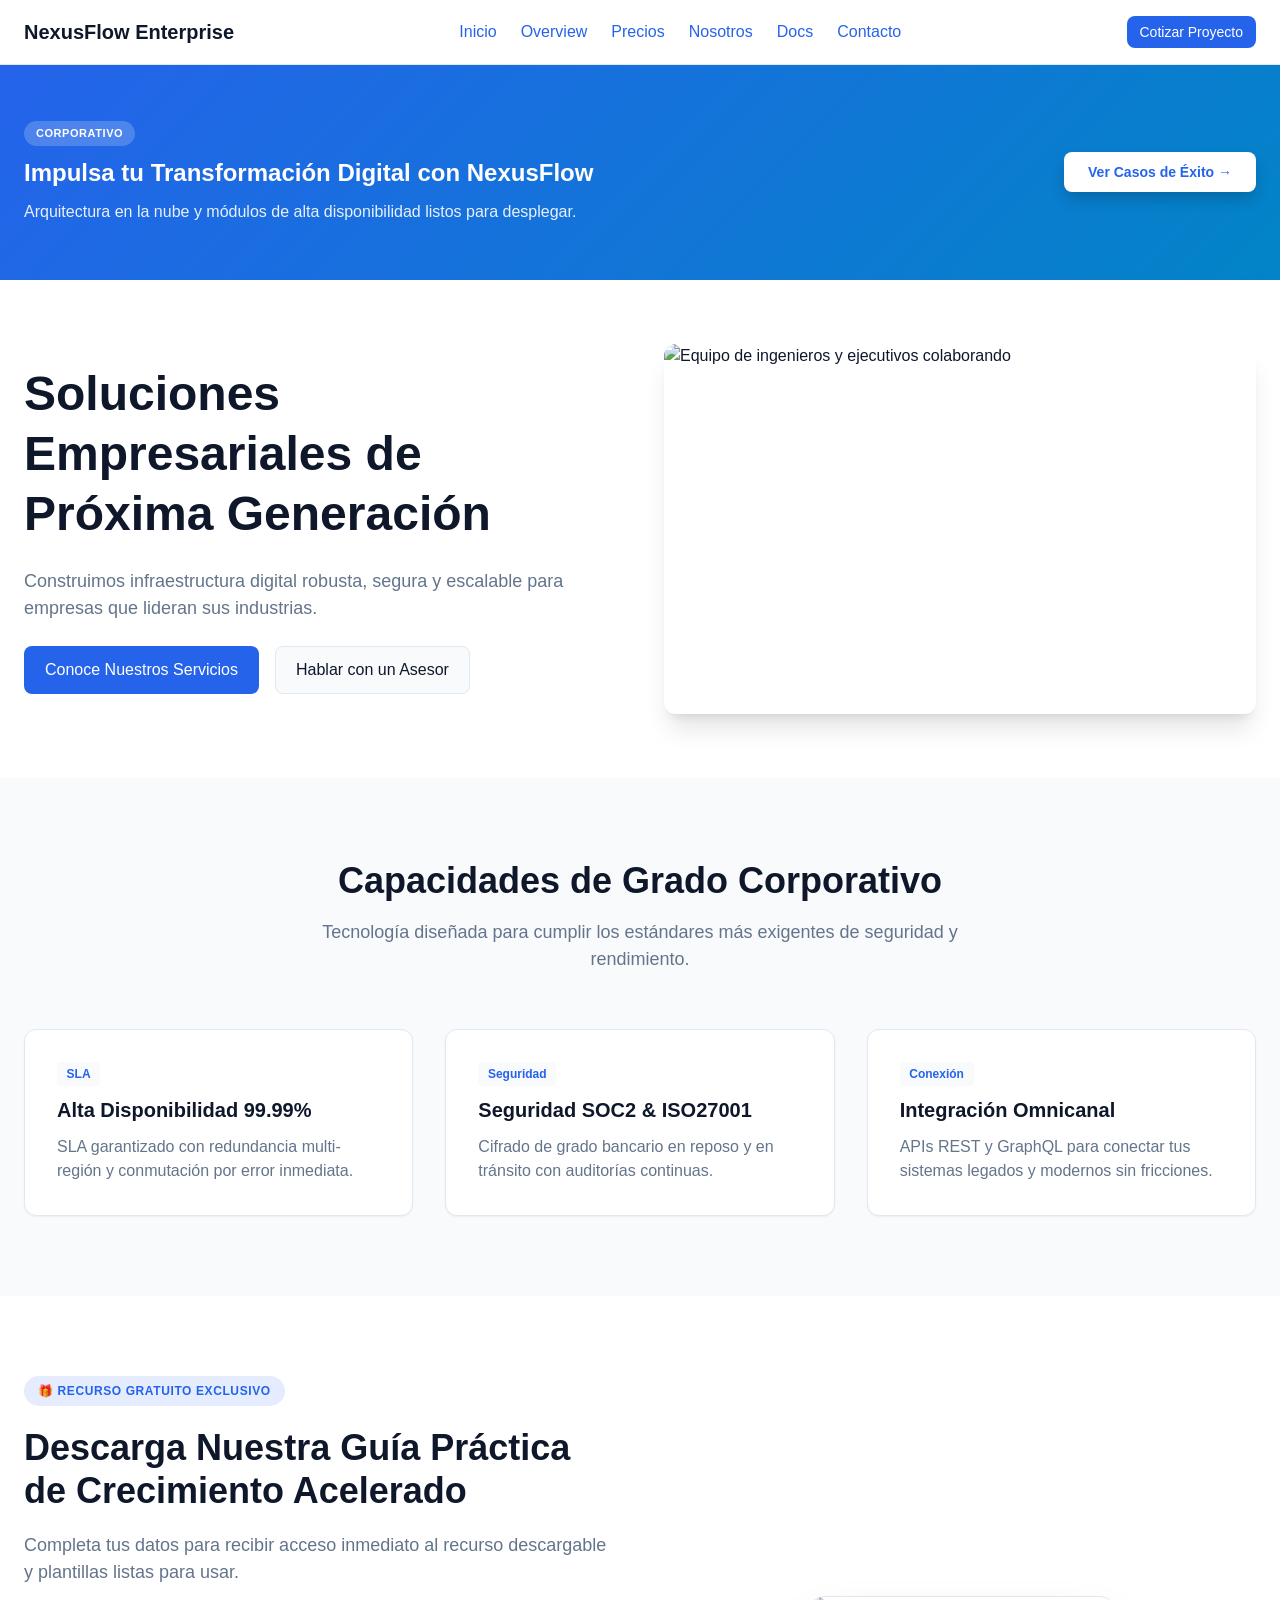
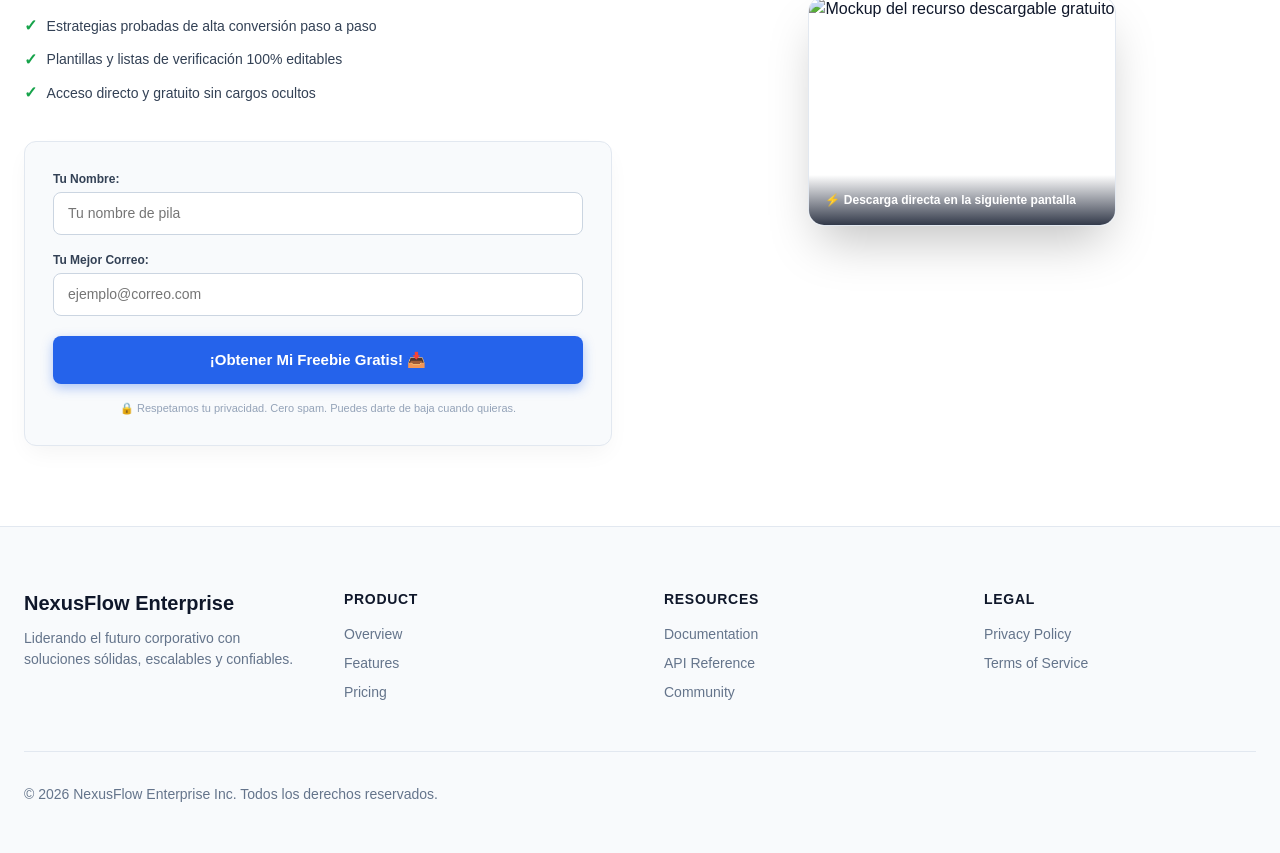
==== commit 06e5c38c: "Add files via upload" ====
--- a/index.html
+++ b/index.html
@@ -11,6 +11,75 @@
   <link rel="stylesheet" href="css/theme.css" />
 </head>
 <body>
-<main id="root" data-wf-page="pag_mtp6v02j6i3ecpafd"><div data-wf-section="sec_mtp6v02j90kp39tnu"><header data-wf-block="header" style="width:100%;background-color:var(--wf-color-background, #ffffff);border-bottom:1px solid var(--wf-color-border, #e2e8f0);position:sticky;top:0;z-index:var(--wf-layer-sticky, 100)"><div style="width:100%;max-width:1440px;margin-left:auto;margin-right:auto;padding-left:1.5rem;padding-right:1.5rem;padding-top:1rem;padding-bottom:1rem;box-sizing:border-box" data-wf-component="container"><div style="display:flex;flex-direction:row;align-items:center;justify-content:space-between;gap:1rem;flex-wrap:nowrap;box-sizing:border-box" data-wf-component="stack"><h1 style="font-family:var(--wf-font-family-sans, sans-serif);font-size:var(--wf-font-size-xl, 24px);font-weight:700;line-height:var(--wf-line-height-tight, 1.25);text-align:left;color:var(--wf-color-text, inherit);margin:0;cursor:default" data-wf-component="heading">NexusFlow Enterprise</h1><nav aria-label="Main Navigation"><div style="display:flex;flex-direction:row;align-items:center;justify-content:flex-start;gap:1.5rem;flex-wrap:nowrap;box-sizing:border-box" data-wf-component="stack"><a style="color:var(--wf-color-primary, #2563eb);text-decoration:none;cursor:pointer;font-family:inherit;font-weight:500" data-wf-component="link" href="./">Inicio</a><a style="color:var(--wf-color-primary, #2563eb);text-decoration:none;cursor:pointer;font-family:inherit;font-weight:500" data-wf-component="link" href="./overview/">Overview</a><a style="color:var(--wf-color-primary, #2563eb);text-decoration:none;cursor:pointer;font-family:inherit;font-weight:500" data-wf-component="link" href="./pricing/">Precios</a><a style="color:var(--wf-color-primary, #2563eb);text-decoration:none;cursor:pointer;font-family:inherit;font-weight:500" data-wf-component="link" href="./about/">Nosotros</a><a style="color:var(--wf-color-primary, #2563eb);text-decoration:none;cursor:pointer;font-family:inherit;font-weight:500" data-wf-component="link" href="./docs/">Docs</a><a style="color:var(--wf-color-primary, #2563eb);text-decoration:none;cursor:pointer;font-family:inherit;font-weight:500" data-wf-component="link" href="./contact/">Contacto</a></div></nav><a style="color:var(--wf-color-primary, #2563eb);text-decoration:none;cursor:pointer;font-family:inherit" data-wf-component="link" href="./contact/"><button type="button" aria-busy="false" style="display:inline-flex;align-items:center;justify-content:center;gap:0.5rem;border-radius:var(--wf-radius-md, 6px);font-weight:500;cursor:pointer;opacity:1;padding:0 0.75rem;font-size:14px;height:32px;background-color:var(--wf-color-primary, #2563eb);color:#ffffff;border:1px solid transparent;transition:all 150ms ease;text-decoration:none;box-sizing:border-box" data-wf-component="button"><span>Cotizar Proyecto</span></button></a></div></div></header><section data-wf-block="banner" style="background-color:var(--wf-color-accent, var(--wf-color-primary, #4f46e5));background-image:linear-gradient(135deg, var(--wf-color-primary, #2563eb) 0%, var(--wf-color-accent, #0284c7) 100%);background-size:cover;background-position:center;background-repeat:no-repeat;color:#ffffff;padding-top:3.5rem;padding-bottom:3.5rem;position:relative;overflow:hidden"><div style="width:100%;max-width:1440px;margin-left:auto;margin-right:auto;padding-left:1.5rem;padding-right:1.5rem;padding-top:0rem;padding-bottom:0rem;box-sizing:border-box" data-wf-component="container"><div style="display:flex;flex-direction:row;align-items:center;justify-content:space-between;gap:2.5rem;flex-wrap:wrap;box-sizing:border-box" data-wf-component="stack"><div style="display:flex;flex-direction:column;align-items:stretch;justify-content:flex-start;gap:0.75rem;flex-wrap:nowrap;box-sizing:border-box;flex:1;min-width:280px" data-wf-component="stack"><span style="align-self:flex-start;background-color:rgba(255, 255, 255, 0.2);color:#ffffff;font-size:11px;font-weight:700;letter-spacing:0.05em;padding:4px 12px;border-radius:9999px;text-transform:uppercase;backdrop-filter:blur(4px)">CORPORATIVO</span><h2 style="font-family:var(--wf-font-family-sans, sans-serif);font-size:var(--wf-font-size-2xl, 24px);font-weight:700;line-height:1.25;text-align:left;color:#ffffff;margin:0" data-wf-component="heading">Impulsa tu Transformación Digital con NexusFlow</h2><p style="font-family:var(--wf-font-family-sans, sans-serif);font-size:16px;color:rgba(255, 255, 255, 0.9);line-height:1.5;text-align:left;margin:0" data-wf-component="text">Arquitectura en la nube y módulos de alta disponibilidad listos para desplegar.</p></div><a style="color:var(--wf-color-primary, #2563eb);text-decoration:none;cursor:pointer;font-family:inherit" data-wf-component="link" href="./overview/"><button type="button" aria-busy="false" style="display:inline-flex;align-items:center;justify-content:center;gap:0.5rem;border-radius:var(--wf-radius-md, 6px);font-weight:700;cursor:pointer;opacity:1;padding:12px 24px;font-size:14px;height:40px;background-color:#ffffff;color:var(--wf-color-accent, var(--wf-color-primary, #4f46e5));border:none;transition:all 150ms ease;text-decoration:none;box-sizing:border-box;white-space:nowrap;box-shadow:0 8px 16px -2px rgba(0, 0, 0, 0.2)" data-wf-component="button"><span>Ver Casos de Éxito →</span></button></a></div></div></section><section data-wf-block="hero" style="padding-top:4rem;padding-bottom:4rem;background-color:var(--wf-color-background, #ffffff)"><div style="width:100%;max-width:1440px;margin-left:auto;margin-right:auto;padding-left:1.5rem;padding-right:1.5rem;padding-top:0rem;padding-bottom:0rem;box-sizing:border-box" data-wf-component="container"><div style="display:grid;grid-template-columns:repeat(2, minmax(0, 1fr));gap:3rem;box-sizing:border-box" data-wf-component="grid"><div style="display:flex;flex-direction:column;align-items:stretch;justify-content:center;gap:1.5rem;flex-wrap:nowrap;box-sizing:border-box" data-wf-component="stack"><h1 style="font-family:var(--wf-font-family-sans, sans-serif);font-size:var(--wf-font-size-5xl, 24px);font-weight:700;line-height:var(--wf-line-height-tight, 1.25);text-align:left;color:var(--wf-color-text, inherit);margin:0" data-wf-component="heading">Soluciones Empresariales de Próxima Generación</h1><p style="font-family:var(--wf-font-family-sans, sans-serif);font-size:var(--wf-font-size-lg, 18px);color:var(--wf-color-text-muted, #64748b);line-height:var(--wf-line-height-normal, 1.5);text-align:left;margin:0" data-wf-component="text">Construimos infraestructura digital robusta, segura y escalable para empresas que lideran sus industrias.</p><div style="display:flex;flex-direction:row;align-items:stretch;justify-content:flex-start;gap:1rem;flex-wrap:wrap;box-sizing:border-box" data-wf-component="stack"><a style="color:var(--wf-color-primary, #2563eb);text-decoration:none;cursor:pointer;font-family:inherit" data-wf-component="link" href="#features"><button type="button" aria-busy="false" style="display:inline-flex;align-items:center;justify-content:center;gap:0.5rem;border-radius:var(--wf-radius-md, 6px);font-weight:500;cursor:pointer;opacity:1;padding:0 1.25rem;font-size:16px;height:48px;background-color:var(--wf-color-primary, #2563eb);color:#ffffff;border:1px solid transparent;transition:all 150ms ease;text-decoration:none;box-sizing:border-box" data-wf-component="button"><span>Conoce Nuestros Servicios</span></button></a><a style="color:var(--wf-color-primary, #2563eb);text-decoration:none;cursor:pointer;font-family:inherit" data-wf-component="link" href="./contact/"><button type="button" aria-busy="false" style="display:inline-flex;align-items:center;justify-content:center;gap:0.5rem;border-radius:var(--wf-radius-md, 6px);font-weight:500;cursor:pointer;opacity:1;padding:0 1.25rem;font-size:16px;height:48px;background-color:var(--wf-color-surface, #f8fafc);color:var(--wf-color-text, #0f172a);border:1px solid var(--wf-color-border, #e2e8f0);transition:all 150ms ease;text-decoration:none;box-sizing:border-box" data-wf-component="button"><span>Hablar con un Asesor</span></button></a></div></div><div style="display:flex;flex-direction:column;align-items:center;justify-content:center;gap:1rem;flex-wrap:nowrap;box-sizing:border-box" data-wf-component="stack"><img src="https://images.unsplash.com/photo-1551434678-e076c223a692?auto=format&amp;fit=crop&amp;w=1200&amp;q=80" alt="Equipo de ingenieros y ejecutivos colaborando" loading="lazy" style="max-width:100%;height:auto;aspect-ratio:16/10;object-fit:cover;border-radius:var(--wf-radius-lg, 12px);display:block;box-shadow:var(--wf-shadow-xl, 0 20px 25px -5px rgb(0 0 0 / 0.1));width:100%" data-wf-component="image"/></div></div></div></section><section data-wf-block="features" style="padding-top:5rem;padding-bottom:5rem;background-color:var(--wf-color-surface, #f8fafc)"><div style="width:100%;max-width:1440px;margin-left:auto;margin-right:auto;padding-left:1.5rem;padding-right:1.5rem;padding-top:0rem;padding-bottom:0rem;box-sizing:border-box" data-wf-component="container"><div style="display:flex;flex-direction:column;align-items:center;justify-content:flex-start;gap:1rem;flex-wrap:nowrap;box-sizing:border-box;text-align:center;margin-bottom:3.5rem" data-wf-component="stack"><h2 style="font-family:var(--wf-font-family-sans, sans-serif);font-size:var(--wf-font-size-4xl, 24px);font-weight:700;line-height:var(--wf-line-height-tight, 1.25);text-align:center;color:var(--wf-color-text, inherit);margin:0" data-wf-component="heading">Capacidades de Grado Corporativo</h2><p style="font-family:var(--wf-font-family-sans, sans-serif);font-size:var(--wf-font-size-lg, 18px);color:var(--wf-color-text-muted, #64748b);line-height:var(--wf-line-height-normal, 1.5);text-align:center;margin:0;max-width:700px" data-wf-component="text">Tecnología diseñada para cumplir los estándares más exigentes de seguridad y rendimiento.</p></div><div style="display:grid;grid-template-columns:repeat(3, minmax(0, 1fr));gap:2rem;box-sizing:border-box" data-wf-component="grid"><div style="background-color:var(--wf-color-background, #ffffff);border:1px solid var(--wf-color-border, #e2e8f0);border-radius:var(--wf-radius-lg, 12px);padding:2rem;box-shadow:var(--wf-shadow-sm, 0 1px 2px 0 rgb(0 0 0 / 0.05))"><div style="display:flex;flex-direction:column;align-items:stretch;justify-content:flex-start;gap:0.75rem;flex-wrap:nowrap;box-sizing:border-box" data-wf-component="stack"><span style="display:inline-block;align-self:flex-start;font-size:12px;font-weight:600;color:var(--wf-color-primary, #2563eb);background-color:var(--wf-color-surface, #f1f5f9);padding:0.2rem 0.6rem;border-radius:var(--wf-radius-sm, 4px)">SLA</span><h3 style="font-family:var(--wf-font-family-sans, sans-serif);font-size:var(--wf-font-size-xl, 24px);font-weight:600;line-height:var(--wf-line-height-tight, 1.25);text-align:left;color:var(--wf-color-text, inherit);margin:0" data-wf-component="heading">Alta Disponibilidad 99.99%</h3><p style="font-family:var(--wf-font-family-sans, sans-serif);font-size:var(--wf-font-size-base, 16px);color:var(--wf-color-text-muted, #64748b);line-height:var(--wf-line-height-normal, 1.5);text-align:left;margin:0" data-wf-component="text">SLA garantizado con redundancia multi-región y conmutación por error inmediata.</p></div></div><div style="background-color:var(--wf-color-background, #ffffff);border:1px solid var(--wf-color-border, #e2e8f0);border-radius:var(--wf-radius-lg, 12px);padding:2rem;box-shadow:var(--wf-shadow-sm, 0 1px 2px 0 rgb(0 0 0 / 0.05))"><div style="display:flex;flex-direction:column;align-items:stretch;justify-content:flex-start;gap:0.75rem;flex-wrap:nowrap;box-sizing:border-box" data-wf-component="stack"><span style="display:inline-block;align-self:flex-start;font-size:12px;font-weight:600;color:var(--wf-color-primary, #2563eb);background-color:var(--wf-color-surface, #f1f5f9);padding:0.2rem 0.6rem;border-radius:var(--wf-radius-sm, 4px)">Seguridad</span><h3 style="font-family:var(--wf-font-family-sans, sans-serif);font-size:var(--wf-font-size-xl, 24px);font-weight:600;line-height:var(--wf-line-height-tight, 1.25);text-align:left;color:var(--wf-color-text, inherit);margin:0" data-wf-component="heading">Seguridad SOC2 &amp; ISO27001</h3><p style="font-family:var(--wf-font-family-sans, sans-serif);font-size:var(--wf-font-size-base, 16px);color:var(--wf-color-text-muted, #64748b);line-height:var(--wf-line-height-normal, 1.5);text-align:left;margin:0" data-wf-component="text">Cifrado de grado bancario en reposo y en tránsito con auditorías continuas.</p></div></div><div style="background-color:var(--wf-color-background, #ffffff);border:1px solid var(--wf-color-border, #e2e8f0);border-radius:var(--wf-radius-lg, 12px);padding:2rem;box-shadow:var(--wf-shadow-sm, 0 1px 2px 0 rgb(0 0 0 / 0.05))"><div style="display:flex;flex-direction:column;align-items:stretch;justify-content:flex-start;gap:0.75rem;flex-wrap:nowrap;box-sizing:border-box" data-wf-component="stack"><span style="display:inline-block;align-self:flex-start;font-size:12px;font-weight:600;color:var(--wf-color-primary, #2563eb);background-color:var(--wf-color-surface, #f1f5f9);padding:0.2rem 0.6rem;border-radius:var(--wf-radius-sm, 4px)">Conexión</span><h3 style="font-family:var(--wf-font-family-sans, sans-serif);font-size:var(--wf-font-size-xl, 24px);font-weight:600;line-height:var(--wf-line-height-tight, 1.25);text-align:left;color:var(--wf-color-text, inherit);margin:0" data-wf-component="heading">Integración Omnicanal</h3><p style="font-family:var(--wf-font-family-sans, sans-serif);font-size:var(--wf-font-size-base, 16px);color:var(--wf-color-text-muted, #64748b);line-height:var(--wf-line-height-normal, 1.5);text-align:left;margin:0" data-wf-component="text">APIs REST y GraphQL para conectar tus sistemas legados y modernos sin fricciones.</p></div></div></div></div></section><section data-wf-block="testimonials" style="padding-top:5rem;padding-bottom:5rem;background-color:var(--wf-color-surface, #f8fafc)"><div style="width:100%;max-width:1440px;margin-left:auto;margin-right:auto;padding-left:1.5rem;padding-right:1.5rem;padding-top:0rem;padding-bottom:0rem;box-sizing:border-box" data-wf-component="container"><h2 style="font-family:var(--wf-font-family-sans, sans-serif);font-size:var(--wf-font-size-4xl, 24px);font-weight:700;line-height:var(--wf-line-height-tight, 1.25);text-align:center;color:var(--wf-color-text, inherit);margin:0;margin-bottom:3.5rem" data-wf-component="heading">Lo que Dicen Nuestros Clientes Corporativos</h2><div style="display:grid;grid-template-columns:repeat(2, minmax(0, 1fr));gap:2.5rem;box-sizing:border-box" data-wf-component="grid"><div style="background-color:var(--wf-color-background, #ffffff);border:1px solid var(--wf-color-border, #e2e8f0);border-radius:var(--wf-radius-lg, 12px);padding:2.5rem;box-shadow:var(--wf-shadow-sm, 0 1px 2px 0 rgb(0 0 0 / 0.05))"><div style="display:flex;flex-direction:column;align-items:stretch;justify-content:flex-start;gap:1.5rem;flex-wrap:nowrap;box-sizing:border-box" data-wf-component="stack"><p style="font-family:var(--wf-font-family-sans, sans-serif);font-size:var(--wf-font-size-lg, 18px);color:var(--wf-color-text, #0f172a);line-height:var(--wf-line-height-normal, 1.5);text-align:left;margin:0;font-style:italic" data-wf-component="text">&quot;Website Factory cut our multi-site deployment cycles from weeks to minutes. The token system ensures zero visual regressions.&quot;</p><div><h4 style="font-family:var(--wf-font-family-sans, sans-serif);font-size:var(--wf-font-size-lg, 24px);font-weight:600;line-height:var(--wf-line-height-tight, 1.25);text-align:left;color:var(--wf-color-text, inherit);margin:0" data-wf-component="heading">Sarah Chen</h4><p style="font-family:var(--wf-font-family-sans, sans-serif);font-size:var(--wf-font-size-sm, 14px);color:var(--wf-color-text-muted, #64748b);line-height:var(--wf-line-height-normal, 1.5);text-align:left;margin:0" data-wf-component="text">Head of Frontend, ScaleTech Global</p></div></div></div><div style="background-color:var(--wf-color-background, #ffffff);border:1px solid var(--wf-color-border, #e2e8f0);border-radius:var(--wf-radius-lg, 12px);padding:2.5rem;box-shadow:var(--wf-shadow-sm, 0 1px 2px 0 rgb(0 0 0 / 0.05))"><div style="display:flex;flex-direction:column;align-items:stretch;justify-content:flex-start;gap:1.5rem;flex-wrap:nowrap;box-sizing:border-box" data-wf-component="stack"><p style="font-family:var(--wf-font-family-sans, sans-serif);font-size:var(--wf-font-size-lg, 18px);color:var(--wf-color-text, #0f172a);line-height:var(--wf-line-height-normal, 1.5);text-align:left;margin:0;font-style:italic" data-wf-component="text">&quot;The universal runtime architecture allows our marketing team to build visually while keeping 100% type safety and zero DOM lock-in.&quot;</p><div><h4 style="font-family:var(--wf-font-family-sans, sans-serif);font-size:var(--wf-font-size-lg, 24px);font-weight:600;line-height:var(--wf-line-height-tight, 1.25);text-align:left;color:var(--wf-color-text, inherit);margin:0" data-wf-component="heading">Marcus Vance</h4><p style="font-family:var(--wf-font-family-sans, sans-serif);font-size:var(--wf-font-size-sm, 14px);color:var(--wf-color-text-muted, #64748b);line-height:var(--wf-line-height-normal, 1.5);text-align:left;margin:0" data-wf-component="text">VP of Product, OmniFlow</p></div></div></div></div></div></section><footer data-wf-block="footer" style="background-color:var(--wf-color-surface, #f8fafc);border-top:1px solid var(--wf-color-border, #e2e8f0);padding-top:4rem;padding-bottom:3rem"><div style="width:100%;max-width:1440px;margin-left:auto;margin-right:auto;padding-left:1.5rem;padding-right:1.5rem;padding-top:0rem;padding-bottom:0rem;box-sizing:border-box" data-wf-component="container"><div style="display:grid;grid-template-columns:repeat(4, minmax(0, 1fr));gap:3rem;box-sizing:border-box;margin-bottom:3rem" data-wf-component="grid"><div><h3 style="font-family:var(--wf-font-family-sans, sans-serif);font-size:var(--wf-font-size-xl, 24px);font-weight:700;line-height:var(--wf-line-height-tight, 1.25);text-align:left;color:var(--wf-color-text, inherit);margin:0" data-wf-component="heading">NexusFlow Enterprise</h3><p style="font-family:var(--wf-font-family-sans, sans-serif);font-size:var(--wf-font-size-sm, 14px);color:var(--wf-color-text-muted, #64748b);line-height:var(--wf-line-height-normal, 1.5);text-align:left;margin:0;margin-top:0.75rem" data-wf-component="text">Liderando el futuro corporativo con soluciones sólidas, escalables y confiables.</p></div><div><h4 style="font-family:var(--wf-font-family-sans, sans-serif);font-size:var(--wf-font-size-sm, 24px);font-weight:700;line-height:var(--wf-line-height-tight, 1.25);text-align:left;color:var(--wf-color-text, inherit);margin:0;text-transform:uppercase;letter-spacing:0.05em;margin-bottom:1rem" data-wf-component="heading">Product</h4><div style="display:flex;flex-direction:column;align-items:stretch;justify-content:flex-start;gap:0.5rem;flex-wrap:nowrap;box-sizing:border-box" data-wf-component="stack"><a style="color:var(--wf-color-text-muted, #64748b);text-decoration:none;cursor:pointer;font-family:inherit;font-size:14px" data-wf-component="link" href="./overview/">Overview</a><a style="color:var(--wf-color-text-muted, #64748b);text-decoration:none;cursor:pointer;font-family:inherit;font-size:14px" data-wf-component="link" href="#features">Features</a><a style="color:var(--wf-color-text-muted, #64748b);text-decoration:none;cursor:pointer;font-family:inherit;font-size:14px" data-wf-component="link" href="./pricing/">Pricing</a></div></div><div><h4 style="font-family:var(--wf-font-family-sans, sans-serif);font-size:var(--wf-font-size-sm, 24px);font-weight:700;line-height:var(--wf-line-height-tight, 1.25);text-align:left;color:var(--wf-color-text, inherit);margin:0;text-transform:uppercase;letter-spacing:0.05em;margin-bottom:1rem" data-wf-component="heading">Resources</h4><div style="display:flex;flex-direction:column;align-items:stretch;justify-content:flex-start;gap:0.5rem;flex-wrap:nowrap;box-sizing:border-box" data-wf-component="stack"><a style="color:var(--wf-color-text-muted, #64748b);text-decoration:none;cursor:pointer;font-family:inherit;font-size:14px" data-wf-component="link" href="./docs/">Documentation</a><a style="color:var(--wf-color-text-muted, #64748b);text-decoration:none;cursor:pointer;font-family:inherit;font-size:14px" data-wf-component="link" href="./api/">API Reference</a><a style="color:var(--wf-color-text-muted, #64748b);text-decoration:none;cursor:pointer;font-family:inherit;font-size:14px" data-wf-component="link" href="./community/">Community</a></div></div><div><h4 style="font-family:var(--wf-font-family-sans, sans-serif);font-size:var(--wf-font-size-sm, 24px);font-weight:700;line-height:var(--wf-line-height-tight, 1.25);text-align:left;color:var(--wf-color-text, inherit);margin:0;text-transform:uppercase;letter-spacing:0.05em;margin-bottom:1rem" data-wf-component="heading">Legal</h4><div style="display:flex;flex-direction:column;align-items:stretch;justify-content:flex-start;gap:0.5rem;flex-wrap:nowrap;box-sizing:border-box" data-wf-component="stack"><a style="color:var(--wf-color-text-muted, #64748b);text-decoration:none;cursor:pointer;font-family:inherit;font-size:14px" data-wf-component="link" href="./privacy/">Privacy Policy</a><a style="color:var(--wf-color-text-muted, #64748b);text-decoration:none;cursor:pointer;font-family:inherit;font-size:14px" data-wf-component="link" href="./terms/">Terms of Service</a></div></div></div><div style="border-top:1px solid var(--wf-color-border, #e2e8f0);padding-top:2rem;text-align:center"><p style="font-family:var(--wf-font-family-sans, sans-serif);font-size:var(--wf-font-size-sm, 14px);color:var(--wf-color-text-muted, #64748b);line-height:var(--wf-line-height-normal, 1.5);text-align:left;margin:0" data-wf-component="text">© 2026 NexusFlow Enterprise Inc. Todos los derechos reservados.</p></div></div></footer></div></main>
+<link rel="preload" as="image" href="https://images.unsplash.com/photo-1434030216411-0b793f4b4173?auto=format&amp;fit=crop&amp;w=1000&amp;q=80"/><main id="root" data-wf-page="pag_mtp6v02jvargloat4"><div data-wf-section="sec_mtp6v02jb1itftt6j"><header data-wf-block="header" style="width:100%;background-color:var(--wf-color-background, #ffffff);border-bottom:1px solid var(--wf-color-border, #e2e8f0);position:sticky;top:0;z-index:var(--wf-layer-sticky, 100)"><div style="width:100%;max-width:1440px;margin-left:auto;margin-right:auto;padding-left:1.5rem;padding-right:1.5rem;padding-top:1rem;padding-bottom:1rem;box-sizing:border-box" data-wf-component="container"><div style="display:flex;flex-direction:row;align-items:center;justify-content:space-between;gap:1rem;flex-wrap:nowrap;box-sizing:border-box" data-wf-component="stack"><h1 style="font-family:var(--wf-font-family-sans, sans-serif);font-size:var(--wf-font-size-xl, 24px);font-weight:700;line-height:var(--wf-line-height-tight, 1.25);text-align:left;color:var(--wf-color-text, inherit);margin:0;cursor:default" data-wf-component="heading">NexusFlow Enterprise</h1><nav aria-label="Main Navigation"><div style="display:flex;flex-direction:row;align-items:center;justify-content:flex-start;gap:1.5rem;flex-wrap:nowrap;box-sizing:border-box" data-wf-component="stack"><a style="color:var(--wf-color-primary, #2563eb);text-decoration:none;cursor:pointer;font-family:inherit;font-weight:500" data-wf-component="link" href="./">Inicio</a><a style="color:var(--wf-color-primary, #2563eb);text-decoration:none;cursor:pointer;font-family:inherit;font-weight:500" data-wf-component="link" href="./overview/">Overview</a><a style="color:var(--wf-color-primary, #2563eb);text-decoration:none;cursor:pointer;font-family:inherit;font-weight:500" data-wf-component="link" href="./pricing/">Precios</a><a style="color:var(--wf-color-primary, #2563eb);text-decoration:none;cursor:pointer;font-family:inherit;font-weight:500" data-wf-component="link" href="./about/">Nosotros</a><a style="color:var(--wf-color-primary, #2563eb);text-decoration:none;cursor:pointer;font-family:inherit;font-weight:500" data-wf-component="link" href="./docs/">Docs</a><a style="color:var(--wf-color-primary, #2563eb);text-decoration:none;cursor:pointer;font-family:inherit;font-weight:500" data-wf-component="link" href="./contact/">Contacto</a></div></nav><a style="color:var(--wf-color-primary, #2563eb);text-decoration:none;cursor:pointer;font-family:inherit" data-wf-component="link" href="./contact/"><button type="button" aria-busy="false" style="display:inline-flex;align-items:center;justify-content:center;gap:0.5rem;border-radius:var(--wf-radius-md, 6px);font-weight:500;cursor:pointer;opacity:1;padding:0 0.75rem;font-size:14px;height:32px;background-color:var(--wf-color-primary, #2563eb);color:#ffffff;border:1px solid transparent;transition:all 150ms ease;text-decoration:none;box-sizing:border-box" data-wf-component="button"><span>Cotizar Proyecto</span></button></a></div></div></header><section data-wf-block="banner" style="background-color:var(--wf-color-accent, var(--wf-color-primary, #4f46e5));background-image:linear-gradient(135deg, var(--wf-color-primary, #2563eb) 0%, var(--wf-color-accent, #0284c7) 100%);background-size:cover;background-position:center;background-repeat:no-repeat;color:#ffffff;padding-top:3.5rem;padding-bottom:3.5rem;position:relative;overflow:hidden"><div style="width:100%;max-width:1440px;margin-left:auto;margin-right:auto;padding-left:1.5rem;padding-right:1.5rem;padding-top:0rem;padding-bottom:0rem;box-sizing:border-box" data-wf-component="container"><div style="display:flex;flex-direction:row;align-items:center;justify-content:space-between;gap:2.5rem;flex-wrap:wrap;box-sizing:border-box" data-wf-component="stack"><div style="display:flex;flex-direction:column;align-items:stretch;justify-content:flex-start;gap:0.75rem;flex-wrap:nowrap;box-sizing:border-box;flex:1;min-width:280px" data-wf-component="stack"><span style="align-self:flex-start;background-color:rgba(255, 255, 255, 0.2);color:#ffffff;font-size:11px;font-weight:700;letter-spacing:0.05em;padding:4px 12px;border-radius:9999px;text-transform:uppercase;backdrop-filter:blur(4px)">CORPORATIVO</span><h2 style="font-family:var(--wf-font-family-sans, sans-serif);font-size:var(--wf-font-size-2xl, 24px);font-weight:700;line-height:1.25;text-align:left;color:#ffffff;margin:0" data-wf-component="heading">Impulsa tu Transformación Digital con NexusFlow</h2><p style="font-family:var(--wf-font-family-sans, sans-serif);font-size:16px;color:rgba(255, 255, 255, 0.9);line-height:1.5;text-align:left;margin:0" data-wf-component="text">Arquitectura en la nube y módulos de alta disponibilidad listos para desplegar.</p></div><a style="color:var(--wf-color-primary, #2563eb);text-decoration:none;cursor:pointer;font-family:inherit" data-wf-component="link" href="./overview/"><button type="button" aria-busy="false" style="display:inline-flex;align-items:center;justify-content:center;gap:0.5rem;border-radius:var(--wf-radius-md, 6px);font-weight:700;cursor:pointer;opacity:1;padding:12px 24px;font-size:14px;height:40px;background-color:#ffffff;color:var(--wf-color-accent, var(--wf-color-primary, #4f46e5));border:none;transition:all 150ms ease;text-decoration:none;box-sizing:border-box;white-space:nowrap;box-shadow:0 8px 16px -2px rgba(0, 0, 0, 0.2)" data-wf-component="button"><span>Ver Casos de Éxito →</span></button></a></div></div></section><section data-wf-block="hero" style="padding-top:4rem;padding-bottom:4rem;background-color:var(--wf-color-background, #ffffff)"><div style="width:100%;max-width:1440px;margin-left:auto;margin-right:auto;padding-left:1.5rem;padding-right:1.5rem;padding-top:0rem;padding-bottom:0rem;box-sizing:border-box" data-wf-component="container"><div style="display:grid;grid-template-columns:repeat(2, minmax(0, 1fr));gap:3rem;box-sizing:border-box" data-wf-component="grid"><div style="display:flex;flex-direction:column;align-items:stretch;justify-content:center;gap:1.5rem;flex-wrap:nowrap;box-sizing:border-box" data-wf-component="stack"><h1 style="font-family:var(--wf-font-family-sans, sans-serif);font-size:var(--wf-font-size-5xl, 24px);font-weight:700;line-height:var(--wf-line-height-tight, 1.25);text-align:left;color:var(--wf-color-text, inherit);margin:0" data-wf-component="heading">Soluciones Empresariales de Próxima Generación</h1><p style="font-family:var(--wf-font-family-sans, sans-serif);font-size:var(--wf-font-size-lg, 18px);color:var(--wf-color-text-muted, #64748b);line-height:var(--wf-line-height-normal, 1.5);text-align:left;margin:0" data-wf-component="text">Construimos infraestructura digital robusta, segura y escalable para empresas que lideran sus industrias.</p><div style="display:flex;flex-direction:row;align-items:stretch;justify-content:flex-start;gap:1rem;flex-wrap:wrap;box-sizing:border-box" data-wf-component="stack"><a style="color:var(--wf-color-primary, #2563eb);text-decoration:none;cursor:pointer;font-family:inherit" data-wf-component="link" href="#features"><button type="button" aria-busy="false" style="display:inline-flex;align-items:center;justify-content:center;gap:0.5rem;border-radius:var(--wf-radius-md, 6px);font-weight:500;cursor:pointer;opacity:1;padding:0 1.25rem;font-size:16px;height:48px;background-color:var(--wf-color-primary, #2563eb);color:#ffffff;border:1px solid transparent;transition:all 150ms ease;text-decoration:none;box-sizing:border-box" data-wf-component="button"><span>Conoce Nuestros Servicios</span></button></a><a style="color:var(--wf-color-primary, #2563eb);text-decoration:none;cursor:pointer;font-family:inherit" data-wf-component="link" href="./contact/"><button type="button" aria-busy="false" style="display:inline-flex;align-items:center;justify-content:center;gap:0.5rem;border-radius:var(--wf-radius-md, 6px);font-weight:500;cursor:pointer;opacity:1;padding:0 1.25rem;font-size:16px;height:48px;background-color:var(--wf-color-surface, #f8fafc);color:var(--wf-color-text, #0f172a);border:1px solid var(--wf-color-border, #e2e8f0);transition:all 150ms ease;text-decoration:none;box-sizing:border-box" data-wf-component="button"><span>Hablar con un Asesor</span></button></a></div></div><div style="display:flex;flex-direction:column;align-items:center;justify-content:center;gap:1rem;flex-wrap:nowrap;box-sizing:border-box" data-wf-component="stack"><img src="https://images.unsplash.com/photo-1551434678-e076c223a692?auto=format&amp;fit=crop&amp;w=1200&amp;q=80" alt="Equipo de ingenieros y ejecutivos colaborando" loading="lazy" style="max-width:100%;height:auto;aspect-ratio:16/10;object-fit:cover;border-radius:var(--wf-radius-lg, 12px);display:block;box-shadow:var(--wf-shadow-xl, 0 20px 25px -5px rgb(0 0 0 / 0.1));width:100%" data-wf-component="image"/></div></div></div></section><section data-wf-block="features" style="padding-top:5rem;padding-bottom:5rem;background-color:var(--wf-color-surface, #f8fafc)"><div style="width:100%;max-width:1440px;margin-left:auto;margin-right:auto;padding-left:1.5rem;padding-right:1.5rem;padding-top:0rem;padding-bottom:0rem;box-sizing:border-box" data-wf-component="container"><div style="display:flex;flex-direction:column;align-items:center;justify-content:flex-start;gap:1rem;flex-wrap:nowrap;box-sizing:border-box;text-align:center;margin-bottom:3.5rem" data-wf-component="stack"><h2 style="font-family:var(--wf-font-family-sans, sans-serif);font-size:var(--wf-font-size-4xl, 24px);font-weight:700;line-height:var(--wf-line-height-tight, 1.25);text-align:center;color:var(--wf-color-text, inherit);margin:0" data-wf-component="heading">Capacidades de Grado Corporativo</h2><p style="font-family:var(--wf-font-family-sans, sans-serif);font-size:var(--wf-font-size-lg, 18px);color:var(--wf-color-text-muted, #64748b);line-height:var(--wf-line-height-normal, 1.5);text-align:center;margin:0;max-width:700px" data-wf-component="text">Tecnología diseñada para cumplir los estándares más exigentes de seguridad y rendimiento.</p></div><div style="display:grid;grid-template-columns:repeat(3, minmax(0, 1fr));gap:2rem;box-sizing:border-box" data-wf-component="grid"><div style="background-color:var(--wf-color-background, #ffffff);border:1px solid var(--wf-color-border, #e2e8f0);border-radius:var(--wf-radius-lg, 12px);padding:2rem;box-shadow:var(--wf-shadow-sm, 0 1px 2px 0 rgb(0 0 0 / 0.05))"><div style="display:flex;flex-direction:column;align-items:stretch;justify-content:flex-start;gap:0.75rem;flex-wrap:nowrap;box-sizing:border-box" data-wf-component="stack"><span style="display:inline-block;align-self:flex-start;font-size:12px;font-weight:600;color:var(--wf-color-primary, #2563eb);background-color:var(--wf-color-surface, #f1f5f9);padding:0.2rem 0.6rem;border-radius:var(--wf-radius-sm, 4px)">SLA</span><h3 style="font-family:var(--wf-font-family-sans, sans-serif);font-size:var(--wf-font-size-xl, 24px);font-weight:600;line-height:var(--wf-line-height-tight, 1.25);text-align:left;color:var(--wf-color-text, inherit);margin:0" data-wf-component="heading">Alta Disponibilidad 99.99%</h3><p style="font-family:var(--wf-font-family-sans, sans-serif);font-size:var(--wf-font-size-base, 16px);color:var(--wf-color-text-muted, #64748b);line-height:var(--wf-line-height-normal, 1.5);text-align:left;margin:0" data-wf-component="text">SLA garantizado con redundancia multi-región y conmutación por error inmediata.</p></div></div><div style="background-color:var(--wf-color-background, #ffffff);border:1px solid var(--wf-color-border, #e2e8f0);border-radius:var(--wf-radius-lg, 12px);padding:2rem;box-shadow:var(--wf-shadow-sm, 0 1px 2px 0 rgb(0 0 0 / 0.05))"><div style="display:flex;flex-direction:column;align-items:stretch;justify-content:flex-start;gap:0.75rem;flex-wrap:nowrap;box-sizing:border-box" data-wf-component="stack"><span style="display:inline-block;align-self:flex-start;font-size:12px;font-weight:600;color:var(--wf-color-primary, #2563eb);background-color:var(--wf-color-surface, #f1f5f9);padding:0.2rem 0.6rem;border-radius:var(--wf-radius-sm, 4px)">Seguridad</span><h3 style="font-family:var(--wf-font-family-sans, sans-serif);font-size:var(--wf-font-size-xl, 24px);font-weight:600;line-height:var(--wf-line-height-tight, 1.25);text-align:left;color:var(--wf-color-text, inherit);margin:0" data-wf-component="heading">Seguridad SOC2 &amp; ISO27001</h3><p style="font-family:var(--wf-font-family-sans, sans-serif);font-size:var(--wf-font-size-base, 16px);color:var(--wf-color-text-muted, #64748b);line-height:var(--wf-line-height-normal, 1.5);text-align:left;margin:0" data-wf-component="text">Cifrado de grado bancario en reposo y en tránsito con auditorías continuas.</p></div></div><div style="background-color:var(--wf-color-background, #ffffff);border:1px solid var(--wf-color-border, #e2e8f0);border-radius:var(--wf-radius-lg, 12px);padding:2rem;box-shadow:var(--wf-shadow-sm, 0 1px 2px 0 rgb(0 0 0 / 0.05))"><div style="display:flex;flex-direction:column;align-items:stretch;justify-content:flex-start;gap:0.75rem;flex-wrap:nowrap;box-sizing:border-box" data-wf-component="stack"><span style="display:inline-block;align-self:flex-start;font-size:12px;font-weight:600;color:var(--wf-color-primary, #2563eb);background-color:var(--wf-color-surface, #f1f5f9);padding:0.2rem 0.6rem;border-radius:var(--wf-radius-sm, 4px)">Conexión</span><h3 style="font-family:var(--wf-font-family-sans, sans-serif);font-size:var(--wf-font-size-xl, 24px);font-weight:600;line-height:var(--wf-line-height-tight, 1.25);text-align:left;color:var(--wf-color-text, inherit);margin:0" data-wf-component="heading">Integración Omnicanal</h3><p style="font-family:var(--wf-font-family-sans, sans-serif);font-size:var(--wf-font-size-base, 16px);color:var(--wf-color-text-muted, #64748b);line-height:var(--wf-line-height-normal, 1.5);text-align:left;margin:0" data-wf-component="text">APIs REST y GraphQL para conectar tus sistemas legados y modernos sin fricciones.</p></div></div></div></div></section><section data-wf-block="funnel" style="padding-top:5rem;padding-bottom:5rem;background-color:var(--wf-color-background, #ffffff);position:relative;overflow:hidden"><div style="width:100%;max-width:1440px;margin-left:auto;margin-right:auto;padding-left:1.5rem;padding-right:1.5rem;padding-top:0rem;padding-bottom:0rem;box-sizing:border-box" data-wf-component="container"><div style="display:grid;grid-template-columns:repeat(auto-fit, minmax(320px, 1fr));gap:3.5rem;align-items:center"><div style="display:flex;flex-direction:column;gap:1.25rem"><span style="align-self:flex-start;background-color:rgba(37, 99, 235, 0.12);color:var(--wf-color-primary, #2563eb);font-size:12px;font-weight:800;letter-spacing:0.05em;padding:6px 14px;border-radius:9999px;text-transform:uppercase">🎁 RECURSO GRATUITO EXCLUSIVO</span><h2 style="font-family:var(--wf-font-family-sans, sans-serif);font-size:var(--wf-font-size-4xl, 24px);font-weight:700;line-height:1.2;text-align:left;color:var(--wf-color-text, inherit);margin:0" data-wf-component="heading">Descarga Nuestra Guía Práctica de Crecimiento Acelerado</h2><p style="font-family:var(--wf-font-family-sans, sans-serif);font-size:var(--wf-font-size-lg, 18px);color:var(--wf-color-text-muted, #64748b);line-height:var(--wf-line-height-normal, 1.5);text-align:left;margin:0" data-wf-component="text">Completa tus datos para recibir acceso inmediato al recurso descargable y plantillas listas para usar.</p><div style="display:flex;flex-direction:column;gap:0.6rem;margin-top:0.5rem"><div style="display:flex;align-items:center;gap:0.6rem;font-size:14px;color:#334155"><span style="color:#16a34a;font-weight:800;font-size:16px">✓</span><span>Estrategias probadas de alta conversión paso a paso</span></div><div style="display:flex;align-items:center;gap:0.6rem;font-size:14px;color:#334155"><span style="color:#16a34a;font-weight:800;font-size:16px">✓</span><span>Plantillas y listas de verificación 100% editables</span></div><div style="display:flex;align-items:center;gap:0.6rem;font-size:14px;color:#334155"><span style="color:#16a34a;font-weight:800;font-size:16px">✓</span><span>Acceso directo y gratuito sin cargos ocultos</span></div></div><form style="margin-top:1rem;padding:1.75rem;background-color:var(--wf-color-surface, #f8fafc);border:1px solid var(--wf-color-border, #e2e8f0);border-radius:12px;display:flex;flex-direction:column;gap:1rem;box-shadow:0 10px 25px -5px rgba(0, 0, 0, 0.05)"><div style="display:flex;flex-direction:column;gap:4px"><label style="font-size:12px;font-weight:700;color:#334155">Tu Nombre:</label><input type="text" required="" placeholder="Tu nombre de pila" style="padding:10px 14px;border-radius:8px;border:1px solid #cbd5e1;font-size:14px;background-color:#ffffff" value=""/></div><div style="display:flex;flex-direction:column;gap:4px"><label style="font-size:12px;font-weight:700;color:#334155">Tu Mejor Correo:</label><input type="email" required="" placeholder="ejemplo@correo.com" style="padding:10px 14px;border-radius:8px;border:1px solid #cbd5e1;font-size:14px;background-color:#ffffff" value=""/></div><button type="submit" aria-busy="false" style="display:inline-flex;align-items:center;justify-content:center;gap:0.5rem;border-radius:var(--wf-radius-md, 6px);font-weight:700;cursor:pointer;opacity:1;padding:0 1.25rem;font-size:15px;height:48px;background-color:var(--wf-color-primary, #2563eb);color:#ffffff;border:1px solid transparent;transition:all 150ms ease;text-decoration:none;box-sizing:border-box;margin-top:0.25rem;box-shadow:0 4px 12px rgba(37, 99, 235, 0.35)" data-wf-component="button"><span>¡Obtener Mi Freebie Gratis! 📥</span></button><div style="text-align:center;font-size:11px;color:#94a3b8">🔒 Respetamos tu privacidad. Cero spam. Puedes darte de baja cuando quieras.</div></form></div><div style="display:flex;justify-content:center;align-items:center"><div style="position:relative;max-width:440px;border-radius:16px;overflow:hidden;box-shadow:0 25px 50px -12px rgba(0, 0, 0, 0.25);border:1px solid #e2e8f0"><img src="https://images.unsplash.com/photo-1434030216411-0b793f4b4173?auto=format&amp;fit=crop&amp;w=1000&amp;q=80" alt="Mockup del recurso descargable gratuito" style="width:100%;height:auto;display:block;aspect-ratio:4/3;object-fit:cover"/><div style="position:absolute;bottom:0;left:0;right:0;padding:1rem;background:linear-gradient(to top, rgba(15, 23, 42, 0.85), transparent);color:#ffffff;font-size:12px;font-weight:600">⚡ Descarga directa en la siguiente pantalla</div></div></div></div></div></section><footer data-wf-block="footer" style="background-color:var(--wf-color-surface, #f8fafc);border-top:1px solid var(--wf-color-border, #e2e8f0);padding-top:4rem;padding-bottom:3rem"><div style="width:100%;max-width:1440px;margin-left:auto;margin-right:auto;padding-left:1.5rem;padding-right:1.5rem;padding-top:0rem;padding-bottom:0rem;box-sizing:border-box" data-wf-component="container"><div style="display:grid;grid-template-columns:repeat(4, minmax(0, 1fr));gap:3rem;box-sizing:border-box;margin-bottom:3rem" data-wf-component="grid"><div><h3 style="font-family:var(--wf-font-family-sans, sans-serif);font-size:var(--wf-font-size-xl, 24px);font-weight:700;line-height:var(--wf-line-height-tight, 1.25);text-align:left;color:var(--wf-color-text, inherit);margin:0" data-wf-component="heading">NexusFlow Enterprise</h3><p style="font-family:var(--wf-font-family-sans, sans-serif);font-size:var(--wf-font-size-sm, 14px);color:var(--wf-color-text-muted, #64748b);line-height:var(--wf-line-height-normal, 1.5);text-align:left;margin:0;margin-top:0.75rem" data-wf-component="text">Liderando el futuro corporativo con soluciones sólidas, escalables y confiables.</p></div><div><h4 style="font-family:var(--wf-font-family-sans, sans-serif);font-size:var(--wf-font-size-sm, 24px);font-weight:700;line-height:var(--wf-line-height-tight, 1.25);text-align:left;color:var(--wf-color-text, inherit);margin:0;text-transform:uppercase;letter-spacing:0.05em;margin-bottom:1rem" data-wf-component="heading">Product</h4><div style="display:flex;flex-direction:column;align-items:stretch;justify-content:flex-start;gap:0.5rem;flex-wrap:nowrap;box-sizing:border-box" data-wf-component="stack"><a style="color:var(--wf-color-text-muted, #64748b);text-decoration:none;cursor:pointer;font-family:inherit;font-size:14px" data-wf-component="link" href="./overview/">Overview</a><a style="color:var(--wf-color-text-muted, #64748b);text-decoration:none;cursor:pointer;font-family:inherit;font-size:14px" data-wf-component="link" href="#features">Features</a><a style="color:var(--wf-color-text-muted, #64748b);text-decoration:none;cursor:pointer;font-family:inherit;font-size:14px" data-wf-component="link" href="./pricing/">Pricing</a></div></div><div><h4 style="font-family:var(--wf-font-family-sans, sans-serif);font-size:var(--wf-font-size-sm, 24px);font-weight:700;line-height:var(--wf-line-height-tight, 1.25);text-align:left;color:var(--wf-color-text, inherit);margin:0;text-transform:uppercase;letter-spacing:0.05em;margin-bottom:1rem" data-wf-component="heading">Resources</h4><div style="display:flex;flex-direction:column;align-items:stretch;justify-content:flex-start;gap:0.5rem;flex-wrap:nowrap;box-sizing:border-box" data-wf-component="stack"><a style="color:var(--wf-color-text-muted, #64748b);text-decoration:none;cursor:pointer;font-family:inherit;font-size:14px" data-wf-component="link" href="./docs/">Documentation</a><a style="color:var(--wf-color-text-muted, #64748b);text-decoration:none;cursor:pointer;font-family:inherit;font-size:14px" data-wf-component="link" href="./api/">API Reference</a><a style="color:var(--wf-color-text-muted, #64748b);text-decoration:none;cursor:pointer;font-family:inherit;font-size:14px" data-wf-component="link" href="./community/">Community</a></div></div><div><h4 style="font-family:var(--wf-font-family-sans, sans-serif);font-size:var(--wf-font-size-sm, 24px);font-weight:700;line-height:var(--wf-line-height-tight, 1.25);text-align:left;color:var(--wf-color-text, inherit);margin:0;text-transform:uppercase;letter-spacing:0.05em;margin-bottom:1rem" data-wf-component="heading">Legal</h4><div style="display:flex;flex-direction:column;align-items:stretch;justify-content:flex-start;gap:0.5rem;flex-wrap:nowrap;box-sizing:border-box" data-wf-component="stack"><a style="color:var(--wf-color-text-muted, #64748b);text-decoration:none;cursor:pointer;font-family:inherit;font-size:14px" data-wf-component="link" href="./privacy/">Privacy Policy</a><a style="color:var(--wf-color-text-muted, #64748b);text-decoration:none;cursor:pointer;font-family:inherit;font-size:14px" data-wf-component="link" href="./terms/">Terms of Service</a></div></div></div><div style="border-top:1px solid var(--wf-color-border, #e2e8f0);padding-top:2rem;text-align:center"><p style="font-family:var(--wf-font-family-sans, sans-serif);font-size:var(--wf-font-size-sm, 14px);color:var(--wf-color-text-muted, #64748b);line-height:var(--wf-line-height-normal, 1.5);text-align:left;margin:0" data-wf-component="text">© 2026 NexusFlow Enterprise Inc. Todos los derechos reservados.</p></div></div></footer></div></main>
+<script>
+(function () {
+  var form = document.querySelector('[data-wf-block="funnel"] form');
+  if (!form) return;
+
+  // Prevent native submit; we handle everything in JS
+  form.setAttribute('onsubmit', 'return false;');
+
+  form.addEventListener('submit', async function (e) {
+    e.preventDefault();
+
+    var nameInput  = form.querySelector('input[type="text"]');
+    var emailInput = form.querySelector('input[type="email"]');
+    var name  = nameInput  ? nameInput.value.trim()  : '';
+    var email = emailInput ? emailInput.value.trim() : '';
+
+    if (!name || !email) return;
+
+    var submitBtn = form.querySelector('button[type="submit"], button');
+    if (submitBtn) { submitBtn.disabled = true; submitBtn.textContent = 'Preparando tu acceso...'; }
+
+    // Save lead context for Thank-You page
+    try {
+      sessionStorage.setItem('wf_funnel_lead', JSON.stringify({
+        name: name,
+        email: email,
+        freebieUrl: "",
+        submittedAt: new Date().toISOString()
+      }));
+    } catch (_) {}
+
+    // Send to Supabase (non-blocking)
+    var supabaseUrl  = "https://fwlpggmavtwmqwlbglzb.supabase.co";
+    var anonKey      = "eyJhbGciOiJIUzI1NiIsInR5cCI6IkpXVCJ9.eyJpc3MiOiJzdXBhYmFzZSIsInJlZiI6ImZ3bHBnZ21hdnR3bXF3bGJnbHpiIiwicm9sZSI6InNlcnZpY2Vfcm9sZSIsImlhdCI6MTc4ODY0Mzg3NywiZXhwIjoyMTA0MjE5ODc3fQ._AkYrvuLeYyq-kc2kYBtRp7P22G4XXbWKT_oeWYdjq4";
+    var table        = "funnel_leads";
+    if (supabaseUrl && anonKey) {
+      try {
+        await fetch(supabaseUrl + '/rest/v1/' + table, {
+          method: 'POST',
+          headers: {
+            'Content-Type': 'application/json',
+            'apikey': anonKey,
+            'Authorization': 'Bearer ' + anonKey,
+            'Prefer': 'return=minimal'
+          },
+          body: JSON.stringify({
+            name: name,
+            email: email,
+            freebie_url: "",
+            current_step: 0,
+            status: 'active'
+          })
+        });
+      } catch (_) {}
+    }
+
+    // Compute relative redirect (works for any GitHub Pages subpath)
+    var thankYouRoute = "/gracias";
+    var redirectHref  = thankYouRoute;
+    if (thankYouRoute.startsWith('/')) {
+      var segs     = window.location.pathname.replace(/\/+$/, '').split('/').filter(Boolean);
+      var upLevels = Math.max(0, segs.length - 1);
+      var prefix   = upLevels > 0 ? '../'.repeat(upLevels) : './';
+      redirectHref = prefix + thankYouRoute.replace(/^\/+/, '') + '/';
+    }
+    window.location.href = redirectHref;
+  });
+})();
+</script>
 </body>
 </html>
